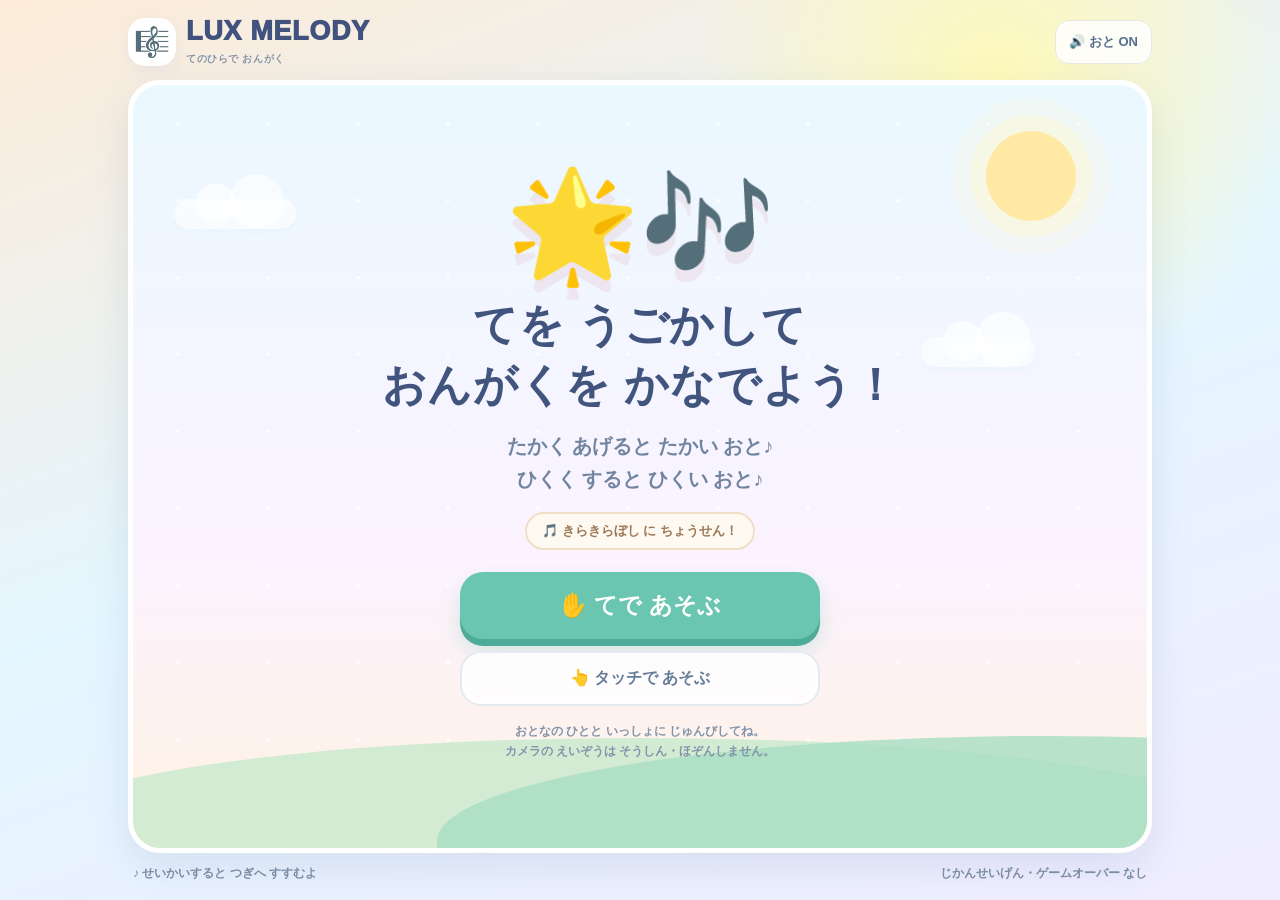
==== lux-melody/index.html @ 7ee3303d "Add LUX MELODY preschool hand-controlled musical game" ====
<!doctype html>
<html lang="ja">
<head>
  <meta charset="utf-8">
  <meta name="viewport" content="width=device-width,initial-scale=1,viewport-fit=cover">
  <meta name="theme-color" content="#fff2cf">
  <meta name="description" content="手を上げ下げして、童謡をかなでよう。保育園児向けのやさしい音楽ゲーム。">
  <title>LUX MELODY | てのひらで おんがく</title>
  <style>
    :root{--ink:#345071;--muted:#748a9f;--peach:#ff9b79;--cream:#fff8ea;--panel:#fffefb;--shadow:0 14px 38px rgba(73,103,140,.13);--border:#e8e8e7}
    *{box-sizing:border-box}
    html,body{margin:0;min-height:100%;overscroll-behavior:none}
    body{font-family:-apple-system,BlinkMacSystemFont,"Hiragino Kaku Gothic ProN","Yu Gothic",Meiryo,sans-serif;color:var(--ink);background:radial-gradient(circle at 78% 10%,#fff9b8 0,transparent 24%),linear-gradient(160deg,#fcebd8 0%,#e4f6ff 48%,#f0edff 100%);-webkit-tap-highlight-color:transparent}
    button{font:inherit;cursor:pointer;touch-action:manipulation}
    button:focus-visible{outline:3px solid #4a9adc;outline-offset:3px}
    [hidden]{display:none!important}
    .app{max-width:1060px;margin:auto;min-height:100svh;display:flex;flex-direction:column;padding:max(15px,env(safe-area-inset-top)) 18px max(18px,env(safe-area-inset-bottom));gap:12px}
    .top{display:flex;align-items:center;justify-content:space-between;gap:10px;min-height:53px}
    .identity{display:flex;align-items:center;gap:10px;min-width:0}
    .brand-icon{width:48px;height:48px;border-radius:17px;background:#fff;box-shadow:0 6px 15px #b3b6e125;display:grid;place-items:center;font-size:29px}
    .brand-main{font-size:clamp(21px,4vw,27px);font-weight:1000;letter-spacing:.025em;line-height:1.1;color:#40527d}
    .brand-sub{color:#8395aa;font-size:10px;letter-spacing:.06em;font-weight:800;margin-top:5px}
    .top-actions{display:flex;gap:7px;align-items:center}
    .small-btn{background:#ffffffd9;border:1.5px solid #e9e7e5;color:#54708d;border-radius:14px;font-weight:900;font-size:13px;padding:10px 13px;min-height:44px;white-space:nowrap}
    .small-btn:active,.primary:active,.note-btn:active{transform:scale(.97)}
    .stage{position:relative;flex:1;min-height:520px;max-height:820px;background:linear-gradient(180deg,#eaf8ff,#fbf3ff 62%,#fff2e2);border:5px solid #fff;border-radius:32px;box-shadow:var(--shadow);overflow:hidden;isolation:isolate}
    .sky-deco{position:absolute;inset:0;pointer-events:none;overflow:hidden}
    .sun{position:absolute;top:6%;right:7%;width:90px;height:90px;background:#ffe9a5;border-radius:100%;box-shadow:0 0 0 16px #fff6cd66,0 0 0 34px #fff6cd35}
    .cloud{position:absolute;display:block;height:30px;border-radius:90px;background:#ffffffa8;filter:drop-shadow(0 5px 0 #cbeefa20)}
    .cloud:before,.cloud:after{content:"";position:absolute;border-radius:50%;background:inherit}
    .cloud:before{width:40px;height:40px;left:22px;bottom:6px}.cloud:after{width:55px;height:55px;left:55px;bottom:0}
    .cl1{width:122px;left:4%;top:15%;animation:floaty 8s ease-in-out infinite}.cl2{width:114px;right:11%;top:33%;animation:floaty 10s ease-in-out -3s infinite}
    @keyframes floaty{50%{transform:translateY(12px) translateX(5px)}}
    .hill{position:absolute;bottom:-70px;width:120%;height:180px;border-radius:50% 50% 0 0;left:-10%;background:#c7eace;opacity:.8}
    .hill.two{bottom:-98px;left:30%;height:210px;background:#a8dfc3;opacity:.8}
    .dots{position:absolute;inset:0;opacity:.7;background-image:radial-gradient(#fff 2px,transparent 2px);background-size:90px 77px}
    .screen{position:absolute;inset:0;padding:22px;z-index:3;display:flex;flex-direction:column;align-items:center}
    .welcome{justify-content:center;text-align:center;gap:16px}
    .mascot{font-size:clamp(65px,12vh,113px);line-height:1;filter:drop-shadow(0 12px 0 #e6c3cd4f);animation:bob 2.8s ease-in-out infinite}
    @keyframes bob{50%{transform:translateY(-8px) rotate(-4deg)}}
    h1{font-size:clamp(26px,6.5vw,44px);line-height:1.35;margin:0;color:#40547d;letter-spacing:.02em;font-weight:1000}
    h2{font-size:clamp(24px,5vw,35px);margin:0;line-height:1.35;color:#40547d;font-weight:1000}
    p{margin:0;line-height:1.65}
    .subline{font-size:clamp(15px,3vw,20px);font-weight:900;color:#7185a1}
    .pill{background:#fffaf1;border:2px solid #f0dfc6;padding:8px 15px;border-radius:99px;font-weight:900;color:#9b7857;font-size:13px}
    .button-stack{display:flex;flex-direction:column;gap:12px;width:min(100%,360px);margin:6px auto 0}
    .primary{border:0;border-radius:23px;background:#ff9d7d;color:white;font-size:clamp(18px,4.5vw,23px);font-weight:1000;min-height:67px;padding:15px 25px;box-shadow:0 7px 0 #e47c64,0 12px 20px #f0a39755;transition:transform .1s}
    .primary.mint{background:#6bc6b1;box-shadow:0 7px 0 #4eab99,0 12px 20px #6bc6b14a}
    .primary.violet{background:#9686d7;box-shadow:0 7px 0 #7565b9,0 12px 20px #9686d745}
    .secondary{min-height:55px;border:2px solid #e4eaf2;background:#ffffffd9;border-radius:21px;font-weight:1000;color:#657c98;font-size:16px;padding:11px 23px}
    .hint{font-size:12px;color:#8294aa;font-weight:800;max-width:480px}
    .configure{justify-content:center;text-align:center;gap:16px}
    .illustration{font-size:clamp(65px,16vh,100px);line-height:1.1;filter:drop-shadow(0 8px 6px #707b9c20)}
    .meter-shell{width:min(100%,350px);background:#ffffffc2;border-radius:17px;padding:13px 17px;border:2px solid #fff}
    .meter-top{display:flex;justify-content:space-between;align-items:center;font-weight:900;color:#57768d;font-size:13px;margin-bottom:7px}
    .meter-bar{height:14px;border-radius:50px;background:#dce7f0;overflow:hidden}
    .meter-bar b{display:block;height:100%;width:0%;background:linear-gradient(90deg,#90aeea,#ffb37e);border-radius:50px;transition:width .15s}
    .error-hint{border-radius:12px;padding:9px 12px;color:#985c46;background:#fff2e7;font-size:13px;font-weight:800;max-width:420px}
    .game-screen{padding:14px 15px 18px;gap:12px;justify-content:space-between}
    .game-hud{width:100%;display:flex;justify-content:space-between;align-items:center;gap:10px;z-index:2}
    .song-name{background:#fffefaed;border:2px solid #fff;border-radius:17px;padding:8px 15px;font-size:clamp(14px,3vw,19px);font-weight:1000;box-shadow:0 5px 10px #8eb1be12}
    .song-count{background:#fffefaed;border:2px solid #fff;border-radius:18px;padding:9px 13px;font-weight:1000;color:#9675a8;white-space:nowrap}
    .song-count strong{font-size:20px}
    .melody-tape{width:min(100%,590px);display:flex;align-items:center;justify-content:center;gap:7px;z-index:2;min-height:49px}
    .tape-note{flex:0 0 auto;width:clamp(38px,8vw,52px);height:clamp(38px,8vw,52px);border-radius:17px;display:grid;place-items:center;background:#ffffffc4;border:2px solid #fff;font-weight:1000;color:#8498b2;box-shadow:0 4px 0 #cfd9e453;transition:transform .18s,box-shadow .18s}
    .tape-note.current{transform:translateY(-6px) scale(1.12);border-color:#e3b4f1;box-shadow:0 7px 0 #cdafe56e;color:#5f4f96;background:#fff}
    .tape-note.done{background:#fce9ac;color:#987a36}
    .tape-note.future{opacity:.55}
    .target-area{width:100%;display:flex;flex:1;flex-direction:column;align-items:center;justify-content:center;gap:13px;position:relative;z-index:2}
    .prompt{font-size:clamp(15px,3.7vw,22px);font-weight:1000;background:#ffffffba;padding:7px 19px;border-radius:99px;text-align:center}
    .target-note{width:clamp(105px,24vh,166px);height:clamp(105px,24vh,166px);border:6px solid #fff;border-radius:50%;background:var(--note-color,#ffa77c);color:#fff;box-shadow:0 11px 0 #8b92be36,0 16px 24px #52679121;display:flex;flex-direction:column;justify-content:center;align-items:center;position:relative}
    .target-note .kana{font-size:clamp(54px,12vh,86px);font-weight:1000;line-height:1}
    .target-note .guide{font-size:12px;font-weight:1000;letter-spacing:.09em;margin-top:5px}
    .target-note.celebrate{animation:pop .33s ease-out}
    @keyframes pop{50%{transform:scale(1.16)}}
    .status-text{font-weight:1000;font-size:clamp(13px,3vw,17px);color:#5d7797;min-height:25px;text-align:center;max-width:520px}
    .note-board{width:min(100%,680px);background:#fffcf6e8;border:3px solid #fff;border-radius:26px;padding:12px;box-shadow:0 7px 0 #e6c6ba30;z-index:3}
    .note-row{display:grid;grid-template-columns:repeat(6,minmax(0,1fr));gap:7px}
    .note-btn{min-width:0;position:relative;height:clamp(64px,12vh,89px);border:3px solid #fff;border-radius:17px;background:var(--key-color);color:#fff;font-weight:1000;font-size:clamp(18px,5vw,29px);white-space:nowrap;box-shadow:0 5px 0 #8090a044;text-shadow:0 2px 0 #5f6b6a1f;transition:transform .07s,filter .12s}
    .note-btn.active{outline:4px solid #ffd269;outline-offset:1px;transform:translateY(-3px);filter:saturate(1.2)}
    .note-btn.needed:after{content:"★";position:absolute;top:-12px;right:0;color:#ffcc48;font-size:22px;text-shadow:0 1px 3px white;animation:bob 1s infinite}
    .board-label{display:flex;align-items:center;justify-content:space-between;color:#758ca3;font-size:12px;font-weight:900;margin-bottom:10px;gap:8px}
    .level-hint{display:flex;align-items:center;justify-content:space-between;color:#7891a9;font-size:11px;font-weight:900;margin-top:8px}
    .success{justify-content:center;text-align:center;gap:17px}
    .success .big-celebrate{font-size:clamp(70px,16vh,120px);line-height:1;animation:bob 2s infinite}
    .reward-stars{display:flex;gap:7px;justify-content:center;font-size:clamp(28px,7vw,45px)}
    .reward-stars span{filter:drop-shadow(0 4px 4px #f8bb6280)}
    .info-bar{font-size:12px;color:#7e8fa4;display:flex;justify-content:space-between;gap:12px;flex-wrap:wrap;font-weight:900;padding:0 5px}
    .spark{pointer-events:none;position:absolute;z-index:20;font-size:27px;animation:sparkle .8s cubic-bezier(.1,.5,.3,1) forwards}
    @keyframes sparkle{0%{transform:translate(0,0) scale(.3);opacity:0}24%{opacity:1}100%{transform:translate(var(--dx),var(--dy)) scale(1.7) rotate(60deg);opacity:0}}
    .camera-preview{position:fixed;width:2px;height:2px;opacity:0;pointer-events:none;left:-20px;top:-20px}
    @media(max-width:550px){.app{padding:8px 9px max(11px,env(safe-area-inset-bottom));gap:7px}.top{min-height:51px}.stage{border-width:3px;min-height:calc(100svh - 146px);max-height:none;border-radius:25px}.screen{padding:16px}.welcome{gap:12px}.game-screen{padding:10px 9px 13px;gap:8px}.note-board{padding:8px;border-radius:18px}.note-row{gap:3px}.note-btn{border-radius:12px;border-width:2px}.brand-icon{height:42px;width:42px;font-size:24px}.brand-main{font-size:20px}.brand-sub{font-size:9px}.small-btn{padding:9px 10px;font-size:12px}.sun{width:60px;height:60px}}
    @media(max-height:660px){.mascot{font-size:67px}.welcome{gap:9px}.button-stack{gap:8px}.primary{min-height:54px}.target-note{height:106px;width:106px}.target-note .kana{font-size:54px}.target-area{gap:7px}.note-btn{height:61px}.game-hud{gap:5px}.melody-tape{min-height:36px}.tape-note{width:36px;height:36px;border-radius:11px}}
    @media(prefers-reduced-motion:reduce){*,*:before,*:after{animation-duration:.001s!important;transition-duration:.001s!important}}
  </style>
</head>
<body>
  <div class="app">
    <header class="top">
      <div class="identity"><span class="brand-icon" aria-hidden="true">🎼</span><div><div class="brand-main">LUX MELODY</div><div class="brand-sub">てのひらで おんがく</div></div></div>
      <div class="top-actions"><button class="small-btn" id="soundToggle" aria-label="音のオンオフ">🔊 おと ON</button><button class="small-btn" id="homeBtn" hidden>⌂ もどる</button></div>
    </header>
    <main class="stage" id="stage">
      <div class="sky-deco" aria-hidden="true"><div class="dots"></div><div class="sun"></div><div class="cloud cl1"></div><div class="cloud cl2"></div><div class="hill"></div><div class="hill two"></div></div>
      <section class="screen welcome" id="welcome">
        <div class="mascot" aria-hidden="true">🌟🎶</div>
        <h1>てを うごかして<br>おんがくを かなでよう！</h1>
        <p class="subline">たかく あげると たかい おと♪<br>ひくく すると ひくい おと♪</p>
        <div class="pill">🎵 きらきらぼし に ちょうせん！</div>
        <div class="button-stack">
          <button class="primary mint" id="cameraBtn">✋ てで あそぶ</button>
          <button class="secondary" id="touchBtn">👆 タッチで あそぶ</button>
        </div>
        <p class="hint">おとなの ひとと いっしょに じゅんびしてね。<br>カメラの えいぞうは そうしん・ほぞんしません。</p>
      </section>
      <section class="screen configure" id="configure" hidden>
        <div class="illustration" id="setupArt" aria-hidden="true">✋📱</div>
        <h2 id="setupTitle">カメラを じゅんびしているよ</h2>
        <p class="subline" id="setupSubtitle">スマホを つくえに おいてね</p>
        <div class="meter-shell" id="sizeMeter" hidden>
          <div class="meter-top"><span>てが みえてるかな？</span><span id="sizeCaption">…</span></div>
          <div class="meter-bar"><b id="sizeFill"></b></div>
        </div>
        <p class="error-hint" id="setupError" hidden></p>
        <div class="button-stack">
          <button class="primary mint" id="setupNext" hidden>できた！</button>
          <button class="secondary" id="setupTouch">👆 タッチで あそぶ</button>
        </div>
        <p class="hint">てのひらを カメラに むけてね。<br>ては カメラから 15〜50cm ほど はなしてね。</p>
      </section>
      <section class="screen game-screen" id="game" hidden>
        <div class="game-hud"><div class="song-name" id="songTitle">🎵 きらきらぼし</div><div class="song-count"><span id="countLabel">⭐ 0 / 14</span></div></div>
        <div class="melody-tape" id="melodyTape" aria-label="これからの おと"></div>
        <div class="target-area">
          <div class="prompt" id="prompt">つぎは この おと！</div>
          <div class="target-note" id="targetNote"><div class="kana" id="targetKana">ド</div><div class="guide">この おとに しよう♪</div></div>
          <p class="status-text" id="playStatus" aria-live="polite">てを うごかしてみよう！</p>
        </div>
        <div class="note-board">
          <div class="board-label"><span id="modeBadge">🎵 きらきらぼし</span><span id="currentName">いまの おと：…</span></div>
          <div class="note-row" id="noteRow"></div>
          <div class="level-hint"><span>👈 ひくい おと</span><span>たかい おと 👉</span></div>
        </div>
      </section>
      <section class="screen success" id="success" hidden>
        <div class="big-celebrate" aria-hidden="true">🌈🎶</div>
        <h1>やったね！<br>きらきらぼし かんせい！</h1>
        <div class="reward-stars" aria-hidden="true"><span>⭐</span><span>⭐</span><span>⭐</span><span>⭐</span><span>⭐</span></div>
        <p class="subline">じぶんの てで えんそうできたね！</p>
        <div class="button-stack"><button class="primary" id="againBtn">🌟 もう いっかい！</button><button class="secondary" id="freeBtn">🎹 じゆうに えんそう</button></div>
      </section>
    </main>
    <footer class="info-bar"><span>♪ せいかいすると つぎへ すすむよ</span><span>じかんせいげん・ゲームオーバー なし</span></footer>
  </div>
  <video id="video" class="camera-preview" autoplay muted playsinline aria-hidden="true"></video>
  <script>
  (()=>{
    'use strict';
    const $=id=>document.getElementById(id);
    const SCREENS=['welcome','configure','game','success'];
    const NOTES=[
      {name:'ド',freq:261.63,color:'#f28a83'},
      {name:'レ',freq:293.66,color:'#f5b362'},
      {name:'ミ',freq:329.63,color:'#e5be52'},
      {name:'ファ',freq:349.23,color:'#78cda9'},
      {name:'ソ',freq:392.00,color:'#6cafe1'},
      {name:'ラ',freq:440.00,color:'#a58bde'}
    ];
    // きらきら星（原曲「Ah! vous dirai-je, maman」）最初の14音
    const SONG=[0,0,4,4,5,5,4,3,3,2,2,1,1,0];
    let screen='welcome',inputMode='touch',playMode='song',songIndex=0,selected=-1,soundOn=true;
    let audioCtx=null,lastPlayedNote=-1,lastToneAt=0,successAt=0,heldSince=0,lastTick=0;
    let stream=null,handEngine=null,videoLoop=0,lastVisionAt=0,visionBusy=false,handSeenAt=0,handMeasure=NaN,smoothedSize=NaN;
    let lowSize=NaN,highSize=NaN,calibrationStage='',appGeneration=0;
    const video=$('video');
    const clamp=(v,min,max)=>Math.min(max,Math.max(min,v));
    const noteButtons=[];
    function show(view){screen=view;SCREENS.forEach(id=>$(id).hidden=id!==view);$('homeBtn').hidden=view==='welcome';}
    function sayStatus(s){$('playStatus').textContent=s;}
    function ensureAudio(){try{if(!audioCtx){audioCtx=new(window.AudioContext||window.webkitAudioContext)();}if(audioCtx.state==='suspended')audioCtx.resume().catch(()=>{});}catch(e){}}
    function tone(index,seconds=.29,vol=.105){
      if(!soundOn||!audioCtx||audioCtx.state!=='running'||index<0)return;
      const now=audioCtx.currentTime,frequency=NOTES[index].freq;
      try{
        const out=audioCtx.createGain();out.gain.setValueAtTime(0.0001,now);out.gain.exponentialRampToValueAtTime(vol,now+.022);out.gain.exponentialRampToValueAtTime(.0001,now+seconds);out.connect(audioCtx.destination);
        const o1=audioCtx.createOscillator();o1.type='sine';o1.frequency.value=frequency;o1.connect(out);o1.start(now);o1.stop(now+seconds+.02);
        const o2=audioCtx.createOscillator();o2.type='triangle';o2.frequency.value=frequency*2;
        const g2=audioCtx.createGain();g2.gain.value=.11;o2.connect(g2);g2.connect(out);o2.start(now);o2.stop(now+seconds+.02);
      }catch(e){}
    }
    function chime(){if(!soundOn)return;ensureAudio();[0,2,4,5,4,0].forEach((n,i)=>setTimeout(()=>tone(n,.34,.12),i*150));}
    function spawnStars(){const stage=$('stage');const emojis=['✨','⭐','🌟','💛','✨'];for(let i=0;i<7;i++){
      const p=document.createElement('span');p.className='spark';p.textContent=emojis[i%emojis.length];p.style.left=(35+Math.random()*32)+'%';p.style.top=(30+Math.random()*23)+'%';p.style.setProperty('--dx',((Math.random()-.5)*200)+'px');p.style.setProperty('--dy',((Math.random()-.5)*150)+'px');stage.append(p);setTimeout(()=>p.remove(),850);
    }}
    function setupKeys(){NOTES.forEach((note,i)=>{const b=document.createElement('button');b.type='button';b.className='note-btn';b.textContent=note.name;b.style.setProperty('--key-color',note.color);b.setAttribute('aria-label',note.name+' のおと');b.addEventListener('pointerdown',e=>{e.preventDefault();ensureAudio();chooseNote(i,'touch',true);});$('noteRow').append(b);noteButtons.push(b);});}
    function redrawTape(){const tape=$('melodyTape');tape.replaceChildren();if(playMode==='free'){const t=document.createElement('div');t.className='pill';t.textContent='すきな おとを ならしてね ♫';tape.append(t);return;}
      for(let i=Math.max(0,songIndex-2);i<Math.min(SONG.length,songIndex+5);i++){
        const el=document.createElement('div');el.className='tape-note '+(i<songIndex?'done':i===songIndex?'current':'future');el.textContent=i<songIndex?'★':NOTES[SONG[i]].name;tape.append(el);
      }
    }
    function redrawTarget(){if(playMode==='free'){ $('prompt').textContent='すきな おとを ならそう！';$('targetKana').textContent=selected<0?'♪':NOTES[selected].name;$('targetNote').style.setProperty('--note-color',selected<0?'#b1a5df':NOTES[selected].color);$('countLabel').textContent='🎵 じゆう えんそう';$('songTitle').textContent='🌈 おんがく あそび';$('modeBadge').textContent='🌈 じゆうに えんそう';}
      else if(songIndex<SONG.length){const n=SONG[songIndex];$('prompt').textContent='つぎは「'+NOTES[n].name+'」を ならそう！';$('targetKana').textContent=NOTES[n].name;$('targetNote').style.setProperty('--note-color',NOTES[n].color);$('countLabel').textContent='⭐ '+songIndex+' / '+SONG.length;$('songTitle').textContent='🎵 きらきらぼし';$('modeBadge').textContent='🎵 きらきらぼし';}
      redrawTape();redrawKeys();
    }
    function redrawKeys(){noteButtons.forEach((b,i)=>{b.classList.toggle('active',selected===i);b.classList.toggle('needed',playMode==='song' && songIndex<SONG.length && SONG[songIndex]===i);});$('currentName').textContent=selected<0?'いまの おと：…':'いまの おと：'+NOTES[selected].name;}
    function startGame(mode='song'){
      ensureAudio();playMode=mode;songIndex=0;selected=-1;heldSince=0;successAt=0;lastPlayedNote=-1;
      show('game');redrawTarget();sayStatus(inputMode==='touch'?'したの いろを タッチしてね 🎵':'てを うごかして おとを あわせよう！');
    }
    function chooseNote(note,source,force=false){
      if(screen!=='game')return;
      const now=performance.now();note=clamp(note,0,NOTES.length-1);
      // カメラと画面タップを併用可。操作中はタップした音が優先する。
      const changed=selected!==note;
      if(changed){selected=note;heldSince=now;redrawKeys();if(playMode==='free')redrawTarget();}
      if((changed||force) && (now-lastToneAt>100 || note!==lastPlayedNote)){tone(note,.30,.09);lastPlayedNote=note;lastToneAt=now;}
      if(playMode==='song'){
        if(SONG[songIndex]===note){
          if(changed) sayStatus('いいね！ そのまま ちょっと まってね ⭐');
          const holdNeeded=(source==='touch'?0:440);
          if(now-heldSince>=holdNeeded && now-successAt>=(source==='touch'?180:530)){completeNote(now);}
        }else{
          if(changed) sayStatus(note<SONG[songIndex]?'もう ちょっと たかく！ ☀️':'もう ちょっと ひくく！ 🌙');
        }
      }else if(changed){sayStatus('とっても いい おと！ ✨');}
    }
    function completeNote(now){
      if(screen!=='game'||playMode!=='song'||songIndex>=SONG.length)return;
      const note=SONG[songIndex];songIndex++;successAt=now;heldSince=now;
      tone(note,.48,.14);spawnStars();
      const target=$('targetNote');target.classList.remove('celebrate');void target.offsetWidth;target.classList.add('celebrate');
      if(songIndex>=SONG.length){setTimeout(()=>{if(screen==='game'){show('success');chime();spawnStars();}},520);return;}
      redrawTarget();sayStatus(['すごい！ ✨','じょうず！ ⭐','その ちょうし！ 🎶','いいね！ 🌈'][songIndex%4]);
    }
    function updateTouchSelection(){if(inputMode==='touch'&&screen==='game'){/* user taps notes */}}
    function setupDisplay(stage,err=''){
      const states={loading:['🪄📱','てを みつける じゅんびちゅう','カメラの しようを ゆるしてね'],low:['✋⬇️','てを カメラの ちかくへ','ひくい おと の いちを おぼえるよ'],high:['✋⬆️','てを カメラから とおくへ','たかい おと の いちを おぼえるよ'],error:['☁️📱','カメラが つかえなかったよ','タッチでも たのしく あそべるよ！']};
      const s=states[stage]||states.loading;
      calibrationStage=stage;$('setupArt').textContent=s[0];$('setupTitle').textContent=s[1];$('setupSubtitle').textContent=s[2];
      $('setupNext').hidden=!(stage==='low'||stage==='high');$('setupNext').textContent=stage==='low'?'⬇️ ここが ひくい おと！':'⬆️ ここが たかい おと！';
      $('sizeMeter').hidden=!(stage==='low'||stage==='high');$('setupError').hidden=!err;$('setupError').textContent=err;
    }
    function displayHandSize(){if(screen!=='configure'||(calibrationStage!=='low'&&calibrationStage!=='high'))return;
      if(!Number.isFinite(handMeasure) || performance.now()-handSeenAt>1500){$('sizeCaption').textContent='てを みせてね';$('sizeFill').style.width='0%';return;}
      $('sizeCaption').textContent='てが みえたよ！';$('sizeFill').style.width=clamp(Math.round(handMeasure*270),5,100)+'%';
    }
    function measurePalm(points){
      // 人差し指の付け根（5）と小指の付け根（17）の距離を使用。
      // 手をカメラから遠ざけるほど小さく写るため、音を高くする。
      if(!points||points.length<18)return NaN;
      const a=points[5],b=points[17],c=points[0],d=points[9];
      const w=Math.hypot(a.x-b.x,a.y-b.y),h=Math.hypot(c.x-d.x,c.y-d.y);
      return (w*.7+h*.3);
    }
    function levelToIndex(v){
      if(selected<0)return clamp(Math.round(v*5),0,5);
      let next=selected;
      // 量子化境界の行き来による音のバタつきを軽減。
      if(v>(selected+.5)/5+.045) next=Math.min(5,Math.floor(v*5+.5-.18));
      if(v<(selected-.5)/5-.045) next=Math.max(0,Math.ceil(v*5-.5+.18));
      return clamp(next,0,5);
    }
    function gotHands(results){
      const landmarks=results?.multiHandLandmarks?.[0];if(!landmarks)return;
      const measured=measurePalm(landmarks);if(!Number.isFinite(measured)||measured<=0)return;
      handSeenAt=performance.now();handMeasure=measured;
      smoothedSize=Number.isFinite(smoothedSize)?smoothedSize*.62+measured*.38:measured;
      displayHandSize();
      if(screen!=='game'||inputMode!=='camera')return;
      if(!Number.isFinite(lowSize)||!Number.isFinite(highSize)||lowSize<=highSize)return;
      const ratio=clamp((lowSize-smoothedSize)/(lowSize-highSize),0,1);
      chooseNote(levelToIndex(ratio),'camera');
    }
    function ensureHandsScript(){
      if(window.Hands)return Promise.resolve();
      return new Promise((resolve,reject)=>{
        const old=document.querySelector('script[data-mediapipe-hands]');if(old){old.addEventListener('load',resolve,{once:true});old.addEventListener('error',()=>reject(new Error('model load failed')),{once:true});return;}
        const tag=document.createElement('script');tag.src='https://cdn.jsdelivr.net/npm/@mediapipe/hands/hands.js';tag.crossOrigin='anonymous';tag.dataset.mediapipeHands='true';tag.onload=resolve;tag.onerror=()=>{tag.remove();reject(new Error('ネットワークから手の認識プログラムを読み込めませんでした'));};document.head.append(tag);
      });
    }
    async function beginCamera(){
      const gen=++appGeneration;await stopCamera();inputMode='camera';show('configure');setupDisplay('loading');ensureAudio();
      try{
        if(!window.isSecureContext||!navigator.mediaDevices?.getUserMedia)throw new Error('Safari / Chrome で HTTPS のページを開いてください');
        stream=await navigator.mediaDevices.getUserMedia({video:{facingMode:'user',width:{ideal:480},height:{ideal:360},frameRate:{ideal:20,max:24}},audio:false});
        if(gen!==appGeneration)return;
        video.srcObject=stream;await video.play();await ensureHandsScript();if(gen!==appGeneration)return;
        handEngine=new window.Hands({locateFile:file=>'https://cdn.jsdelivr.net/npm/@mediapipe/hands/'+file});
        handEngine.setOptions({maxNumHands:1,modelComplexity:0,minDetectionConfidence:.55,minTrackingConfidence:.5});
        handEngine.onResults(gotHands);lastVisionAt=0;visionBusy=false;handSeenAt=0;handMeasure=NaN;smoothedSize=NaN;
        setupDisplay('low');cameraLoop();
      }catch(err){
        if(gen!==appGeneration)return;
        const reason=err?.name==='NotAllowedError'?'カメラを「きょか」してね':err?.message||'カメラを つかえませんでした';
        setupDisplay('error',reason);await stopCamera();
      }
    }
    function cameraLoop(){
      if(!stream||!handEngine)return;
      videoLoop=requestAnimationFrame(cameraLoop);
      const now=performance.now();if(visionBusy||now-lastVisionAt<95||video.readyState<2)return;
      if(screen==='game' && now-handSeenAt>1350 && selected!==-1){selected=-1;heldSince=0;redrawKeys();sayStatus('てのひらを カメラに みせてね ✋');}
      lastVisionAt=now;visionBusy=true;
      Promise.resolve().then(()=>handEngine.send({image:video})).catch(()=>{}).finally(()=>{visionBusy=false;});
    }
    async function stopCamera(){
      cancelAnimationFrame(videoLoop);videoLoop=0;
      if(stream){stream.getTracks().forEach(track=>track.stop());stream=null;}
      video.pause();video.srcObject=null;
      const old=handEngine;handEngine=null;if(old){try{await old.close();}catch(e){}}
    }
    function captureCalibration(){
      const now=performance.now();if(!Number.isFinite(handMeasure)||now-handSeenAt>1000){setupDisplay(calibrationStage,'てが みえないよ。てのひらを カメラに むけてね');return;}
      if(calibrationStage==='low'){
        lowSize=smoothedSize;setupDisplay('high');
      }else if(calibrationStage==='high'){
        highSize=smoothedSize;
        if(lowSize-highSize<Math.max(.018,lowSize*.15)){
          setupDisplay('high','もう すこし てを とおくへ！ いまの たかさの ちがいが ちいさいよ');return;
        }
        startGame('song');
      }
    }
    function touchStart(mode='song'){
      ++appGeneration;stopCamera();inputMode='touch';startGame(mode);
    }
    function home(){++appGeneration;stopCamera();show('welcome');}
    // メロディーを保持したまま、ユーザーが操作できるモードで入力を処理する。
    $('cameraBtn').addEventListener('click',beginCamera);
    $('touchBtn').addEventListener('click',()=>touchStart());
    $('setupTouch').addEventListener('click',()=>touchStart());
    $('setupNext').addEventListener('click',captureCalibration);
    $('homeBtn').addEventListener('click',home);
    $('againBtn').addEventListener('click',()=>{startGame('song');});
    $('freeBtn').addEventListener('click',()=>startGame('free'));
    $('soundToggle').addEventListener('click',()=>{soundOn=!soundOn;ensureAudio();$('soundToggle').textContent=soundOn?'🔊 おと ON':'🔇 おと OFF';});
    window.addEventListener('keydown',e=>{if(screen!=='game')return;const n='123456'.indexOf(e.key);if(n>=0){e.preventDefault();ensureAudio();chooseNote(n,'touch',true);}});
    window.addEventListener('pagehide',()=>{++appGeneration;stopCamera();});
    document.addEventListener('visibilitychange',()=>{if(document.hidden){if(audioCtx?.state==='running')audioCtx.suspend().catch(()=>{});}});
    setupKeys();show('welcome');
    // 同じ音を鳴らし続けた場合でも、連続した同音符を進められる。
    setInterval(()=>{
      if(screen==='game' && playMode==='song' && selected>=0 && SONG[songIndex]===selected){
        if(inputMode==='camera' && performance.now()-handSeenAt<1350)chooseNote(selected,inputMode);
      }
      if(screen==='configure')displayHandSize();
    },85);
  })();
  </script>
</body>
</html>
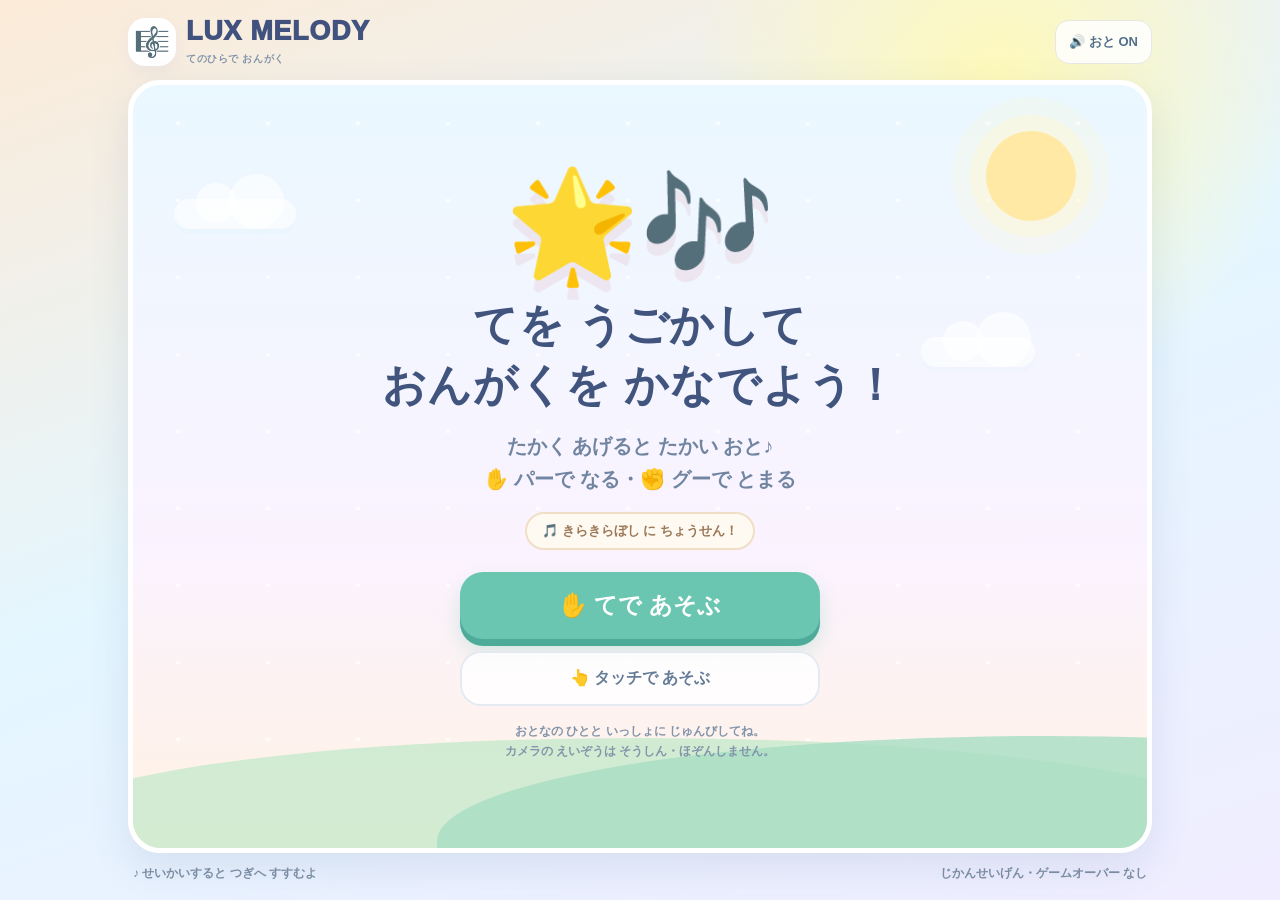
==== commit c8337739: "LUX MELODY v0.2: play on open palm, mute on fist, pause progress on fist" ====
--- a/lux-melody/index.html
+++ b/lux-melody/index.html
@@ -2,7 +2,7 @@
 <html lang="ja">
 <head>
   <meta charset="utf-8">
-  <meta name="viewport" content="width=device-width,initial-scale=1,viewport-fit=cover">
+  <meta name="viewport" content="width=device-width,initial-scale=1,viewport-fit=cover,user-scalable=no">
   <meta name="theme-color" content="#fff2cf">
   <meta name="description" content="手を上げ下げして、童謡をかなでよう。保育園児向けのやさしい音楽ゲーム。">
   <title>LUX MELODY | てのひらで おんがく</title>
@@ -73,10 +73,13 @@
     .target-note .guide{font-size:12px;font-weight:1000;letter-spacing:.09em;margin-top:5px}
     .target-note.celebrate{animation:pop .33s ease-out}
     @keyframes pop{50%{transform:scale(1.16)}}
+    .gesture-panel{display:flex;align-items:center;justify-content:center;gap:9px;min-height:47px;padding:6px 17px;border-radius:99px;border:3px solid #fff;background:#fff8ec;color:#7f7593;font-size:clamp(15px,3.6vw,20px);font-weight:1000;box-shadow:0 4px 12px #8da9b11b;transition:background .15s}
+    .gesture-panel.on{background:#dcfaee;color:#257966}.gesture-panel.off{background:#ede9f7;color:#706388}
+    .gesture-panel .gesture-icon{font-size:26px}
     .status-text{font-weight:1000;font-size:clamp(13px,3vw,17px);color:#5d7797;min-height:25px;text-align:center;max-width:520px}
     .note-board{width:min(100%,680px);background:#fffcf6e8;border:3px solid #fff;border-radius:26px;padding:12px;box-shadow:0 7px 0 #e6c6ba30;z-index:3}
     .note-row{display:grid;grid-template-columns:repeat(6,minmax(0,1fr));gap:7px}
-    .note-btn{min-width:0;position:relative;height:clamp(64px,12vh,89px);border:3px solid #fff;border-radius:17px;background:var(--key-color);color:#fff;font-weight:1000;font-size:clamp(18px,5vw,29px);white-space:nowrap;box-shadow:0 5px 0 #8090a044;text-shadow:0 2px 0 #5f6b6a1f;transition:transform .07s,filter .12s}
+    .note-btn{min-width:0;position:relative;height:clamp(64px,12vh,89px);border:3px solid #fff;border-radius:17px;background:var(--key-color);color:#fff;font-weight:1000;font-size:clamp(19px,5.4vw,33px);box-shadow:0 5px 0 #8090a044;text-shadow:0 2px 0 #5f6b6a1f;transition:transform .07s,filter .12s}
     .note-btn.active{outline:4px solid #ffd269;outline-offset:1px;transform:translateY(-3px);filter:saturate(1.2)}
     .note-btn.needed:after{content:"★";position:absolute;top:-12px;right:0;color:#ffcc48;font-size:22px;text-shadow:0 1px 3px white;animation:bob 1s infinite}
     .board-label{display:flex;align-items:center;justify-content:space-between;color:#758ca3;font-size:12px;font-weight:900;margin-bottom:10px;gap:8px}
@@ -89,7 +92,7 @@
     .spark{pointer-events:none;position:absolute;z-index:20;font-size:27px;animation:sparkle .8s cubic-bezier(.1,.5,.3,1) forwards}
     @keyframes sparkle{0%{transform:translate(0,0) scale(.3);opacity:0}24%{opacity:1}100%{transform:translate(var(--dx),var(--dy)) scale(1.7) rotate(60deg);opacity:0}}
     .camera-preview{position:fixed;width:2px;height:2px;opacity:0;pointer-events:none;left:-20px;top:-20px}
-    @media(max-width:550px){.app{padding:8px 9px max(11px,env(safe-area-inset-bottom));gap:7px}.top{min-height:51px}.stage{border-width:3px;min-height:calc(100svh - 146px);max-height:none;border-radius:25px}.screen{padding:16px}.welcome{gap:12px}.game-screen{padding:10px 9px 13px;gap:8px}.note-board{padding:8px;border-radius:18px}.note-row{gap:3px}.note-btn{border-radius:12px;border-width:2px}.brand-icon{height:42px;width:42px;font-size:24px}.brand-main{font-size:20px}.brand-sub{font-size:9px}.small-btn{padding:9px 10px;font-size:12px}.sun{width:60px;height:60px}}
+    @media(max-width:550px){.app{padding:8px 9px max(11px,env(safe-area-inset-bottom));gap:7px}.top{min-height:51px}.stage{border-width:3px;min-height:calc(100svh - 119px);max-height:none;border-radius:25px}.screen{padding:16px}.welcome{gap:12px}.game-screen{padding:10px 9px 13px;gap:8px}.note-board{padding:8px;border-radius:18px}.note-row{gap:3px}.note-btn{border-radius:12px;border-width:2px}.brand-icon{height:42px;width:42px;font-size:24px}.brand-main{font-size:20px}.brand-sub{font-size:9px}.small-btn{padding:9px 10px;font-size:12px}.sun{width:60px;height:60px}}
     @media(max-height:660px){.mascot{font-size:67px}.welcome{gap:9px}.button-stack{gap:8px}.primary{min-height:54px}.target-note{height:106px;width:106px}.target-note .kana{font-size:54px}.target-area{gap:7px}.note-btn{height:61px}.game-hud{gap:5px}.melody-tape{min-height:36px}.tape-note{width:36px;height:36px;border-radius:11px}}
     @media(prefers-reduced-motion:reduce){*,*:before,*:after{animation-duration:.001s!important;transition-duration:.001s!important}}
   </style>
@@ -105,7 +108,7 @@
       <section class="screen welcome" id="welcome">
         <div class="mascot" aria-hidden="true">🌟🎶</div>
         <h1>てを うごかして<br>おんがくを かなでよう！</h1>
-        <p class="subline">たかく あげると たかい おと♪<br>ひくく すると ひくい おと♪</p>
+        <p class="subline">たかく あげると たかい おと♪<br>✋ パーで なる・✊ グーで とまる</p>
         <div class="pill">🎵 きらきらぼし に ちょうせん！</div>
         <div class="button-stack">
           <button class="primary mint" id="cameraBtn">✋ てで あそぶ</button>
@@ -126,7 +129,7 @@
           <button class="primary mint" id="setupNext" hidden>できた！</button>
           <button class="secondary" id="setupTouch">👆 タッチで あそぶ</button>
         </div>
-        <p class="hint">てのひらを カメラに むけてね。<br>ては カメラから 15〜50cm ほど はなしてね。</p>
+        <p class="hint">✋ パーの ままで ちょうせいしてね。<br>ては カメラから 15〜50cm ほど はなしてね。</p>
       </section>
       <section class="screen game-screen" id="game" hidden>
         <div class="game-hud"><div class="song-name" id="songTitle">🎵 きらきらぼし</div><div class="song-count"><span id="countLabel">⭐ 0 / 14</span></div></div>
@@ -134,6 +137,7 @@
         <div class="target-area">
           <div class="prompt" id="prompt">つぎは この おと！</div>
           <div class="target-note" id="targetNote"><div class="kana" id="targetKana">ド</div><div class="guide">この おとに しよう♪</div></div>
+          <div class="gesture-panel" id="gesturePanel" hidden><span class="gesture-icon" id="gestureIcon" aria-hidden="true">✋</span><span id="gestureText">パーで おとが なるよ♪</span></div>
           <p class="status-text" id="playStatus" aria-live="polite">てを うごかしてみよう！</p>
         </div>
         <div class="note-board">
@@ -169,20 +173,39 @@
     // きらきら星（原曲「Ah! vous dirai-je, maman」）最初の14音
     const SONG=[0,0,4,4,5,5,4,3,3,2,2,1,1,0];
     let screen='welcome',inputMode='touch',playMode='song',songIndex=0,selected=-1,soundOn=true;
-    let audioCtx=null,lastPlayedNote=-1,lastToneAt=0,successAt=0,heldSince=0,lastTick=0;
+    let audioCtx=null,masterGain=null,sustainOsc=null,sustainHarmonic=null,sustainGain=null,lastPlayedNote=-1,lastToneAt=0,successAt=0,heldSince=0,lastTick=0;
+    let handPose='unknown',poseCandidate='unknown',poseFrames=0,lastStablePoseAt=0;
     let stream=null,handEngine=null,videoLoop=0,lastVisionAt=0,visionBusy=false,handSeenAt=0,handMeasure=NaN,smoothedSize=NaN;
     let lowSize=NaN,highSize=NaN,calibrationStage='',appGeneration=0;
     const video=$('video');
     const clamp=(v,min,max)=>Math.min(max,Math.max(min,v));
     const noteButtons=[];
-    function show(view){screen=view;SCREENS.forEach(id=>$(id).hidden=id!==view);$('homeBtn').hidden=view==='welcome';}
+    function show(view){screen=view;SCREENS.forEach(id=>$(id).hidden=id!==view);$('homeBtn').hidden=view==='welcome';if(view!=='game')stopSustain();}
     function sayStatus(s){$('playStatus').textContent=s;}
-    function ensureAudio(){try{if(!audioCtx){audioCtx=new(window.AudioContext||window.webkitAudioContext)();}if(audioCtx.state==='suspended')audioCtx.resume().catch(()=>{});}catch(e){}}
+    function ensureAudio(){try{if(!audioCtx){audioCtx=new(window.AudioContext||window.webkitAudioContext)();masterGain=audioCtx.createGain();masterGain.gain.value=1;masterGain.connect(audioCtx.destination);}if(audioCtx.state==='suspended')audioCtx.resume().catch(()=>{});}catch(e){}}
+    function setMasterVolume(){if(!masterGain||!audioCtx)return;const vol=soundOn&&(inputMode!=='camera'||handPose==='open')?1:0;const t=audioCtx.currentTime;masterGain.gain.cancelScheduledValues(t);masterGain.gain.setTargetAtTime(vol,t,.014);}
+    function stopSustain(){if(!sustainOsc||!audioCtx)return;const t=audioCtx.currentTime;try{sustainGain.gain.cancelScheduledValues(t);sustainGain.gain.setTargetAtTime(.0001,t,.023);sustainOsc.stop(t+.16);sustainHarmonic.stop(t+.16);}catch(e){}sustainOsc=null;sustainHarmonic=null;sustainGain=null;}
+    function sustainNote(note){if(!soundOn||handPose!=='open'||!audioCtx||audioCtx.state!=='running'||screen!=='game')return;
+      const t=audioCtx.currentTime;
+      if(!sustainOsc){sustainGain=audioCtx.createGain();sustainGain.gain.value=.0001;sustainGain.connect(masterGain);
+        sustainOsc=audioCtx.createOscillator();sustainOsc.type='sine';sustainOsc.connect(sustainGain);
+        sustainHarmonic=audioCtx.createOscillator();sustainHarmonic.type='triangle';const harmonicGain=audioCtx.createGain();harmonicGain.gain.value=.1;sustainHarmonic.connect(harmonicGain);harmonicGain.connect(sustainGain);
+        sustainOsc.frequency.value=NOTES[note].freq;sustainHarmonic.frequency.value=NOTES[note].freq*2;sustainOsc.start();sustainHarmonic.start();}
+      sustainOsc.frequency.setTargetAtTime(NOTES[note].freq,t,.045);sustainHarmonic.frequency.setTargetAtTime(NOTES[note].freq*2,t,.045);
+      sustainGain.gain.setTargetAtTime(.11,t,.035);
+    }
+    function clearHandNote(message){stopSustain();if(screen==='game'&&inputMode==='camera'){selected=-1;heldSince=0;redrawKeys();if(playMode==='free')redrawTarget();if(message)sayStatus(message);}}
+    function setHandPose(pose){if(handPose===pose)return;handPose=pose;setMasterVolume();
+      const panel=$('gesturePanel');panel.classList.toggle('on',pose==='open');panel.classList.toggle('off',pose==='closed');
+      $('gestureIcon').textContent=pose==='open'?'✋':pose==='closed'?'✊':'👀';
+      $('gestureText').textContent=pose==='open'?'パー！ おとが なるよ♪':pose==='closed'?'グー！ おとが とまるよ':'てを みせてね';
+      if(pose!=='open')clearHandNote(pose==='closed'?'グーで おとが とまったよ ✊':'てを カメラに みせてね 👀');
+    }
     function tone(index,seconds=.29,vol=.105){
       if(!soundOn||!audioCtx||audioCtx.state!=='running'||index<0)return;
       const now=audioCtx.currentTime,frequency=NOTES[index].freq;
       try{
-        const out=audioCtx.createGain();out.gain.setValueAtTime(0.0001,now);out.gain.exponentialRampToValueAtTime(vol,now+.022);out.gain.exponentialRampToValueAtTime(.0001,now+seconds);out.connect(audioCtx.destination);
+        const out=audioCtx.createGain();out.gain.setValueAtTime(0.0001,now);out.gain.exponentialRampToValueAtTime(vol,now+.022);out.gain.exponentialRampToValueAtTime(.0001,now+seconds);out.connect(masterGain);
         const o1=audioCtx.createOscillator();o1.type='sine';o1.frequency.value=frequency;o1.connect(out);o1.start(now);o1.stop(now+seconds+.02);
         const o2=audioCtx.createOscillator();o2.type='triangle';o2.frequency.value=frequency*2;
         const g2=audioCtx.createGain();g2.gain.value=.11;o2.connect(g2);g2.connect(out);o2.start(now);o2.stop(now+seconds+.02);
@@ -205,20 +228,21 @@
     function redrawKeys(){noteButtons.forEach((b,i)=>{b.classList.toggle('active',selected===i);b.classList.toggle('needed',playMode==='song' && songIndex<SONG.length && SONG[songIndex]===i);});$('currentName').textContent=selected<0?'いまの おと：…':'いまの おと：'+NOTES[selected].name;}
     function startGame(mode='song'){
       ensureAudio();playMode=mode;songIndex=0;selected=-1;heldSince=0;successAt=0;lastPlayedNote=-1;
-      show('game');redrawTarget();sayStatus(inputMode==='touch'?'したの いろを タッチしてね 🎵':'てを うごかして おとを あわせよう！');
+      show('game');$('gesturePanel').hidden=inputMode!=='camera';if(inputMode==='camera'){handPose='unknown';poseCandidate='unknown';poseFrames=0;setHandPose('unknown');setMasterVolume();}redrawTarget();sayStatus(inputMode==='touch'?'したの いろを タッチしてね 🎵':'✋ パーで ならして ✊ グーで とめよう！');
     }
     function chooseNote(note,source,force=false){
       if(screen!=='game')return;
       const now=performance.now();note=clamp(note,0,NOTES.length-1);
+      if(source==='camera'&&handPose!=='open')return;
       // カメラと画面タップを併用可。操作中はタップした音が優先する。
       const changed=selected!==note;
       if(changed){selected=note;heldSince=now;redrawKeys();if(playMode==='free')redrawTarget();}
-      if((changed||force) && (now-lastToneAt>100 || note!==lastPlayedNote)){tone(note,.30,.09);lastPlayedNote=note;lastToneAt=now;}
+      if(source==='camera'){sustainNote(note);}else if((changed||force) && (now-lastToneAt>100 || note!==lastPlayedNote)){tone(note,.30,.09);lastPlayedNote=note;lastToneAt=now;}
       if(playMode==='song'){
         if(SONG[songIndex]===note){
           if(changed) sayStatus('いいね！ そのまま ちょっと まってね ⭐');
           const holdNeeded=(source==='touch'?0:440);
-          if(now-heldSince>=holdNeeded && now-successAt>=(source==='touch'?180:530)){completeNote(now);}
+          if(now-heldSince>=holdNeeded && now-successAt>=530){completeNote(now);}
         }else{
           if(changed) sayStatus(note<SONG[songIndex]?'もう ちょっと たかく！ ☀️':'もう ちょっと ひくく！ 🌙');
         }
@@ -227,14 +251,14 @@
     function completeNote(now){
       if(screen!=='game'||playMode!=='song'||songIndex>=SONG.length)return;
       const note=SONG[songIndex];songIndex++;successAt=now;heldSince=now;
-      tone(note,.48,.14);spawnStars();
+      if(inputMode!=='camera')tone(note,.48,.14);spawnStars();
       const target=$('targetNote');target.classList.remove('celebrate');void target.offsetWidth;target.classList.add('celebrate');
-      if(songIndex>=SONG.length){setTimeout(()=>{if(screen==='game'){show('success');chime();spawnStars();}},520);return;}
+      if(songIndex>=SONG.length){stopSustain();setTimeout(()=>{if(screen==='game'){show('success');if(inputMode==='touch'||handPose==='open')chime();spawnStars();}},520);return;}
       redrawTarget();sayStatus(['すごい！ ✨','じょうず！ ⭐','その ちょうし！ 🎶','いいね！ 🌈'][songIndex%4]);
     }
     function updateTouchSelection(){if(inputMode==='touch'&&screen==='game'){/* user taps notes */}}
     function setupDisplay(stage,err=''){
-      const states={loading:['🪄📱','てを みつける じゅんびちゅう','カメラの しようを ゆるしてね'],low:['✋⬇️','てを カメラの ちかくへ','ひくい おと の いちを おぼえるよ'],high:['✋⬆️','てを カメラから とおくへ','たかい おと の いちを おぼえるよ'],error:['☁️📱','カメラが つかえなかったよ','タッチでも たのしく あそべるよ！']};
+      const states={loading:['🪄📱','てを みつける じゅんびちゅう','カメラの しようを ゆるしてね'],low:['✋⬇️','パーの てを カメラの ちかくへ','ひくい おと の いちを おぼえるよ'],high:['✋⬆️','パーの てを カメラから とおくへ','たかい おと の いちを おぼえるよ'],error:['☁️📱','カメラが つかえなかったよ','タッチでも たのしく あそべるよ！']};
       const s=states[stage]||states.loading;
       calibrationStage=stage;$('setupArt').textContent=s[0];$('setupTitle').textContent=s[1];$('setupSubtitle').textContent=s[2];
       $('setupNext').hidden=!(stage==='low'||stage==='high');$('setupNext').textContent=stage==='low'?'⬇️ ここが ひくい おと！':'⬆️ ここが たかい おと！';
@@ -242,7 +266,7 @@
     }
     function displayHandSize(){if(screen!=='configure'||(calibrationStage!=='low'&&calibrationStage!=='high'))return;
       if(!Number.isFinite(handMeasure) || performance.now()-handSeenAt>1500){$('sizeCaption').textContent='てを みせてね';$('sizeFill').style.width='0%';return;}
-      $('sizeCaption').textContent='てが みえたよ！';$('sizeFill').style.width=clamp(Math.round(handMeasure*270),5,100)+'%';
+      $('sizeCaption').textContent=handPose==='open'?'✋ パーが みえたよ！':handPose==='closed'?'✊ パーに してね':'てを ひろげてね';$('sizeFill').style.width=clamp(Math.round(handMeasure*270),5,100)+'%';
     }
     function measurePalm(points){
       // 人差し指の付け根（5）と小指の付け根（17）の距離を使用。
@@ -252,6 +276,31 @@
       const w=Math.hypot(a.x-b.x,a.y-b.y),h=Math.hypot(c.x-d.x,c.y-d.y);
       return (w*.7+h*.3);
     }
+    function detectHandPose(points){
+      // 手のひらの向きに依存しないよう、4本の指の第2関節の角度と伸びを使用。
+      // 親指は個人差が大きいため判定対象から外す。
+      const fingers=[[5,6,7,8],[9,10,11,12],[13,14,15,16],[17,18,19,20]];
+      let extended=0;
+      for(const [m,p,d,tip] of fingers){
+        const a=points[m],b=points[p],c=points[d],e=points[tip];
+        const uX=a.x-b.x,uY=a.y-b.y,vX=c.x-b.x,vY=c.y-b.y;
+        const denom=Math.hypot(uX,uY)*Math.hypot(vX,vY);
+        if(denom<1e-6)continue;
+        const angle=Math.acos(clamp((uX*vX+uY*vY)/denom,-1,1))*180/Math.PI;
+        const reach=Math.hypot(e.x-a.x,e.y-a.y)/Math.max(.001,Math.hypot(b.x-a.x,b.y-a.y));
+        if(angle>142&&reach>1.65)extended++;
+      }
+      if(extended>=3)return 'open';
+      if(extended<=1)return 'closed';
+      return 'unknown';
+    }
+    function updateHandPose(pose){
+      const now=performance.now();
+      if(pose!==poseCandidate){poseCandidate=pose;poseFrames=1;}else poseFrames++;
+      if(pose==='open'&&poseFrames>=2){lastStablePoseAt=now;setHandPose('open');}
+      else if(pose==='closed'&&poseFrames>=2){lastStablePoseAt=now;setHandPose('closed');}
+      else if(pose==='unknown'&&poseFrames>=5&&now-lastStablePoseAt>650){setHandPose('unknown');}
+    }
     function levelToIndex(v){
       if(selected<0)return clamp(Math.round(v*5),0,5);
       let next=selected;
@@ -264,10 +313,12 @@
       const landmarks=results?.multiHandLandmarks?.[0];if(!landmarks)return;
       const measured=measurePalm(landmarks);if(!Number.isFinite(measured)||measured<=0)return;
       handSeenAt=performance.now();handMeasure=measured;
-      smoothedSize=Number.isFinite(smoothedSize)?smoothedSize*.62+measured*.38:measured;
+      updateHandPose(detectHandPose(landmarks));
+      // グーにしたときの手の大きさは音程のキャリブレーションに使わない。
+      if(handPose==='open')smoothedSize=Number.isFinite(smoothedSize)?smoothedSize*.62+measured*.38:measured;
       displayHandSize();
       if(screen!=='game'||inputMode!=='camera')return;
-      if(!Number.isFinite(lowSize)||!Number.isFinite(highSize)||lowSize<=highSize)return;
+      if(handPose!=='open'||!Number.isFinite(smoothedSize)||!Number.isFinite(lowSize)||!Number.isFinite(highSize)||lowSize<=highSize)return;
       const ratio=clamp((lowSize-smoothedSize)/(lowSize-highSize),0,1);
       chooseNote(levelToIndex(ratio),'camera');
     }
@@ -287,7 +338,7 @@
         video.srcObject=stream;await video.play();await ensureHandsScript();if(gen!==appGeneration)return;
         handEngine=new window.Hands({locateFile:file=>'https://cdn.jsdelivr.net/npm/@mediapipe/hands/'+file});
         handEngine.setOptions({maxNumHands:1,modelComplexity:0,minDetectionConfidence:.55,minTrackingConfidence:.5});
-        handEngine.onResults(gotHands);lastVisionAt=0;visionBusy=false;handSeenAt=0;handMeasure=NaN;smoothedSize=NaN;
+        handEngine.onResults(gotHands);lastVisionAt=0;visionBusy=false;handSeenAt=0;handMeasure=NaN;smoothedSize=NaN;handPose='unknown';poseCandidate='unknown';poseFrames=0;lastStablePoseAt=0;
         setupDisplay('low');cameraLoop();
       }catch(err){
         if(gen!==appGeneration)return;
@@ -298,12 +349,15 @@
     function cameraLoop(){
       if(!stream||!handEngine)return;
       videoLoop=requestAnimationFrame(cameraLoop);
-      const now=performance.now();if(visionBusy||now-lastVisionAt<95||video.readyState<2)return;
-      if(screen==='game' && now-handSeenAt>1350 && selected!==-1){selected=-1;heldSince=0;redrawKeys();sayStatus('てのひらを カメラに みせてね ✋');}
+      const now=performance.now();
+      // 手が画面から消えたときや映像が止まったときも確実に消音する。
+      if(screen==='game' && now-handSeenAt>430 && handPose!=='unknown'){poseCandidate='unknown';poseFrames=0;setHandPose('unknown');}
+      if(visionBusy||now-lastVisionAt<95||video.readyState<2)return;
       lastVisionAt=now;visionBusy=true;
       Promise.resolve().then(()=>handEngine.send({image:video})).catch(()=>{}).finally(()=>{visionBusy=false;});
     }
     async function stopCamera(){
+      stopSustain();setHandPose('unknown');
       cancelAnimationFrame(videoLoop);videoLoop=0;
       if(stream){stream.getTracks().forEach(track=>track.stop());stream=null;}
       video.pause();video.srcObject=null;
@@ -311,6 +365,7 @@
     }
     function captureCalibration(){
       const now=performance.now();if(!Number.isFinite(handMeasure)||now-handSeenAt>1000){setupDisplay(calibrationStage,'てが みえないよ。てのひらを カメラに むけてね');return;}
+      if(handPose!=='open'||!Number.isFinite(smoothedSize)){setupDisplay(calibrationStage,'✋ パーの てを みせてね！');return;}
       if(calibrationStage==='low'){
         lowSize=smoothedSize;setupDisplay('high');
       }else if(calibrationStage==='high'){
@@ -333,7 +388,7 @@
     $('homeBtn').addEventListener('click',home);
     $('againBtn').addEventListener('click',()=>{startGame('song');});
     $('freeBtn').addEventListener('click',()=>startGame('free'));
-    $('soundToggle').addEventListener('click',()=>{soundOn=!soundOn;ensureAudio();$('soundToggle').textContent=soundOn?'🔊 おと ON':'🔇 おと OFF';});
+    $('soundToggle').addEventListener('click',()=>{soundOn=!soundOn;ensureAudio();if(!soundOn)stopSustain();setMasterVolume();$('soundToggle').textContent=soundOn?'🔊 おと ON':'🔇 おと OFF';});
     window.addEventListener('keydown',e=>{if(screen!=='game')return;const n='123456'.indexOf(e.key);if(n>=0){e.preventDefault();ensureAudio();chooseNote(n,'touch',true);}});
     window.addEventListener('pagehide',()=>{++appGeneration;stopCamera();});
     document.addEventListener('visibilitychange',()=>{if(document.hidden){if(audioCtx?.state==='running')audioCtx.suspend().catch(()=>{});}});
@@ -341,7 +396,7 @@
     // 同じ音を鳴らし続けた場合でも、連続した同音符を進められる。
     setInterval(()=>{
       if(screen==='game' && playMode==='song' && selected>=0 && SONG[songIndex]===selected){
-        if(inputMode==='camera' && performance.now()-handSeenAt<1350)chooseNote(selected,inputMode);
+        if(inputMode==='touch'||(handPose==='open'&&performance.now()-handSeenAt<430))chooseNote(selected,inputMode);
       }
       if(screen==='configure')displayHandSize();
     },85);
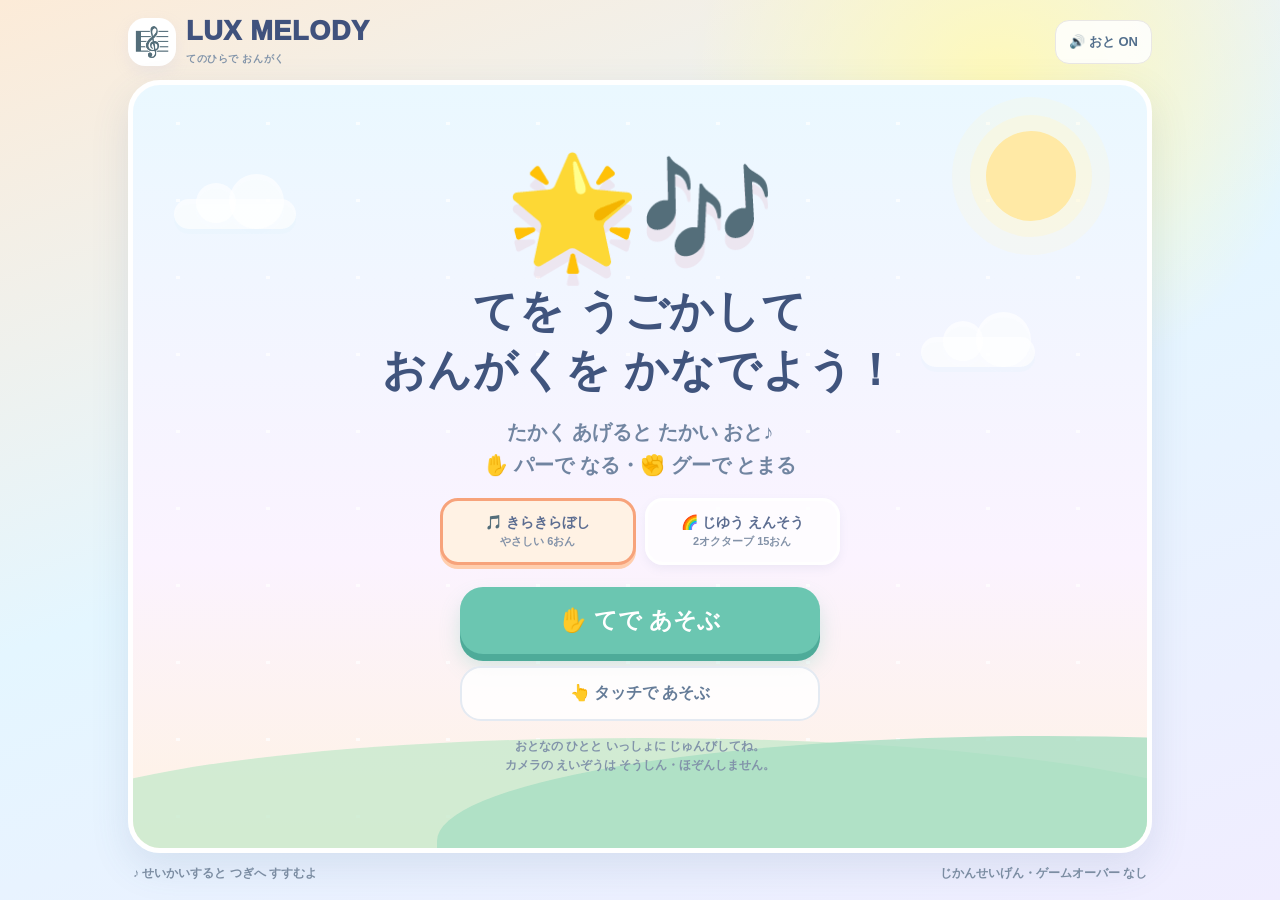
==== commit e797a819: "LUX MELODY v0.3: 2-octave free play, preschool song modes and stable pitches" ====
--- a/lux-melody/index.html
+++ b/lux-melody/index.html
@@ -4,7 +4,7 @@
   <meta charset="utf-8">
   <meta name="viewport" content="width=device-width,initial-scale=1,viewport-fit=cover,user-scalable=no">
   <meta name="theme-color" content="#fff2cf">
-  <meta name="description" content="手を上げ下げして、童謡をかなでよう。保育園児向けのやさしい音楽ゲーム。">
+  <meta name="description" content="手のひらで 童謡をかなでよう。きらきらぼしと2オクターブの自由演奏。保育園児向けの音楽ゲーム。">
   <title>LUX MELODY | てのひらで おんがく</title>
   <style>
     :root{--ink:#345071;--muted:#748a9f;--peach:#ff9b79;--cream:#fff8ea;--panel:#fffefb;--shadow:0 14px 38px rgba(73,103,140,.13);--border:#e8e8e7}
@@ -44,6 +44,10 @@
     .subline{font-size:clamp(15px,3vw,20px);font-weight:900;color:#7185a1}
     .pill{background:#fffaf1;border:2px solid #f0dfc6;padding:8px 15px;border-radius:99px;font-weight:900;color:#9b7857;font-size:13px}
     .button-stack{display:flex;flex-direction:column;gap:12px;width:min(100%,360px);margin:6px auto 0}
+    .mode-picker{display:grid;grid-template-columns:repeat(2,minmax(0,1fr));gap:9px;width:min(100%,400px)}
+    .mode-choice{border:3px solid #fff;background:#ffffffc9;color:#5c6d91;padding:10px 8px;border-radius:18px;min-height:67px;box-shadow:0 4px 10px #687aa616;font-size:14px;line-height:1.5;font-weight:1000}
+    .mode-choice[aria-pressed="true"]{border-color:#f7a37b;background:#fff2e4;box-shadow:0 4px 0 #ffceae}
+    .mode-choice small{display:block;font-size:11px;font-weight:800;color:#8392a8}
     .primary{border:0;border-radius:23px;background:#ff9d7d;color:white;font-size:clamp(18px,4.5vw,23px);font-weight:1000;min-height:67px;padding:15px 25px;box-shadow:0 7px 0 #e47c64,0 12px 20px #f0a39755;transition:transform .1s}
     .primary.mint{background:#6bc6b1;box-shadow:0 7px 0 #4eab99,0 12px 20px #6bc6b14a}
     .primary.violet{background:#9686d7;box-shadow:0 7px 0 #7565b9,0 12px 20px #9686d745}
@@ -79,6 +83,13 @@
     .status-text{font-weight:1000;font-size:clamp(13px,3vw,17px);color:#5d7797;min-height:25px;text-align:center;max-width:520px}
     .note-board{width:min(100%,680px);background:#fffcf6e8;border:3px solid #fff;border-radius:26px;padding:12px;box-shadow:0 7px 0 #e6c6ba30;z-index:3}
     .note-row{display:grid;grid-template-columns:repeat(6,minmax(0,1fr));gap:7px}
+    .game-screen.free-mode .note-row{grid-template-columns:repeat(8,minmax(0,1fr));gap:6px}
+    .game-screen.free-mode .note-btn{height:clamp(44px,7vh,67px);font-size:clamp(15px,3.7vw,25px);border-radius:13px}
+    .note-octave{display:block;font-size:10px;line-height:1.05;letter-spacing:0;text-shadow:none;opacity:.94}
+    .game-screen.free-mode .target-note{width:clamp(88px,17vh,118px);height:clamp(88px,17vh,118px)}
+    .game-screen.free-mode .target-note .kana{font-size:clamp(40px,8vh,58px)}
+    .game-screen.free-mode .target-area{gap:6px}
+    .game-screen.free-mode .melody-tape{min-height:24px}
     .note-btn{min-width:0;position:relative;height:clamp(64px,12vh,89px);border:3px solid #fff;border-radius:17px;background:var(--key-color);color:#fff;font-weight:1000;font-size:clamp(19px,5.4vw,33px);box-shadow:0 5px 0 #8090a044;text-shadow:0 2px 0 #5f6b6a1f;transition:transform .07s,filter .12s}
     .note-btn.active{outline:4px solid #ffd269;outline-offset:1px;transform:translateY(-3px);filter:saturate(1.2)}
     .note-btn.needed:after{content:"★";position:absolute;top:-12px;right:0;color:#ffcc48;font-size:22px;text-shadow:0 1px 3px white;animation:bob 1s infinite}
@@ -92,7 +103,7 @@
     .spark{pointer-events:none;position:absolute;z-index:20;font-size:27px;animation:sparkle .8s cubic-bezier(.1,.5,.3,1) forwards}
     @keyframes sparkle{0%{transform:translate(0,0) scale(.3);opacity:0}24%{opacity:1}100%{transform:translate(var(--dx),var(--dy)) scale(1.7) rotate(60deg);opacity:0}}
     .camera-preview{position:fixed;width:2px;height:2px;opacity:0;pointer-events:none;left:-20px;top:-20px}
-    @media(max-width:550px){.app{padding:8px 9px max(11px,env(safe-area-inset-bottom));gap:7px}.top{min-height:51px}.stage{border-width:3px;min-height:calc(100svh - 119px);max-height:none;border-radius:25px}.screen{padding:16px}.welcome{gap:12px}.game-screen{padding:10px 9px 13px;gap:8px}.note-board{padding:8px;border-radius:18px}.note-row{gap:3px}.note-btn{border-radius:12px;border-width:2px}.brand-icon{height:42px;width:42px;font-size:24px}.brand-main{font-size:20px}.brand-sub{font-size:9px}.small-btn{padding:9px 10px;font-size:12px}.sun{width:60px;height:60px}}
+    @media(max-width:550px){.game-screen.free-mode .note-row{grid-template-columns:repeat(5,minmax(0,1fr))}.game-screen.free-mode .note-btn{height:clamp(42px,6.4vh,56px);font-size:19px}.mode-choice{font-size:12px;min-height:59px;padding:7px 5px}.mode-choice small{font-size:10px}.app{padding:8px 9px max(11px,env(safe-area-inset-bottom));gap:7px}.top{min-height:51px}.stage{border-width:3px;min-height:calc(100svh - 119px);max-height:none;border-radius:25px}.screen{padding:16px}.welcome{gap:12px}.game-screen{padding:10px 9px 13px;gap:8px}.note-board{padding:8px;border-radius:18px}.note-row{gap:3px}.note-btn{border-radius:12px;border-width:2px}.brand-icon{height:42px;width:42px;font-size:24px}.brand-main{font-size:20px}.brand-sub{font-size:9px}.small-btn{padding:9px 10px;font-size:12px}.sun{width:60px;height:60px}}
     @media(max-height:660px){.mascot{font-size:67px}.welcome{gap:9px}.button-stack{gap:8px}.primary{min-height:54px}.target-note{height:106px;width:106px}.target-note .kana{font-size:54px}.target-area{gap:7px}.note-btn{height:61px}.game-hud{gap:5px}.melody-tape{min-height:36px}.tape-note{width:36px;height:36px;border-radius:11px}}
     @media(prefers-reduced-motion:reduce){*,*:before,*:after{animation-duration:.001s!important;transition-duration:.001s!important}}
   </style>
@@ -109,7 +120,10 @@
         <div class="mascot" aria-hidden="true">🌟🎶</div>
         <h1>てを うごかして<br>おんがくを かなでよう！</h1>
         <p class="subline">たかく あげると たかい おと♪<br>✋ パーで なる・✊ グーで とまる</p>
-        <div class="pill">🎵 きらきらぼし に ちょうせん！</div>
+        <div class="mode-picker" role="group" aria-label="あそぶ ほうほうを えらんでね">
+          <button class="mode-choice" id="songModeBtn" aria-pressed="true">🎵 きらきらぼし<small>やさしい 6おん</small></button>
+          <button class="mode-choice" id="freeModeBtn" aria-pressed="false">🌈 じゆう えんそう<small>2オクターブ 15おん</small></button>
+        </div>
         <div class="button-stack">
           <button class="primary mint" id="cameraBtn">✋ てで あそぶ</button>
           <button class="secondary" id="touchBtn">👆 タッチで あそぶ</button>
@@ -143,7 +157,7 @@
         <div class="note-board">
           <div class="board-label"><span id="modeBadge">🎵 きらきらぼし</span><span id="currentName">いまの おと：…</span></div>
           <div class="note-row" id="noteRow"></div>
-          <div class="level-hint"><span>👈 ひくい おと</span><span>たかい おと 👉</span></div>
+          <div class="level-hint"><span>👈 ひくい おと</span><span id="rangeLabel">6つの おと</span><span>たかい おと 👉</span></div>
         </div>
       </section>
       <section class="screen success" id="success" hidden>
@@ -162,14 +176,17 @@
     'use strict';
     const $=id=>document.getElementById(id);
     const SCREENS=['welcome','configure','game','success'];
-    const NOTES=[
-      {name:'ド',freq:261.63,color:'#f28a83'},
-      {name:'レ',freq:293.66,color:'#f5b362'},
-      {name:'ミ',freq:329.63,color:'#e5be52'},
-      {name:'ファ',freq:349.23,color:'#78cda9'},
-      {name:'ソ',freq:392.00,color:'#6cafe1'},
-      {name:'ラ',freq:440.00,color:'#a58bde'}
-    ];
+    // C4〜C6：全15音（白鍵のみ）。曲モードではC4〜A4の6音だけ使う。
+    // 音の名前が重なる自由演奏モードでは、小さく「ひくい・まんなか・たかい」を添える。
+    const SCALE=[0,2,4,5,7,9,11,12,14,16,17,19,21,23,24];
+    const SOLFEGE=['ド','レ','ミ','ファ','ソ','ラ','シ'];
+    const COLORS=['#f28a83','#f5b362','#e5be52','#78cda9','#6cafe1','#a58bde','#e58bbb'];
+    const NOTES=SCALE.map((halfSteps,i)=>({
+      name:SOLFEGE[i%7],freq:261.625565*Math.pow(2,halfSteps/12),
+      color:COLORS[i%7],octave:i<7?'ひくい':i<14?'まんなか':'たかい'
+    }));
+    const SONG_NOTE_COUNT=6;
+    let selectedMode='song';
     // きらきら星（原曲「Ah! vous dirai-je, maman」）最初の14音
     const SONG=[0,0,4,4,5,5,4,3,3,2,2,1,1,0];
     let screen='welcome',inputMode='touch',playMode='song',songIndex=0,selected=-1,soundOn=true;
@@ -192,7 +209,7 @@
         sustainHarmonic=audioCtx.createOscillator();sustainHarmonic.type='triangle';const harmonicGain=audioCtx.createGain();harmonicGain.gain.value=.1;sustainHarmonic.connect(harmonicGain);harmonicGain.connect(sustainGain);
         sustainOsc.frequency.value=NOTES[note].freq;sustainHarmonic.frequency.value=NOTES[note].freq*2;sustainOsc.start();sustainHarmonic.start();}
       sustainOsc.frequency.setTargetAtTime(NOTES[note].freq,t,.045);sustainHarmonic.frequency.setTargetAtTime(NOTES[note].freq*2,t,.045);
-      sustainGain.gain.setTargetAtTime(.11,t,.035);
+      sustainGain.gain.setTargetAtTime(note>=11?.08:.11,t,.035);
     }
     function clearHandNote(message){stopSustain();if(screen==='game'&&inputMode==='camera'){selected=-1;heldSince=0;redrawKeys();if(playMode==='free')redrawTarget();if(message)sayStatus(message);}}
     function setHandPose(pose){if(handPose===pose)return;handPose=pose;setMasterVolume();
@@ -204,6 +221,7 @@
     function tone(index,seconds=.29,vol=.105){
       if(!soundOn||!audioCtx||audioCtx.state!=='running'||index<0)return;
       const now=audioCtx.currentTime,frequency=NOTES[index].freq;
+      if(index>=11)vol*=.75;
       try{
         const out=audioCtx.createGain();out.gain.setValueAtTime(0.0001,now);out.gain.exponentialRampToValueAtTime(vol,now+.022);out.gain.exponentialRampToValueAtTime(.0001,now+seconds);out.connect(masterGain);
         const o1=audioCtx.createOscillator();o1.type='sine';o1.frequency.value=frequency;o1.connect(out);o1.start(now);o1.stop(now+seconds+.02);
@@ -215,24 +233,38 @@
     function spawnStars(){const stage=$('stage');const emojis=['✨','⭐','🌟','💛','✨'];for(let i=0;i<7;i++){
       const p=document.createElement('span');p.className='spark';p.textContent=emojis[i%emojis.length];p.style.left=(35+Math.random()*32)+'%';p.style.top=(30+Math.random()*23)+'%';p.style.setProperty('--dx',((Math.random()-.5)*200)+'px');p.style.setProperty('--dy',((Math.random()-.5)*150)+'px');stage.append(p);setTimeout(()=>p.remove(),850);
     }}
-    function setupKeys(){NOTES.forEach((note,i)=>{const b=document.createElement('button');b.type='button';b.className='note-btn';b.textContent=note.name;b.style.setProperty('--key-color',note.color);b.setAttribute('aria-label',note.name+' のおと');b.addEventListener('pointerdown',e=>{e.preventDefault();ensureAudio();chooseNote(i,'touch',true);});$('noteRow').append(b);noteButtons.push(b);});}
+    function noteLabel(index){return NOTES[index].name+(playMode==='free'?' ('+NOTES[index].octave+')':'');}
+    function setupKeys(){
+      $('noteRow').replaceChildren();noteButtons.length=0;
+      const count=playMode==='free'?NOTES.length:SONG_NOTE_COUNT;
+      for(let i=0;i<count;i++){
+        const note=NOTES[i],b=document.createElement('button');b.type='button';b.className='note-btn';
+        b.textContent=note.name;
+        if(playMode==='free'){const tag=document.createElement('span');tag.className='note-octave';tag.textContent=note.octave;b.append(tag);}
+        b.style.setProperty('--key-color',note.color);
+        b.setAttribute('aria-label',noteLabel(i)+' のおと');
+        b.addEventListener('pointerdown',e=>{e.preventDefault();ensureAudio();chooseNote(i,'touch',true);});
+        $('noteRow').append(b);noteButtons.push(b);
+      }
+      $('rangeLabel').textContent=playMode==='free'?'2オクターブ・15おん':'やさしい 6おん';
+    }
     function redrawTape(){const tape=$('melodyTape');tape.replaceChildren();if(playMode==='free'){const t=document.createElement('div');t.className='pill';t.textContent='すきな おとを ならしてね ♫';tape.append(t);return;}
       for(let i=Math.max(0,songIndex-2);i<Math.min(SONG.length,songIndex+5);i++){
         const el=document.createElement('div');el.className='tape-note '+(i<songIndex?'done':i===songIndex?'current':'future');el.textContent=i<songIndex?'★':NOTES[SONG[i]].name;tape.append(el);
       }
     }
-    function redrawTarget(){if(playMode==='free'){ $('prompt').textContent='すきな おとを ならそう！';$('targetKana').textContent=selected<0?'♪':NOTES[selected].name;$('targetNote').style.setProperty('--note-color',selected<0?'#b1a5df':NOTES[selected].color);$('countLabel').textContent='🎵 じゆう えんそう';$('songTitle').textContent='🌈 おんがく あそび';$('modeBadge').textContent='🌈 じゆうに えんそう';}
+    function redrawTarget(){if(playMode==='free'){ $('prompt').textContent='すきな おとを ならそう！';$('targetKana').textContent=selected<0?'♪':NOTES[selected].name;$('targetNote').style.setProperty('--note-color',selected<0?'#b1a5df':NOTES[selected].color);$('countLabel').textContent='🎵 じゆう えんそう';$('songTitle').textContent='🌈 2オクターブ';$('modeBadge').textContent='🌈 15おんで じゆうに えんそう';}
       else if(songIndex<SONG.length){const n=SONG[songIndex];$('prompt').textContent='つぎは「'+NOTES[n].name+'」を ならそう！';$('targetKana').textContent=NOTES[n].name;$('targetNote').style.setProperty('--note-color',NOTES[n].color);$('countLabel').textContent='⭐ '+songIndex+' / '+SONG.length;$('songTitle').textContent='🎵 きらきらぼし';$('modeBadge').textContent='🎵 きらきらぼし';}
       redrawTape();redrawKeys();
     }
-    function redrawKeys(){noteButtons.forEach((b,i)=>{b.classList.toggle('active',selected===i);b.classList.toggle('needed',playMode==='song' && songIndex<SONG.length && SONG[songIndex]===i);});$('currentName').textContent=selected<0?'いまの おと：…':'いまの おと：'+NOTES[selected].name;}
+    function redrawKeys(){noteButtons.forEach((b,i)=>{b.classList.toggle('active',selected===i);b.classList.toggle('needed',playMode==='song' && songIndex<SONG.length && SONG[songIndex]===i);});$('currentName').textContent=selected<0?'いまの おと：…':'いまの おと：'+noteLabel(selected);}
     function startGame(mode='song'){
       ensureAudio();playMode=mode;songIndex=0;selected=-1;heldSince=0;successAt=0;lastPlayedNote=-1;
-      show('game');$('gesturePanel').hidden=inputMode!=='camera';if(inputMode==='camera'){handPose='unknown';poseCandidate='unknown';poseFrames=0;setHandPose('unknown');setMasterVolume();}redrawTarget();sayStatus(inputMode==='touch'?'したの いろを タッチしてね 🎵':'✋ パーで ならして ✊ グーで とめよう！');
+      show('game');$('game').classList.toggle('free-mode',mode==='free');setupKeys();$('gesturePanel').hidden=inputMode!=='camera';if(inputMode==='camera'){handPose='unknown';poseCandidate='unknown';poseFrames=0;setHandPose('unknown');setMasterVolume();}redrawTarget();sayStatus(inputMode==='touch'?'したの いろを タッチしてね 🎵':'✋ パーで ならして ✊ グーで とめよう！');
     }
     function chooseNote(note,source,force=false){
       if(screen!=='game')return;
-      const now=performance.now();note=clamp(note,0,NOTES.length-1);
+      const now=performance.now();note=clamp(note,0,playMode==='free'?NOTES.length-1:SONG_NOTE_COUNT-1);
       if(source==='camera'&&handPose!=='open')return;
       // カメラと画面タップを併用可。操作中はタップした音が優先する。
       const changed=selected!==note;
@@ -302,12 +334,13 @@
       else if(pose==='unknown'&&poseFrames>=5&&now-lastStablePoseAt>650){setHandPose('unknown');}
     }
     function levelToIndex(v){
-      if(selected<0)return clamp(Math.round(v*5),0,5);
-      let next=selected;
-      // 量子化境界の行き来による音のバタつきを軽減。
-      if(v>(selected+.5)/5+.045) next=Math.min(5,Math.floor(v*5+.5-.18));
-      if(v<(selected-.5)/5-.045) next=Math.max(0,Math.ceil(v*5-.5+.18));
-      return clamp(next,0,5);
+      const max=(playMode==='free'?NOTES.length:SONG_NOTE_COUNT)-1;
+      const position=clamp(v,0,1)*max;
+      if(selected<0)return Math.round(position);
+      // 2オクターブでも境界付近の揺れで音が往復しないよう、0.7音分の余裕を設ける。
+      if(position>selected+.70)return clamp(Math.floor(position+.30),0,max);
+      if(position<selected-.70)return clamp(Math.ceil(position-.30),0,max);
+      return selected;
     }
     function gotHands(results){
       const landmarks=results?.multiHandLandmarks?.[0];if(!landmarks)return;
@@ -373,26 +406,37 @@
         if(lowSize-highSize<Math.max(.018,lowSize*.15)){
           setupDisplay('high','もう すこし てを とおくへ！ いまの たかさの ちがいが ちいさいよ');return;
         }
-        startGame('song');
-      }
-    }
-    function touchStart(mode='song'){
+        startGame(selectedMode);
+      }
+    }
+    function touchStart(mode=selectedMode){
       ++appGeneration;stopCamera();inputMode='touch';startGame(mode);
     }
     function home(){++appGeneration;stopCamera();show('welcome');}
     // メロディーを保持したまま、ユーザーが操作できるモードで入力を処理する。
+    function chooseMode(mode){
+      selectedMode=mode;
+      $('songModeBtn').setAttribute('aria-pressed',String(mode==='song'));
+      $('freeModeBtn').setAttribute('aria-pressed',String(mode==='free'));
+    }
+    $('songModeBtn').addEventListener('click',()=>chooseMode('song'));
+    $('freeModeBtn').addEventListener('click',()=>chooseMode('free'));
     $('cameraBtn').addEventListener('click',beginCamera);
-    $('touchBtn').addEventListener('click',()=>touchStart());
-    $('setupTouch').addEventListener('click',()=>touchStart());
+    $('touchBtn').addEventListener('click',()=>touchStart(selectedMode));
+    $('setupTouch').addEventListener('click',()=>touchStart(selectedMode));
     $('setupNext').addEventListener('click',captureCalibration);
     $('homeBtn').addEventListener('click',home);
     $('againBtn').addEventListener('click',()=>{startGame('song');});
     $('freeBtn').addEventListener('click',()=>startGame('free'));
     $('soundToggle').addEventListener('click',()=>{soundOn=!soundOn;ensureAudio();if(!soundOn)stopSustain();setMasterVolume();$('soundToggle').textContent=soundOn?'🔊 おと ON':'🔇 おと OFF';});
-    window.addEventListener('keydown',e=>{if(screen!=='game')return;const n='123456'.indexOf(e.key);if(n>=0){e.preventDefault();ensureAudio();chooseNote(n,'touch',true);}});
+    window.addEventListener('keydown',e=>{
+      if(screen!=='game')return;
+      const keys=playMode==='free'?'1234567890qwert':'123456';
+      const n=keys.indexOf(e.key.toLowerCase());if(n>=0){e.preventDefault();ensureAudio();chooseNote(n,'touch',true);}
+    });
     window.addEventListener('pagehide',()=>{++appGeneration;stopCamera();});
     document.addEventListener('visibilitychange',()=>{if(document.hidden){if(audioCtx?.state==='running')audioCtx.suspend().catch(()=>{});}});
-    setupKeys();show('welcome');
+    chooseMode('song');show('welcome');
     // 同じ音を鳴らし続けた場合でも、連続した同音符を進められる。
     setInterval(()=>{
       if(screen==='game' && playMode==='song' && selected>=0 && SONG[songIndex]===selected){
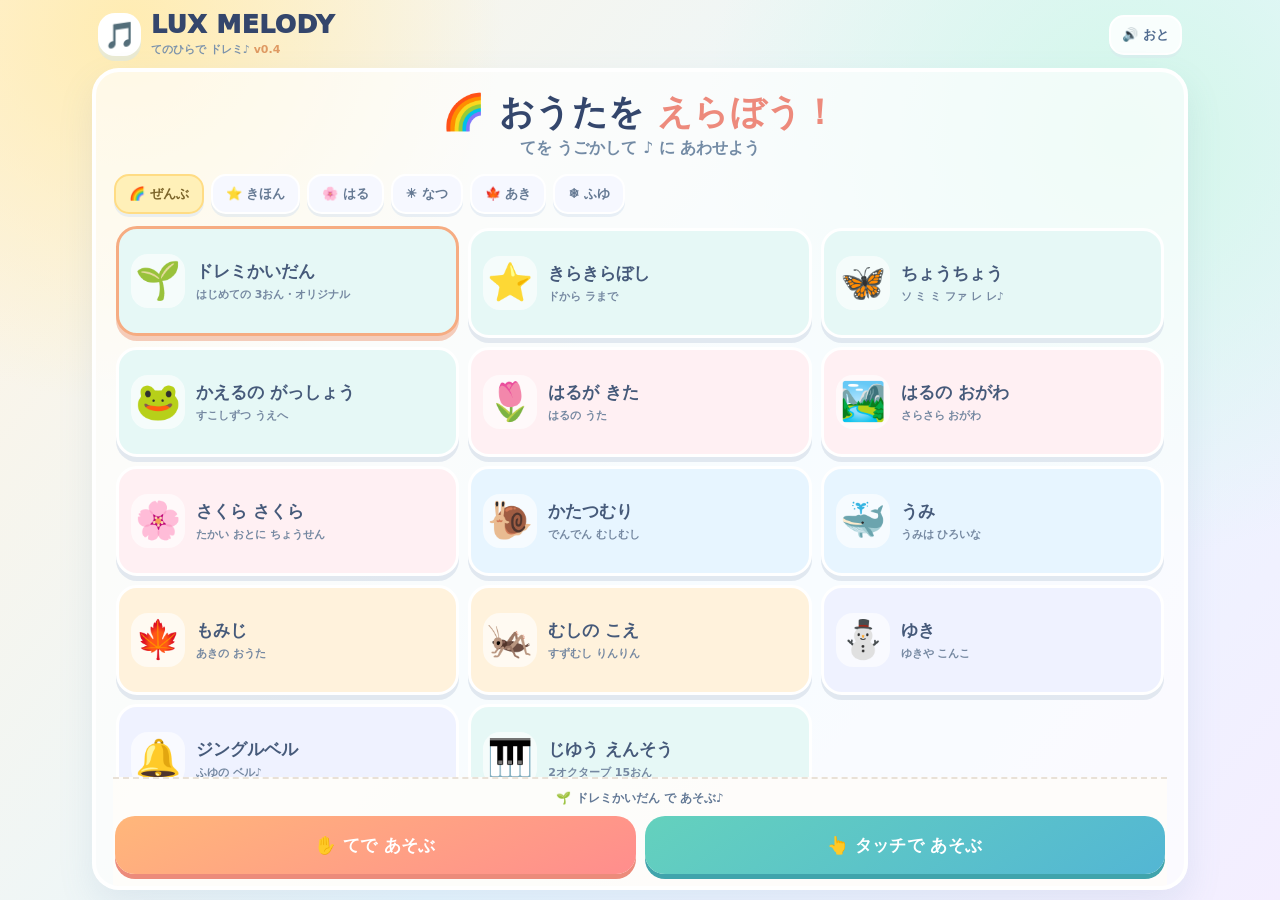
==== commit 22a8abd0: "LUX MELODY v0.4: colorful scrolling-note game with four-season songs" ====
--- a/lux-melody/index.html
+++ b/lux-melody/index.html
@@ -1,450 +1,176 @@
 <!doctype html>
 <html lang="ja">
 <head>
-  <meta charset="utf-8">
-  <meta name="viewport" content="width=device-width,initial-scale=1,viewport-fit=cover,user-scalable=no">
-  <meta name="theme-color" content="#fff2cf">
-  <meta name="description" content="手のひらで 童謡をかなでよう。きらきらぼしと2オクターブの自由演奏。保育園児向けの音楽ゲーム。">
-  <title>LUX MELODY | てのひらで おんがく</title>
-  <style>
-    :root{--ink:#345071;--muted:#748a9f;--peach:#ff9b79;--cream:#fff8ea;--panel:#fffefb;--shadow:0 14px 38px rgba(73,103,140,.13);--border:#e8e8e7}
-    *{box-sizing:border-box}
-    html,body{margin:0;min-height:100%;overscroll-behavior:none}
-    body{font-family:-apple-system,BlinkMacSystemFont,"Hiragino Kaku Gothic ProN","Yu Gothic",Meiryo,sans-serif;color:var(--ink);background:radial-gradient(circle at 78% 10%,#fff9b8 0,transparent 24%),linear-gradient(160deg,#fcebd8 0%,#e4f6ff 48%,#f0edff 100%);-webkit-tap-highlight-color:transparent}
-    button{font:inherit;cursor:pointer;touch-action:manipulation}
-    button:focus-visible{outline:3px solid #4a9adc;outline-offset:3px}
-    [hidden]{display:none!important}
-    .app{max-width:1060px;margin:auto;min-height:100svh;display:flex;flex-direction:column;padding:max(15px,env(safe-area-inset-top)) 18px max(18px,env(safe-area-inset-bottom));gap:12px}
-    .top{display:flex;align-items:center;justify-content:space-between;gap:10px;min-height:53px}
-    .identity{display:flex;align-items:center;gap:10px;min-width:0}
-    .brand-icon{width:48px;height:48px;border-radius:17px;background:#fff;box-shadow:0 6px 15px #b3b6e125;display:grid;place-items:center;font-size:29px}
-    .brand-main{font-size:clamp(21px,4vw,27px);font-weight:1000;letter-spacing:.025em;line-height:1.1;color:#40527d}
-    .brand-sub{color:#8395aa;font-size:10px;letter-spacing:.06em;font-weight:800;margin-top:5px}
-    .top-actions{display:flex;gap:7px;align-items:center}
-    .small-btn{background:#ffffffd9;border:1.5px solid #e9e7e5;color:#54708d;border-radius:14px;font-weight:900;font-size:13px;padding:10px 13px;min-height:44px;white-space:nowrap}
-    .small-btn:active,.primary:active,.note-btn:active{transform:scale(.97)}
-    .stage{position:relative;flex:1;min-height:520px;max-height:820px;background:linear-gradient(180deg,#eaf8ff,#fbf3ff 62%,#fff2e2);border:5px solid #fff;border-radius:32px;box-shadow:var(--shadow);overflow:hidden;isolation:isolate}
-    .sky-deco{position:absolute;inset:0;pointer-events:none;overflow:hidden}
-    .sun{position:absolute;top:6%;right:7%;width:90px;height:90px;background:#ffe9a5;border-radius:100%;box-shadow:0 0 0 16px #fff6cd66,0 0 0 34px #fff6cd35}
-    .cloud{position:absolute;display:block;height:30px;border-radius:90px;background:#ffffffa8;filter:drop-shadow(0 5px 0 #cbeefa20)}
-    .cloud:before,.cloud:after{content:"";position:absolute;border-radius:50%;background:inherit}
-    .cloud:before{width:40px;height:40px;left:22px;bottom:6px}.cloud:after{width:55px;height:55px;left:55px;bottom:0}
-    .cl1{width:122px;left:4%;top:15%;animation:floaty 8s ease-in-out infinite}.cl2{width:114px;right:11%;top:33%;animation:floaty 10s ease-in-out -3s infinite}
-    @keyframes floaty{50%{transform:translateY(12px) translateX(5px)}}
-    .hill{position:absolute;bottom:-70px;width:120%;height:180px;border-radius:50% 50% 0 0;left:-10%;background:#c7eace;opacity:.8}
-    .hill.two{bottom:-98px;left:30%;height:210px;background:#a8dfc3;opacity:.8}
-    .dots{position:absolute;inset:0;opacity:.7;background-image:radial-gradient(#fff 2px,transparent 2px);background-size:90px 77px}
-    .screen{position:absolute;inset:0;padding:22px;z-index:3;display:flex;flex-direction:column;align-items:center}
-    .welcome{justify-content:center;text-align:center;gap:16px}
-    .mascot{font-size:clamp(65px,12vh,113px);line-height:1;filter:drop-shadow(0 12px 0 #e6c3cd4f);animation:bob 2.8s ease-in-out infinite}
-    @keyframes bob{50%{transform:translateY(-8px) rotate(-4deg)}}
-    h1{font-size:clamp(26px,6.5vw,44px);line-height:1.35;margin:0;color:#40547d;letter-spacing:.02em;font-weight:1000}
-    h2{font-size:clamp(24px,5vw,35px);margin:0;line-height:1.35;color:#40547d;font-weight:1000}
-    p{margin:0;line-height:1.65}
-    .subline{font-size:clamp(15px,3vw,20px);font-weight:900;color:#7185a1}
-    .pill{background:#fffaf1;border:2px solid #f0dfc6;padding:8px 15px;border-radius:99px;font-weight:900;color:#9b7857;font-size:13px}
-    .button-stack{display:flex;flex-direction:column;gap:12px;width:min(100%,360px);margin:6px auto 0}
-    .mode-picker{display:grid;grid-template-columns:repeat(2,minmax(0,1fr));gap:9px;width:min(100%,400px)}
-    .mode-choice{border:3px solid #fff;background:#ffffffc9;color:#5c6d91;padding:10px 8px;border-radius:18px;min-height:67px;box-shadow:0 4px 10px #687aa616;font-size:14px;line-height:1.5;font-weight:1000}
-    .mode-choice[aria-pressed="true"]{border-color:#f7a37b;background:#fff2e4;box-shadow:0 4px 0 #ffceae}
-    .mode-choice small{display:block;font-size:11px;font-weight:800;color:#8392a8}
-    .primary{border:0;border-radius:23px;background:#ff9d7d;color:white;font-size:clamp(18px,4.5vw,23px);font-weight:1000;min-height:67px;padding:15px 25px;box-shadow:0 7px 0 #e47c64,0 12px 20px #f0a39755;transition:transform .1s}
-    .primary.mint{background:#6bc6b1;box-shadow:0 7px 0 #4eab99,0 12px 20px #6bc6b14a}
-    .primary.violet{background:#9686d7;box-shadow:0 7px 0 #7565b9,0 12px 20px #9686d745}
-    .secondary{min-height:55px;border:2px solid #e4eaf2;background:#ffffffd9;border-radius:21px;font-weight:1000;color:#657c98;font-size:16px;padding:11px 23px}
-    .hint{font-size:12px;color:#8294aa;font-weight:800;max-width:480px}
-    .configure{justify-content:center;text-align:center;gap:16px}
-    .illustration{font-size:clamp(65px,16vh,100px);line-height:1.1;filter:drop-shadow(0 8px 6px #707b9c20)}
-    .meter-shell{width:min(100%,350px);background:#ffffffc2;border-radius:17px;padding:13px 17px;border:2px solid #fff}
-    .meter-top{display:flex;justify-content:space-between;align-items:center;font-weight:900;color:#57768d;font-size:13px;margin-bottom:7px}
-    .meter-bar{height:14px;border-radius:50px;background:#dce7f0;overflow:hidden}
-    .meter-bar b{display:block;height:100%;width:0%;background:linear-gradient(90deg,#90aeea,#ffb37e);border-radius:50px;transition:width .15s}
-    .error-hint{border-radius:12px;padding:9px 12px;color:#985c46;background:#fff2e7;font-size:13px;font-weight:800;max-width:420px}
-    .game-screen{padding:14px 15px 18px;gap:12px;justify-content:space-between}
-    .game-hud{width:100%;display:flex;justify-content:space-between;align-items:center;gap:10px;z-index:2}
-    .song-name{background:#fffefaed;border:2px solid #fff;border-radius:17px;padding:8px 15px;font-size:clamp(14px,3vw,19px);font-weight:1000;box-shadow:0 5px 10px #8eb1be12}
-    .song-count{background:#fffefaed;border:2px solid #fff;border-radius:18px;padding:9px 13px;font-weight:1000;color:#9675a8;white-space:nowrap}
-    .song-count strong{font-size:20px}
-    .melody-tape{width:min(100%,590px);display:flex;align-items:center;justify-content:center;gap:7px;z-index:2;min-height:49px}
-    .tape-note{flex:0 0 auto;width:clamp(38px,8vw,52px);height:clamp(38px,8vw,52px);border-radius:17px;display:grid;place-items:center;background:#ffffffc4;border:2px solid #fff;font-weight:1000;color:#8498b2;box-shadow:0 4px 0 #cfd9e453;transition:transform .18s,box-shadow .18s}
-    .tape-note.current{transform:translateY(-6px) scale(1.12);border-color:#e3b4f1;box-shadow:0 7px 0 #cdafe56e;color:#5f4f96;background:#fff}
-    .tape-note.done{background:#fce9ac;color:#987a36}
-    .tape-note.future{opacity:.55}
-    .target-area{width:100%;display:flex;flex:1;flex-direction:column;align-items:center;justify-content:center;gap:13px;position:relative;z-index:2}
-    .prompt{font-size:clamp(15px,3.7vw,22px);font-weight:1000;background:#ffffffba;padding:7px 19px;border-radius:99px;text-align:center}
-    .target-note{width:clamp(105px,24vh,166px);height:clamp(105px,24vh,166px);border:6px solid #fff;border-radius:50%;background:var(--note-color,#ffa77c);color:#fff;box-shadow:0 11px 0 #8b92be36,0 16px 24px #52679121;display:flex;flex-direction:column;justify-content:center;align-items:center;position:relative}
-    .target-note .kana{font-size:clamp(54px,12vh,86px);font-weight:1000;line-height:1}
-    .target-note .guide{font-size:12px;font-weight:1000;letter-spacing:.09em;margin-top:5px}
-    .target-note.celebrate{animation:pop .33s ease-out}
-    @keyframes pop{50%{transform:scale(1.16)}}
-    .gesture-panel{display:flex;align-items:center;justify-content:center;gap:9px;min-height:47px;padding:6px 17px;border-radius:99px;border:3px solid #fff;background:#fff8ec;color:#7f7593;font-size:clamp(15px,3.6vw,20px);font-weight:1000;box-shadow:0 4px 12px #8da9b11b;transition:background .15s}
-    .gesture-panel.on{background:#dcfaee;color:#257966}.gesture-panel.off{background:#ede9f7;color:#706388}
-    .gesture-panel .gesture-icon{font-size:26px}
-    .status-text{font-weight:1000;font-size:clamp(13px,3vw,17px);color:#5d7797;min-height:25px;text-align:center;max-width:520px}
-    .note-board{width:min(100%,680px);background:#fffcf6e8;border:3px solid #fff;border-radius:26px;padding:12px;box-shadow:0 7px 0 #e6c6ba30;z-index:3}
-    .note-row{display:grid;grid-template-columns:repeat(6,minmax(0,1fr));gap:7px}
-    .game-screen.free-mode .note-row{grid-template-columns:repeat(8,minmax(0,1fr));gap:6px}
-    .game-screen.free-mode .note-btn{height:clamp(44px,7vh,67px);font-size:clamp(15px,3.7vw,25px);border-radius:13px}
-    .note-octave{display:block;font-size:10px;line-height:1.05;letter-spacing:0;text-shadow:none;opacity:.94}
-    .game-screen.free-mode .target-note{width:clamp(88px,17vh,118px);height:clamp(88px,17vh,118px)}
-    .game-screen.free-mode .target-note .kana{font-size:clamp(40px,8vh,58px)}
-    .game-screen.free-mode .target-area{gap:6px}
-    .game-screen.free-mode .melody-tape{min-height:24px}
-    .note-btn{min-width:0;position:relative;height:clamp(64px,12vh,89px);border:3px solid #fff;border-radius:17px;background:var(--key-color);color:#fff;font-weight:1000;font-size:clamp(19px,5.4vw,33px);box-shadow:0 5px 0 #8090a044;text-shadow:0 2px 0 #5f6b6a1f;transition:transform .07s,filter .12s}
-    .note-btn.active{outline:4px solid #ffd269;outline-offset:1px;transform:translateY(-3px);filter:saturate(1.2)}
-    .note-btn.needed:after{content:"★";position:absolute;top:-12px;right:0;color:#ffcc48;font-size:22px;text-shadow:0 1px 3px white;animation:bob 1s infinite}
-    .board-label{display:flex;align-items:center;justify-content:space-between;color:#758ca3;font-size:12px;font-weight:900;margin-bottom:10px;gap:8px}
-    .level-hint{display:flex;align-items:center;justify-content:space-between;color:#7891a9;font-size:11px;font-weight:900;margin-top:8px}
-    .success{justify-content:center;text-align:center;gap:17px}
-    .success .big-celebrate{font-size:clamp(70px,16vh,120px);line-height:1;animation:bob 2s infinite}
-    .reward-stars{display:flex;gap:7px;justify-content:center;font-size:clamp(28px,7vw,45px)}
-    .reward-stars span{filter:drop-shadow(0 4px 4px #f8bb6280)}
-    .info-bar{font-size:12px;color:#7e8fa4;display:flex;justify-content:space-between;gap:12px;flex-wrap:wrap;font-weight:900;padding:0 5px}
-    .spark{pointer-events:none;position:absolute;z-index:20;font-size:27px;animation:sparkle .8s cubic-bezier(.1,.5,.3,1) forwards}
-    @keyframes sparkle{0%{transform:translate(0,0) scale(.3);opacity:0}24%{opacity:1}100%{transform:translate(var(--dx),var(--dy)) scale(1.7) rotate(60deg);opacity:0}}
-    .camera-preview{position:fixed;width:2px;height:2px;opacity:0;pointer-events:none;left:-20px;top:-20px}
-    @media(max-width:550px){.game-screen.free-mode .note-row{grid-template-columns:repeat(5,minmax(0,1fr))}.game-screen.free-mode .note-btn{height:clamp(42px,6.4vh,56px);font-size:19px}.mode-choice{font-size:12px;min-height:59px;padding:7px 5px}.mode-choice small{font-size:10px}.app{padding:8px 9px max(11px,env(safe-area-inset-bottom));gap:7px}.top{min-height:51px}.stage{border-width:3px;min-height:calc(100svh - 119px);max-height:none;border-radius:25px}.screen{padding:16px}.welcome{gap:12px}.game-screen{padding:10px 9px 13px;gap:8px}.note-board{padding:8px;border-radius:18px}.note-row{gap:3px}.note-btn{border-radius:12px;border-width:2px}.brand-icon{height:42px;width:42px;font-size:24px}.brand-main{font-size:20px}.brand-sub{font-size:9px}.small-btn{padding:9px 10px;font-size:12px}.sun{width:60px;height:60px}}
-    @media(max-height:660px){.mascot{font-size:67px}.welcome{gap:9px}.button-stack{gap:8px}.primary{min-height:54px}.target-note{height:106px;width:106px}.target-note .kana{font-size:54px}.target-area{gap:7px}.note-btn{height:61px}.game-hud{gap:5px}.melody-tape{min-height:36px}.tape-note{width:36px;height:36px;border-radius:11px}}
-    @media(prefers-reduced-motion:reduce){*,*:before,*:after{animation-duration:.001s!important;transition-duration:.001s!important}}
-  </style>
+<meta charset="utf-8">
+<meta name="viewport" content="width=device-width,initial-scale=1,viewport-fit=cover">
+<meta name="theme-color" content="#fff6dd">
+<meta name="description" content="LUX MELODY: てのひらでドレミ♪　流れる音符に高さを合わせる、保育園児向け音あそび。春夏秋冬のうた入り。">
+<title>LUX MELODY | てのひらで ドレミ♪</title>
+<style>
+:root{--ink:#34466c;--muted:#7c8fa8;--peach:#ff9778;--mint:#61cbb9;--purple:#9273d2;--line:#e7ecf7;--paper:#fffefa}
+*{box-sizing:border-box}html,body{margin:0;height:100%;overscroll-behavior:none}body{font-family:ui-rounded,'Hiragino Maru Gothic ProN','Hiragino Kaku Gothic ProN','Yu Gothic',Meiryo,system-ui,sans-serif;background:radial-gradient(circle at 10% 3%,#ffecb2 0,transparent 26%),radial-gradient(circle at 88% 15%,#d3f7e9 0,transparent 31%),linear-gradient(130deg,#fff4e3,#e8f7ff 58%,#f4eeff);color:var(--ink);-webkit-tap-highlight-color:transparent}
+button{font:inherit;cursor:pointer;touch-action:manipulation}button:focus-visible{outline:3px solid #487ecd;outline-offset:3px}[hidden]{display:none!important}
+.app{max-width:1120px;margin:auto;height:100dvh;display:flex;flex-direction:column;padding:max(9px,env(safe-area-inset-top)) 12px max(10px,env(safe-area-inset-bottom));gap:8px}
+.topbar{display:flex;align-items:center;justify-content:space-between;gap:8px;padding:2px 6px;min-height:51px}.logo{display:flex;align-items:center;gap:10px;min-width:0}.logoMark{display:grid;place-items:center;width:43px;height:43px;flex:none;background:white;border-radius:17px;font-size:26px;box-shadow:0 5px 0 #d6e8f080}.logo h1{font-size:clamp(18px,4vw,25px);line-height:1.05;letter-spacing:.02em;margin:0;font-weight:1000}.logo small{font-size:11px;font-weight:800;color:#7c93ac}.topButtons{display:flex;gap:6px}.subbtn{border:2px solid white;background:#ffffffd8;padding:9px 11px;border-radius:15px;color:#526d91;font-weight:900;font-size:13px;min-height:40px;box-shadow:0 3px 0 #d9e9ee80}
+.shell{position:relative;min-height:0;flex:1;background:#ffffffa8;border:4px solid white;border-radius:27px;box-shadow:0 15px 35px #6885af20;overflow:hidden}.page{position:absolute;inset:0;display:flex;flex-direction:column}.home{padding:17px 17px 0}.homeTop{text-align:center;flex:none}.bubbly{font-size:clamp(25px,5.2vw,35px);margin:2px 0 3px;line-height:1.25;font-weight:1000;letter-spacing:.01em}.bubbly em{font-style:normal;color:#ed8a7c}.lead{margin:0;color:#738ba5;font-weight:900;font-size:clamp(12px,2.8vw,16px)}
+.seasons{display:flex;gap:7px;overflow-x:auto;padding:15px 1px 10px;flex:none;scrollbar-width:none}.seasons::-webkit-scrollbar{display:none}.tab{border:2px solid #fff;flex:none;background:#f6f8ff;color:#667a94;border-radius:15px;padding:9px 13px;font-size:13px;font-weight:1000;box-shadow:0 3px 0 #d2dfed77}.tab[aria-pressed=true]{background:#fff0b8;color:#7b642a;border-color:#ffdc84}
+.songGrid{overflow-y:auto;flex:1;min-height:0;display:grid;grid-template-columns:repeat(3,minmax(0,1fr));grid-auto-rows:min-content;align-content:start;gap:9px;padding:4px 3px 20px}.songCard{border:3px solid white;border-radius:21px;min-height:110px;background:var(--bg,#fff5eb);text-align:left;display:flex;align-items:center;gap:11px;padding:10px 12px;color:#465a7a;box-shadow:0 5px 0 #d6dee9aa;transition:transform .12s}.songCard[aria-pressed=true]{border-color:#f6ac82;box-shadow:0 5px 0 #f0b49baa;transform:translateY(-2px)}.songIcon{font-size:clamp(27px,4.1vw,37px);display:grid;place-items:center;width:54px;height:54px;flex:none;background:#ffffffa0;border-radius:17px}.songWords{min-width:0;display:flex;flex-direction:column;gap:4px}.songWords b{font-size:clamp(14px,2vw,17px);line-height:1.35;font-weight:1000}.songWords small{color:#7588a1;font-weight:850;font-size:11px;line-height:1.4}.songCard .medal{font-size:12px;color:#d59a2a;font-weight:1000}
+.homeFoot{border-top:2px dashed #e9e1d7;padding:11px 2px 12px;background:#fffdf9bb;flex:none;display:grid;grid-template-columns:1fr 1fr;gap:9px}.choiceName{grid-column:1/-1;text-align:center;color:#637996;font-weight:900;font-size:12px}.mainBtn{border:0;border-radius:20px;min-height:58px;padding:10px 9px;color:white;font-weight:1000;font-size:clamp(13px,3vw,17px);box-shadow:0 6px 0 #d7a6a0;letter-spacing:.02em}.mainBtn.cam{background:linear-gradient(155deg,#ffb77a,#ff8d8d);box-shadow:0 5px 0 #ec8b7b}.mainBtn.touch{background:linear-gradient(145deg,#64d1bd,#53b6d4);box-shadow:0 5px 0 #40a4ac}.mainBtn:active{transform:translateY(3px);box-shadow:0 2px 0 #c6ccd2}
+.game{padding:10px;gap:8px}.gameHead{display:flex;gap:7px;align-items:center;justify-content:space-between}.gameName{font-size:clamp(14px,3vw,19px);font-weight:1000;min-width:0;white-space:nowrap;overflow:hidden;text-overflow:ellipsis}.counter{flex:none;border:2px solid #fff;background:#fff8df;padding:6px 10px;border-radius:14px;color:#906f38;font-size:13px;font-weight:1000}.playBoard{flex:1;min-height:225px;border-radius:24px;overflow:hidden;position:relative;background:linear-gradient(180deg,#ebf8ff 0%,#f4f0ff 72%,#f9f4ff);border:3px solid white;box-shadow:inset 0 4px 15px #cbdfee60;touch-action:none;user-select:none}.playBoard canvas{width:100%;height:100%;display:block;touch-action:none}.boardPrompt{position:absolute;top:8px;left:50%;transform:translateX(-50%);background:#fffdf3e9;padding:6px 14px;border-radius:30px;white-space:nowrap;font-size:clamp(12px,2.7vw,17px);font-weight:1000;color:#687d93;border:2px solid white;pointer-events:none;max-width:95%;overflow:hidden;text-overflow:ellipsis}.sticker{position:absolute;left:52%;top:41%;transform:translate(-50%,-50%);font-size:clamp(22px,7vw,47px);font-weight:1000;color:#e78361;text-shadow:2px 3px 0 white;pointer-events:none;opacity:0;transition:opacity .14s}.sticker.shown{opacity:1;animation:pop .32s ease-out}@keyframes pop{50%{transform:translate(-50%,-65%) scale(1.2)}}
+.playBar{display:flex;align-items:center;justify-content:space-between;gap:8px;padding:0 4px}.nowNote{font-size:clamp(17px,3.7vw,23px);font-weight:1000}.playHint{color:#6987a0;font-size:clamp(11px,2.4vw,14px);font-weight:850;text-align:right}.progress{height:10px;background:#e6eaf3;border-radius:20px;overflow:hidden;flex:none}.progress b{display:block;width:0;height:100%;background:linear-gradient(90deg,#7bcfba,#f8c46f);transition:width .2s;border-radius:20px}.touchControls{flex:none;background:#ffffffdf;border:2px solid white;border-radius:21px;padding:8px 9px;display:flex;align-items:center;justify-content:center;gap:10px;min-height:61px}.moveBtn{white-space:nowrap;border:0;border-radius:16px;background:#c7eaf8;color:#357eaa;min-height:53px;min-width:104px;padding:6px 10px;font-size:16px;font-weight:1000;box-shadow:0 3px 0 #98c4e4}.moveBtn.down{background:#fce2bd;color:#a97a45;box-shadow:0 3px 0 #edc79e}.controlMiddle{display:flex;flex-direction:column;align-items:center;gap:2px;font-size:12px;color:#7e90a5;font-weight:1000;min-width:88px;text-align:center}.controlMiddle strong{font-size:18px;color:#4e6585}.camControls{background:#fff7e5;border:2px solid white;border-radius:16px;text-align:center;padding:10px;color:#796d80;font-weight:1000;font-size:15px;min-height:60px;display:grid;place-items:center}.footerTips{color:#8697ae;text-align:center;font-size:11px;font-weight:850;padding:0 8px 2px}
+.finish{align-items:center;justify-content:center;padding:22px;gap:16px;text-align:center;background:radial-gradient(circle at 50% 28%,#ffedb9 0,transparent 41%)}.finish .big{font-size:85px;line-height:1.1}.finish h2{font-size:clamp(27px,6vw,41px);margin:0;font-weight:1000;color:#ec8875}.finish p{font-size:19px;color:#758e9f;font-weight:900}.finishButtons{width:min(360px,100%);display:grid;gap:12px}
+.setup{align-items:center;justify-content:center;gap:13px;text-align:center;padding:22px}.setupArt{font-size:clamp(60px,12vw,110px);line-height:1}.setup h2{font-size:clamp(23px,5vw,34px);margin:0}.setup p{font-size:clamp(13px,3vw,17px);color:#7388a5;font-weight:900;max-width:390px;margin:0}.meter{width:min(340px,90%);height:18px;border:3px solid white;border-radius:99px;background:#e4eaf4;overflow:hidden}.meter b{display:block;width:0;height:100%;border-radius:99px;background:linear-gradient(90deg,#6fd3c5,#f5bf6f)}.setupFoot{width:min(340px,100%);display:grid;gap:10px}.setupError{font-size:12px;color:#ad635c;font-weight:900}
+.freeBoard{padding:10px;gap:8px}.freeMain{flex:1;min-height:150px;display:flex;align-items:center;justify-content:center;gap:18px;flex-direction:column;text-align:center}.freeOrb{display:grid;place-items:center;border-radius:50%;background:#ffcf76;color:white;border:8px solid white;width:min(32vh,170px);height:min(32vh,170px);font-size:clamp(46px,11vw,78px);font-weight:1000;box-shadow:0 7px 0 #ead8ba}.freeTrack{display:grid;grid-template-columns:repeat(8,minmax(0,1fr));gap:5px;padding:8px;background:white;border-radius:20px}.freeKey{border:0;border-radius:13px;height:60px;background:var(--note);color:#374b68;font-size:17px;font-weight:1000;box-shadow:0 3px 0 #aaa4;touch-action:none}.freeKey small{display:block;font-size:9px}.freeKey.active{outline:4px solid #698bc5;transform:translateY(3px);box-shadow:none}.freeHelp{text-align:center;font-size:13px;font-weight:900;color:#667e96}
+@media(max-width:760px){.songGrid{grid-template-columns:repeat(2,minmax(0,1fr))}.songCard{min-height:90px;padding:9px 8px;gap:8px}.songIcon{width:41px;height:44px;font-size:27px}.home{padding:10px 10px 0}.seasons{padding:10px 0}.tab{padding:9px 11px}.songWords b{font-size:13px}.songWords small{font-size:10px}.app{padding-left:7px;padding-right:7px}.mainBtn{min-height:55px}.logoMark{height:38px;width:38px}.shell{border-radius:21px}}
+@media(max-height:690px){.homeTop .bubbly{font-size:23px}.homeTop .lead{font-size:12px}.seasons{padding:7px 0}.songCard{min-height:72px}.homeFoot{padding:7px 0 10px}.game{gap:6px}.touchControls{min-height:52px;padding:5px}.moveBtn{min-height:46px}}
+@media(max-width:400px){.topButtons .subbtn{font-size:11px;padding:8px}.logo h1{font-size:18px}.controlMiddle{min-width:67px}.moveBtn{min-width:80px;padding:6px 8px}.freeKey{font-size:14px;height:53px}}
+@media(prefers-reduced-motion:reduce){*,*:before,*:after{animation-duration:.01s!important;transition-duration:.01s!important}}
+</style>
 </head>
 <body>
-  <div class="app">
-    <header class="top">
-      <div class="identity"><span class="brand-icon" aria-hidden="true">🎼</span><div><div class="brand-main">LUX MELODY</div><div class="brand-sub">てのひらで おんがく</div></div></div>
-      <div class="top-actions"><button class="small-btn" id="soundToggle" aria-label="音のオンオフ">🔊 おと ON</button><button class="small-btn" id="homeBtn" hidden>⌂ もどる</button></div>
-    </header>
-    <main class="stage" id="stage">
-      <div class="sky-deco" aria-hidden="true"><div class="dots"></div><div class="sun"></div><div class="cloud cl1"></div><div class="cloud cl2"></div><div class="hill"></div><div class="hill two"></div></div>
-      <section class="screen welcome" id="welcome">
-        <div class="mascot" aria-hidden="true">🌟🎶</div>
-        <h1>てを うごかして<br>おんがくを かなでよう！</h1>
-        <p class="subline">たかく あげると たかい おと♪<br>✋ パーで なる・✊ グーで とまる</p>
-        <div class="mode-picker" role="group" aria-label="あそぶ ほうほうを えらんでね">
-          <button class="mode-choice" id="songModeBtn" aria-pressed="true">🎵 きらきらぼし<small>やさしい 6おん</small></button>
-          <button class="mode-choice" id="freeModeBtn" aria-pressed="false">🌈 じゆう えんそう<small>2オクターブ 15おん</small></button>
-        </div>
-        <div class="button-stack">
-          <button class="primary mint" id="cameraBtn">✋ てで あそぶ</button>
-          <button class="secondary" id="touchBtn">👆 タッチで あそぶ</button>
-        </div>
-        <p class="hint">おとなの ひとと いっしょに じゅんびしてね。<br>カメラの えいぞうは そうしん・ほぞんしません。</p>
-      </section>
-      <section class="screen configure" id="configure" hidden>
-        <div class="illustration" id="setupArt" aria-hidden="true">✋📱</div>
-        <h2 id="setupTitle">カメラを じゅんびしているよ</h2>
-        <p class="subline" id="setupSubtitle">スマホを つくえに おいてね</p>
-        <div class="meter-shell" id="sizeMeter" hidden>
-          <div class="meter-top"><span>てが みえてるかな？</span><span id="sizeCaption">…</span></div>
-          <div class="meter-bar"><b id="sizeFill"></b></div>
-        </div>
-        <p class="error-hint" id="setupError" hidden></p>
-        <div class="button-stack">
-          <button class="primary mint" id="setupNext" hidden>できた！</button>
-          <button class="secondary" id="setupTouch">👆 タッチで あそぶ</button>
-        </div>
-        <p class="hint">✋ パーの ままで ちょうせいしてね。<br>ては カメラから 15〜50cm ほど はなしてね。</p>
-      </section>
-      <section class="screen game-screen" id="game" hidden>
-        <div class="game-hud"><div class="song-name" id="songTitle">🎵 きらきらぼし</div><div class="song-count"><span id="countLabel">⭐ 0 / 14</span></div></div>
-        <div class="melody-tape" id="melodyTape" aria-label="これからの おと"></div>
-        <div class="target-area">
-          <div class="prompt" id="prompt">つぎは この おと！</div>
-          <div class="target-note" id="targetNote"><div class="kana" id="targetKana">ド</div><div class="guide">この おとに しよう♪</div></div>
-          <div class="gesture-panel" id="gesturePanel" hidden><span class="gesture-icon" id="gestureIcon" aria-hidden="true">✋</span><span id="gestureText">パーで おとが なるよ♪</span></div>
-          <p class="status-text" id="playStatus" aria-live="polite">てを うごかしてみよう！</p>
-        </div>
-        <div class="note-board">
-          <div class="board-label"><span id="modeBadge">🎵 きらきらぼし</span><span id="currentName">いまの おと：…</span></div>
-          <div class="note-row" id="noteRow"></div>
-          <div class="level-hint"><span>👈 ひくい おと</span><span id="rangeLabel">6つの おと</span><span>たかい おと 👉</span></div>
-        </div>
-      </section>
-      <section class="screen success" id="success" hidden>
-        <div class="big-celebrate" aria-hidden="true">🌈🎶</div>
-        <h1>やったね！<br>きらきらぼし かんせい！</h1>
-        <div class="reward-stars" aria-hidden="true"><span>⭐</span><span>⭐</span><span>⭐</span><span>⭐</span><span>⭐</span></div>
-        <p class="subline">じぶんの てで えんそうできたね！</p>
-        <div class="button-stack"><button class="primary" id="againBtn">🌟 もう いっかい！</button><button class="secondary" id="freeBtn">🎹 じゆうに えんそう</button></div>
-      </section>
-    </main>
-    <footer class="info-bar"><span>♪ せいかいすると つぎへ すすむよ</span><span>じかんせいげん・ゲームオーバー なし</span></footer>
-  </div>
-  <video id="video" class="camera-preview" autoplay muted playsinline aria-hidden="true"></video>
-  <script>
-  (()=>{
-    'use strict';
-    const $=id=>document.getElementById(id);
-    const SCREENS=['welcome','configure','game','success'];
-    // C4〜C6：全15音（白鍵のみ）。曲モードではC4〜A4の6音だけ使う。
-    // 音の名前が重なる自由演奏モードでは、小さく「ひくい・まんなか・たかい」を添える。
-    const SCALE=[0,2,4,5,7,9,11,12,14,16,17,19,21,23,24];
-    const SOLFEGE=['ド','レ','ミ','ファ','ソ','ラ','シ'];
-    const COLORS=['#f28a83','#f5b362','#e5be52','#78cda9','#6cafe1','#a58bde','#e58bbb'];
-    const NOTES=SCALE.map((halfSteps,i)=>({
-      name:SOLFEGE[i%7],freq:261.625565*Math.pow(2,halfSteps/12),
-      color:COLORS[i%7],octave:i<7?'ひくい':i<14?'まんなか':'たかい'
-    }));
-    const SONG_NOTE_COUNT=6;
-    let selectedMode='song';
-    // きらきら星（原曲「Ah! vous dirai-je, maman」）最初の14音
-    const SONG=[0,0,4,4,5,5,4,3,3,2,2,1,1,0];
-    let screen='welcome',inputMode='touch',playMode='song',songIndex=0,selected=-1,soundOn=true;
-    let audioCtx=null,masterGain=null,sustainOsc=null,sustainHarmonic=null,sustainGain=null,lastPlayedNote=-1,lastToneAt=0,successAt=0,heldSince=0,lastTick=0;
-    let handPose='unknown',poseCandidate='unknown',poseFrames=0,lastStablePoseAt=0;
-    let stream=null,handEngine=null,videoLoop=0,lastVisionAt=0,visionBusy=false,handSeenAt=0,handMeasure=NaN,smoothedSize=NaN;
-    let lowSize=NaN,highSize=NaN,calibrationStage='',appGeneration=0;
-    const video=$('video');
-    const clamp=(v,min,max)=>Math.min(max,Math.max(min,v));
-    const noteButtons=[];
-    function show(view){screen=view;SCREENS.forEach(id=>$(id).hidden=id!==view);$('homeBtn').hidden=view==='welcome';if(view!=='game')stopSustain();}
-    function sayStatus(s){$('playStatus').textContent=s;}
-    function ensureAudio(){try{if(!audioCtx){audioCtx=new(window.AudioContext||window.webkitAudioContext)();masterGain=audioCtx.createGain();masterGain.gain.value=1;masterGain.connect(audioCtx.destination);}if(audioCtx.state==='suspended')audioCtx.resume().catch(()=>{});}catch(e){}}
-    function setMasterVolume(){if(!masterGain||!audioCtx)return;const vol=soundOn&&(inputMode!=='camera'||handPose==='open')?1:0;const t=audioCtx.currentTime;masterGain.gain.cancelScheduledValues(t);masterGain.gain.setTargetAtTime(vol,t,.014);}
-    function stopSustain(){if(!sustainOsc||!audioCtx)return;const t=audioCtx.currentTime;try{sustainGain.gain.cancelScheduledValues(t);sustainGain.gain.setTargetAtTime(.0001,t,.023);sustainOsc.stop(t+.16);sustainHarmonic.stop(t+.16);}catch(e){}sustainOsc=null;sustainHarmonic=null;sustainGain=null;}
-    function sustainNote(note){if(!soundOn||handPose!=='open'||!audioCtx||audioCtx.state!=='running'||screen!=='game')return;
-      const t=audioCtx.currentTime;
-      if(!sustainOsc){sustainGain=audioCtx.createGain();sustainGain.gain.value=.0001;sustainGain.connect(masterGain);
-        sustainOsc=audioCtx.createOscillator();sustainOsc.type='sine';sustainOsc.connect(sustainGain);
-        sustainHarmonic=audioCtx.createOscillator();sustainHarmonic.type='triangle';const harmonicGain=audioCtx.createGain();harmonicGain.gain.value=.1;sustainHarmonic.connect(harmonicGain);harmonicGain.connect(sustainGain);
-        sustainOsc.frequency.value=NOTES[note].freq;sustainHarmonic.frequency.value=NOTES[note].freq*2;sustainOsc.start();sustainHarmonic.start();}
-      sustainOsc.frequency.setTargetAtTime(NOTES[note].freq,t,.045);sustainHarmonic.frequency.setTargetAtTime(NOTES[note].freq*2,t,.045);
-      sustainGain.gain.setTargetAtTime(note>=11?.08:.11,t,.035);
-    }
-    function clearHandNote(message){stopSustain();if(screen==='game'&&inputMode==='camera'){selected=-1;heldSince=0;redrawKeys();if(playMode==='free')redrawTarget();if(message)sayStatus(message);}}
-    function setHandPose(pose){if(handPose===pose)return;handPose=pose;setMasterVolume();
-      const panel=$('gesturePanel');panel.classList.toggle('on',pose==='open');panel.classList.toggle('off',pose==='closed');
-      $('gestureIcon').textContent=pose==='open'?'✋':pose==='closed'?'✊':'👀';
-      $('gestureText').textContent=pose==='open'?'パー！ おとが なるよ♪':pose==='closed'?'グー！ おとが とまるよ':'てを みせてね';
-      if(pose!=='open')clearHandNote(pose==='closed'?'グーで おとが とまったよ ✊':'てを カメラに みせてね 👀');
-    }
-    function tone(index,seconds=.29,vol=.105){
-      if(!soundOn||!audioCtx||audioCtx.state!=='running'||index<0)return;
-      const now=audioCtx.currentTime,frequency=NOTES[index].freq;
-      if(index>=11)vol*=.75;
-      try{
-        const out=audioCtx.createGain();out.gain.setValueAtTime(0.0001,now);out.gain.exponentialRampToValueAtTime(vol,now+.022);out.gain.exponentialRampToValueAtTime(.0001,now+seconds);out.connect(masterGain);
-        const o1=audioCtx.createOscillator();o1.type='sine';o1.frequency.value=frequency;o1.connect(out);o1.start(now);o1.stop(now+seconds+.02);
-        const o2=audioCtx.createOscillator();o2.type='triangle';o2.frequency.value=frequency*2;
-        const g2=audioCtx.createGain();g2.gain.value=.11;o2.connect(g2);g2.connect(out);o2.start(now);o2.stop(now+seconds+.02);
-      }catch(e){}
-    }
-    function chime(){if(!soundOn)return;ensureAudio();[0,2,4,5,4,0].forEach((n,i)=>setTimeout(()=>tone(n,.34,.12),i*150));}
-    function spawnStars(){const stage=$('stage');const emojis=['✨','⭐','🌟','💛','✨'];for(let i=0;i<7;i++){
-      const p=document.createElement('span');p.className='spark';p.textContent=emojis[i%emojis.length];p.style.left=(35+Math.random()*32)+'%';p.style.top=(30+Math.random()*23)+'%';p.style.setProperty('--dx',((Math.random()-.5)*200)+'px');p.style.setProperty('--dy',((Math.random()-.5)*150)+'px');stage.append(p);setTimeout(()=>p.remove(),850);
-    }}
-    function noteLabel(index){return NOTES[index].name+(playMode==='free'?' ('+NOTES[index].octave+')':'');}
-    function setupKeys(){
-      $('noteRow').replaceChildren();noteButtons.length=0;
-      const count=playMode==='free'?NOTES.length:SONG_NOTE_COUNT;
-      for(let i=0;i<count;i++){
-        const note=NOTES[i],b=document.createElement('button');b.type='button';b.className='note-btn';
-        b.textContent=note.name;
-        if(playMode==='free'){const tag=document.createElement('span');tag.className='note-octave';tag.textContent=note.octave;b.append(tag);}
-        b.style.setProperty('--key-color',note.color);
-        b.setAttribute('aria-label',noteLabel(i)+' のおと');
-        b.addEventListener('pointerdown',e=>{e.preventDefault();ensureAudio();chooseNote(i,'touch',true);});
-        $('noteRow').append(b);noteButtons.push(b);
-      }
-      $('rangeLabel').textContent=playMode==='free'?'2オクターブ・15おん':'やさしい 6おん';
-    }
-    function redrawTape(){const tape=$('melodyTape');tape.replaceChildren();if(playMode==='free'){const t=document.createElement('div');t.className='pill';t.textContent='すきな おとを ならしてね ♫';tape.append(t);return;}
-      for(let i=Math.max(0,songIndex-2);i<Math.min(SONG.length,songIndex+5);i++){
-        const el=document.createElement('div');el.className='tape-note '+(i<songIndex?'done':i===songIndex?'current':'future');el.textContent=i<songIndex?'★':NOTES[SONG[i]].name;tape.append(el);
-      }
-    }
-    function redrawTarget(){if(playMode==='free'){ $('prompt').textContent='すきな おとを ならそう！';$('targetKana').textContent=selected<0?'♪':NOTES[selected].name;$('targetNote').style.setProperty('--note-color',selected<0?'#b1a5df':NOTES[selected].color);$('countLabel').textContent='🎵 じゆう えんそう';$('songTitle').textContent='🌈 2オクターブ';$('modeBadge').textContent='🌈 15おんで じゆうに えんそう';}
-      else if(songIndex<SONG.length){const n=SONG[songIndex];$('prompt').textContent='つぎは「'+NOTES[n].name+'」を ならそう！';$('targetKana').textContent=NOTES[n].name;$('targetNote').style.setProperty('--note-color',NOTES[n].color);$('countLabel').textContent='⭐ '+songIndex+' / '+SONG.length;$('songTitle').textContent='🎵 きらきらぼし';$('modeBadge').textContent='🎵 きらきらぼし';}
-      redrawTape();redrawKeys();
-    }
-    function redrawKeys(){noteButtons.forEach((b,i)=>{b.classList.toggle('active',selected===i);b.classList.toggle('needed',playMode==='song' && songIndex<SONG.length && SONG[songIndex]===i);});$('currentName').textContent=selected<0?'いまの おと：…':'いまの おと：'+noteLabel(selected);}
-    function startGame(mode='song'){
-      ensureAudio();playMode=mode;songIndex=0;selected=-1;heldSince=0;successAt=0;lastPlayedNote=-1;
-      show('game');$('game').classList.toggle('free-mode',mode==='free');setupKeys();$('gesturePanel').hidden=inputMode!=='camera';if(inputMode==='camera'){handPose='unknown';poseCandidate='unknown';poseFrames=0;setHandPose('unknown');setMasterVolume();}redrawTarget();sayStatus(inputMode==='touch'?'したの いろを タッチしてね 🎵':'✋ パーで ならして ✊ グーで とめよう！');
-    }
-    function chooseNote(note,source,force=false){
-      if(screen!=='game')return;
-      const now=performance.now();note=clamp(note,0,playMode==='free'?NOTES.length-1:SONG_NOTE_COUNT-1);
-      if(source==='camera'&&handPose!=='open')return;
-      // カメラと画面タップを併用可。操作中はタップした音が優先する。
-      const changed=selected!==note;
-      if(changed){selected=note;heldSince=now;redrawKeys();if(playMode==='free')redrawTarget();}
-      if(source==='camera'){sustainNote(note);}else if((changed||force) && (now-lastToneAt>100 || note!==lastPlayedNote)){tone(note,.30,.09);lastPlayedNote=note;lastToneAt=now;}
-      if(playMode==='song'){
-        if(SONG[songIndex]===note){
-          if(changed) sayStatus('いいね！ そのまま ちょっと まってね ⭐');
-          const holdNeeded=(source==='touch'?0:440);
-          if(now-heldSince>=holdNeeded && now-successAt>=530){completeNote(now);}
-        }else{
-          if(changed) sayStatus(note<SONG[songIndex]?'もう ちょっと たかく！ ☀️':'もう ちょっと ひくく！ 🌙');
-        }
-      }else if(changed){sayStatus('とっても いい おと！ ✨');}
-    }
-    function completeNote(now){
-      if(screen!=='game'||playMode!=='song'||songIndex>=SONG.length)return;
-      const note=SONG[songIndex];songIndex++;successAt=now;heldSince=now;
-      if(inputMode!=='camera')tone(note,.48,.14);spawnStars();
-      const target=$('targetNote');target.classList.remove('celebrate');void target.offsetWidth;target.classList.add('celebrate');
-      if(songIndex>=SONG.length){stopSustain();setTimeout(()=>{if(screen==='game'){show('success');if(inputMode==='touch'||handPose==='open')chime();spawnStars();}},520);return;}
-      redrawTarget();sayStatus(['すごい！ ✨','じょうず！ ⭐','その ちょうし！ 🎶','いいね！ 🌈'][songIndex%4]);
-    }
-    function updateTouchSelection(){if(inputMode==='touch'&&screen==='game'){/* user taps notes */}}
-    function setupDisplay(stage,err=''){
-      const states={loading:['🪄📱','てを みつける じゅんびちゅう','カメラの しようを ゆるしてね'],low:['✋⬇️','パーの てを カメラの ちかくへ','ひくい おと の いちを おぼえるよ'],high:['✋⬆️','パーの てを カメラから とおくへ','たかい おと の いちを おぼえるよ'],error:['☁️📱','カメラが つかえなかったよ','タッチでも たのしく あそべるよ！']};
-      const s=states[stage]||states.loading;
-      calibrationStage=stage;$('setupArt').textContent=s[0];$('setupTitle').textContent=s[1];$('setupSubtitle').textContent=s[2];
-      $('setupNext').hidden=!(stage==='low'||stage==='high');$('setupNext').textContent=stage==='low'?'⬇️ ここが ひくい おと！':'⬆️ ここが たかい おと！';
-      $('sizeMeter').hidden=!(stage==='low'||stage==='high');$('setupError').hidden=!err;$('setupError').textContent=err;
-    }
-    function displayHandSize(){if(screen!=='configure'||(calibrationStage!=='low'&&calibrationStage!=='high'))return;
-      if(!Number.isFinite(handMeasure) || performance.now()-handSeenAt>1500){$('sizeCaption').textContent='てを みせてね';$('sizeFill').style.width='0%';return;}
-      $('sizeCaption').textContent=handPose==='open'?'✋ パーが みえたよ！':handPose==='closed'?'✊ パーに してね':'てを ひろげてね';$('sizeFill').style.width=clamp(Math.round(handMeasure*270),5,100)+'%';
-    }
-    function measurePalm(points){
-      // 人差し指の付け根（5）と小指の付け根（17）の距離を使用。
-      // 手をカメラから遠ざけるほど小さく写るため、音を高くする。
-      if(!points||points.length<18)return NaN;
-      const a=points[5],b=points[17],c=points[0],d=points[9];
-      const w=Math.hypot(a.x-b.x,a.y-b.y),h=Math.hypot(c.x-d.x,c.y-d.y);
-      return (w*.7+h*.3);
-    }
-    function detectHandPose(points){
-      // 手のひらの向きに依存しないよう、4本の指の第2関節の角度と伸びを使用。
-      // 親指は個人差が大きいため判定対象から外す。
-      const fingers=[[5,6,7,8],[9,10,11,12],[13,14,15,16],[17,18,19,20]];
-      let extended=0;
-      for(const [m,p,d,tip] of fingers){
-        const a=points[m],b=points[p],c=points[d],e=points[tip];
-        const uX=a.x-b.x,uY=a.y-b.y,vX=c.x-b.x,vY=c.y-b.y;
-        const denom=Math.hypot(uX,uY)*Math.hypot(vX,vY);
-        if(denom<1e-6)continue;
-        const angle=Math.acos(clamp((uX*vX+uY*vY)/denom,-1,1))*180/Math.PI;
-        const reach=Math.hypot(e.x-a.x,e.y-a.y)/Math.max(.001,Math.hypot(b.x-a.x,b.y-a.y));
-        if(angle>142&&reach>1.65)extended++;
-      }
-      if(extended>=3)return 'open';
-      if(extended<=1)return 'closed';
-      return 'unknown';
-    }
-    function updateHandPose(pose){
-      const now=performance.now();
-      if(pose!==poseCandidate){poseCandidate=pose;poseFrames=1;}else poseFrames++;
-      if(pose==='open'&&poseFrames>=2){lastStablePoseAt=now;setHandPose('open');}
-      else if(pose==='closed'&&poseFrames>=2){lastStablePoseAt=now;setHandPose('closed');}
-      else if(pose==='unknown'&&poseFrames>=5&&now-lastStablePoseAt>650){setHandPose('unknown');}
-    }
-    function levelToIndex(v){
-      const max=(playMode==='free'?NOTES.length:SONG_NOTE_COUNT)-1;
-      const position=clamp(v,0,1)*max;
-      if(selected<0)return Math.round(position);
-      // 2オクターブでも境界付近の揺れで音が往復しないよう、0.7音分の余裕を設ける。
-      if(position>selected+.70)return clamp(Math.floor(position+.30),0,max);
-      if(position<selected-.70)return clamp(Math.ceil(position-.30),0,max);
-      return selected;
-    }
-    function gotHands(results){
-      const landmarks=results?.multiHandLandmarks?.[0];if(!landmarks)return;
-      const measured=measurePalm(landmarks);if(!Number.isFinite(measured)||measured<=0)return;
-      handSeenAt=performance.now();handMeasure=measured;
-      updateHandPose(detectHandPose(landmarks));
-      // グーにしたときの手の大きさは音程のキャリブレーションに使わない。
-      if(handPose==='open')smoothedSize=Number.isFinite(smoothedSize)?smoothedSize*.62+measured*.38:measured;
-      displayHandSize();
-      if(screen!=='game'||inputMode!=='camera')return;
-      if(handPose!=='open'||!Number.isFinite(smoothedSize)||!Number.isFinite(lowSize)||!Number.isFinite(highSize)||lowSize<=highSize)return;
-      const ratio=clamp((lowSize-smoothedSize)/(lowSize-highSize),0,1);
-      chooseNote(levelToIndex(ratio),'camera');
-    }
-    function ensureHandsScript(){
-      if(window.Hands)return Promise.resolve();
-      return new Promise((resolve,reject)=>{
-        const old=document.querySelector('script[data-mediapipe-hands]');if(old){old.addEventListener('load',resolve,{once:true});old.addEventListener('error',()=>reject(new Error('model load failed')),{once:true});return;}
-        const tag=document.createElement('script');tag.src='https://cdn.jsdelivr.net/npm/@mediapipe/hands/hands.js';tag.crossOrigin='anonymous';tag.dataset.mediapipeHands='true';tag.onload=resolve;tag.onerror=()=>{tag.remove();reject(new Error('ネットワークから手の認識プログラムを読み込めませんでした'));};document.head.append(tag);
-      });
-    }
-    async function beginCamera(){
-      const gen=++appGeneration;await stopCamera();inputMode='camera';show('configure');setupDisplay('loading');ensureAudio();
-      try{
-        if(!window.isSecureContext||!navigator.mediaDevices?.getUserMedia)throw new Error('Safari / Chrome で HTTPS のページを開いてください');
-        stream=await navigator.mediaDevices.getUserMedia({video:{facingMode:'user',width:{ideal:480},height:{ideal:360},frameRate:{ideal:20,max:24}},audio:false});
-        if(gen!==appGeneration)return;
-        video.srcObject=stream;await video.play();await ensureHandsScript();if(gen!==appGeneration)return;
-        handEngine=new window.Hands({locateFile:file=>'https://cdn.jsdelivr.net/npm/@mediapipe/hands/'+file});
-        handEngine.setOptions({maxNumHands:1,modelComplexity:0,minDetectionConfidence:.55,minTrackingConfidence:.5});
-        handEngine.onResults(gotHands);lastVisionAt=0;visionBusy=false;handSeenAt=0;handMeasure=NaN;smoothedSize=NaN;handPose='unknown';poseCandidate='unknown';poseFrames=0;lastStablePoseAt=0;
-        setupDisplay('low');cameraLoop();
-      }catch(err){
-        if(gen!==appGeneration)return;
-        const reason=err?.name==='NotAllowedError'?'カメラを「きょか」してね':err?.message||'カメラを つかえませんでした';
-        setupDisplay('error',reason);await stopCamera();
-      }
-    }
-    function cameraLoop(){
-      if(!stream||!handEngine)return;
-      videoLoop=requestAnimationFrame(cameraLoop);
-      const now=performance.now();
-      // 手が画面から消えたときや映像が止まったときも確実に消音する。
-      if(screen==='game' && now-handSeenAt>430 && handPose!=='unknown'){poseCandidate='unknown';poseFrames=0;setHandPose('unknown');}
-      if(visionBusy||now-lastVisionAt<95||video.readyState<2)return;
-      lastVisionAt=now;visionBusy=true;
-      Promise.resolve().then(()=>handEngine.send({image:video})).catch(()=>{}).finally(()=>{visionBusy=false;});
-    }
-    async function stopCamera(){
-      stopSustain();setHandPose('unknown');
-      cancelAnimationFrame(videoLoop);videoLoop=0;
-      if(stream){stream.getTracks().forEach(track=>track.stop());stream=null;}
-      video.pause();video.srcObject=null;
-      const old=handEngine;handEngine=null;if(old){try{await old.close();}catch(e){}}
-    }
-    function captureCalibration(){
-      const now=performance.now();if(!Number.isFinite(handMeasure)||now-handSeenAt>1000){setupDisplay(calibrationStage,'てが みえないよ。てのひらを カメラに むけてね');return;}
-      if(handPose!=='open'||!Number.isFinite(smoothedSize)){setupDisplay(calibrationStage,'✋ パーの てを みせてね！');return;}
-      if(calibrationStage==='low'){
-        lowSize=smoothedSize;setupDisplay('high');
-      }else if(calibrationStage==='high'){
-        highSize=smoothedSize;
-        if(lowSize-highSize<Math.max(.018,lowSize*.15)){
-          setupDisplay('high','もう すこし てを とおくへ！ いまの たかさの ちがいが ちいさいよ');return;
-        }
-        startGame(selectedMode);
-      }
-    }
-    function touchStart(mode=selectedMode){
-      ++appGeneration;stopCamera();inputMode='touch';startGame(mode);
-    }
-    function home(){++appGeneration;stopCamera();show('welcome');}
-    // メロディーを保持したまま、ユーザーが操作できるモードで入力を処理する。
-    function chooseMode(mode){
-      selectedMode=mode;
-      $('songModeBtn').setAttribute('aria-pressed',String(mode==='song'));
-      $('freeModeBtn').setAttribute('aria-pressed',String(mode==='free'));
-    }
-    $('songModeBtn').addEventListener('click',()=>chooseMode('song'));
-    $('freeModeBtn').addEventListener('click',()=>chooseMode('free'));
-    $('cameraBtn').addEventListener('click',beginCamera);
-    $('touchBtn').addEventListener('click',()=>touchStart(selectedMode));
-    $('setupTouch').addEventListener('click',()=>touchStart(selectedMode));
-    $('setupNext').addEventListener('click',captureCalibration);
-    $('homeBtn').addEventListener('click',home);
-    $('againBtn').addEventListener('click',()=>{startGame('song');});
-    $('freeBtn').addEventListener('click',()=>startGame('free'));
-    $('soundToggle').addEventListener('click',()=>{soundOn=!soundOn;ensureAudio();if(!soundOn)stopSustain();setMasterVolume();$('soundToggle').textContent=soundOn?'🔊 おと ON':'🔇 おと OFF';});
-    window.addEventListener('keydown',e=>{
-      if(screen!=='game')return;
-      const keys=playMode==='free'?'1234567890qwert':'123456';
-      const n=keys.indexOf(e.key.toLowerCase());if(n>=0){e.preventDefault();ensureAudio();chooseNote(n,'touch',true);}
-    });
-    window.addEventListener('pagehide',()=>{++appGeneration;stopCamera();});
-    document.addEventListener('visibilitychange',()=>{if(document.hidden){if(audioCtx?.state==='running')audioCtx.suspend().catch(()=>{});}});
-    chooseMode('song');show('welcome');
-    // 同じ音を鳴らし続けた場合でも、連続した同音符を進められる。
-    setInterval(()=>{
-      if(screen==='game' && playMode==='song' && selected>=0 && SONG[songIndex]===selected){
-        if(inputMode==='touch'||(handPose==='open'&&performance.now()-handSeenAt<430))chooseNote(selected,inputMode);
-      }
-      if(screen==='configure')displayHandSize();
-    },85);
-  })();
-  </script>
+<div class="app">
+<header class="topbar"><div class="logo"><span class="logoMark">🎵</span><div><h1>LUX MELODY</h1><small>てのひらで ドレミ♪ <span style="color:#df9a63">v0.4</span></small></div></div><div class="topButtons"><button class="subbtn" id="soundBtn" aria-label="おとの オン オフ">🔊 おと</button><button class="subbtn" id="homeBtn" hidden>⌂ もどる</button></div></header>
+<main class="shell">
+<section class="page home" id="home">
+ <div class="homeTop"><div class="bubbly">🌈 おうたを <em>えらぼう！</em></div><p class="lead">てを うごかして ♪ に あわせよう</p></div>
+ <nav class="seasons" id="tabs" aria-label="きょくの なかま"></nav>
+ <div class="songGrid" id="songGrid" aria-label="あそべる おうた"></div>
+ <div class="homeFoot"><div class="choiceName" id="chosenText">🎵 どれで あそぶ？</div><button class="mainBtn cam" id="camBtn">✋ てで あそぶ</button><button class="mainBtn touch" id="touchBtn">👆 タッチで あそぶ</button></div>
+</section>
+<section class="page setup" id="setup" hidden>
+ <div class="setupArt" id="setupArt">📱✋</div><h2 id="setupTitle">てを みつけているよ</h2><p id="setupMsg">おとなのひとと いっしょに カメラを きょかしてね</p>
+ <div class="meter" id="calMeter" hidden><b id="calFill"></b></div><p class="setupError" id="setupError" role="alert"></p>
+ <div class="setupFoot"><button class="mainBtn cam" id="calNext" hidden>できた！</button><button class="subbtn" id="fallback">👆 タッチで あそぶ</button></div>
+ <p style="font-size:11px">ての えいぞうは そうしん・ほぞんしないよ</p>
+</section>
+<section class="page game" id="game" hidden>
+ <div class="gameHead"><div class="gameName" id="gameName">⭐ きらきらぼし</div><div class="counter" id="counter">0 / 14 ⭐</div></div>
+ <div class="playBoard" id="playBoard"><canvas id="canvas" aria-label="おとの たかさが わかる ゲーム がめん"></canvas><div class="boardPrompt" id="boardPrompt">♪ を おなじ たかさに しよう</div><div class="sticker" id="sticker">やったね！ ⭐</div></div>
+ <div class="playBar"><div class="nowNote" id="currentNote">♪ ド</div><div class="playHint" id="playHint">たかさを あわせてね！</div></div><div class="progress"><b id="progressFill"></b></div>
+ <div class="touchControls" id="touchControls"><button class="moveBtn down" id="downBtn">▼ ひくく</button><div class="controlMiddle"><strong id="touchPitch">ド</strong><span>ゆびで ♪ を うごかそう</span></div><button class="moveBtn" id="upBtn">▲ たかく</button></div>
+ <div class="camControls" id="camControls" hidden>✋ パーで あわせてね　・　✊ グーで おやすみ</div>
+ <div class="footerTips">おとが あえば ポーン♪　まちがえても だいじょうぶ！</div>
+</section>
+<section class="page game freeBoard" id="free" hidden>
+ <div class="gameHead"><div class="gameName">🌈 じゆう えんそう</div><div class="counter">15おん 🎶</div></div>
+ <div class="freeMain"><div class="freeOrb" id="freeOrb">ド</div><div class="freeHelp" id="freeHint">すきな おとを ならしてね♪</div></div>
+ <div class="freeTrack" id="freeTrack"></div><div class="camControls" id="freeCameraInfo" hidden>✋ パーで なる　・　✊ グーで とまる</div>
+ <p class="footerTips">2オクターブ　ド レ ミ ファ ソ ラ シ ド ... ド</p>
+</section>
+<section class="page finish" id="finish" hidden><div class="big">🌈✨</div><h2>おうた できたね！</h2><p id="doneTitle">とっても じょうず！</p><div style="font-size:38px">⭐ ⭐ ⭐ ⭐ ⭐</div><div class="finishButtons"><button class="mainBtn cam" id="againBtn">🎵 もう いっかい！</button><button class="mainBtn touch" id="pickBtn">🌸 ほかの おうた</button></div></section>
+</main>
+</div>
+<video id="camera" autoplay playsinline muted style="position:fixed;width:2px;height:2px;opacity:0;pointer-events:none;top:0;left:0;z-index:-1" aria-hidden="true"></video>
+<script>
+(()=>{'use strict';
+ const $=id=>document.getElementById(id),clamp=(x,a,b)=>Math.max(a,Math.min(b,x));
+ const SOL=['ド','レ','ミ','ファ','ソ','ラ','シ'];
+ const CSSCOL=['#ff9c9b','#ffc07b','#f8d775','#8ad8b3','#8dcfff','#bda3ec','#f3a4ca'];
+ const SCALE=[0,2,4,5,7,9,11,12,14,16,17,19,21,23,24];
+ const TABS=[['all','🌈 ぜんぶ'],['basic','⭐ きほん'],['spring','🌸 はる'],['summer','☀️ なつ'],['autumn','🍁 あき'],['winter','❄️ ふゆ']];
+ // わらべうた・民謡・古い唱歌の短い冒頭フレーズ。音の長さは練習しやすく均等化。
+ // 音番号=0:ド4 1:レ4 ... 7:高ド5。高い音から低い音への動きを目で見て覚える。
+ const SONGS=[
+  {id:'steps',name:'ドレミかいだん',ico:'🌱',group:'basic',level:1,notes:[0,1,2,1,0,0,1,2,2,1,0],sub:'はじめての 3おん・オリジナル'},
+  {id:'twinkle',name:'きらきらぼし',ico:'⭐',group:'basic',level:2,notes:[0,0,4,4,5,5,4,3,3,2,2,1,1,0],sub:'ドから ラまで'},
+  {id:'butterfly',name:'ちょうちょう',ico:'🦋',group:'basic',level:2,notes:[4,2,2,3,1,1,0,1,2,3,4,4,4],sub:'ソ ミ ミ ファ レ レ♪'},
+  {id:'frog',name:'かえるの がっしょう',ico:'🐸',group:'basic',level:2,notes:[0,1,2,3,2,1,0,2,3,4,5,4,3,2],sub:'すこしずつ うえへ'},
+  {id:'spring',name:'はるが きた',ico:'🌷',group:'spring',level:2,notes:[4,2,3,4,5,4,2,3,4,7,5,4,2,0,1],sub:'はるの うた'},
+  {id:'stream',name:'はるの おがわ',ico:'🏞️',group:'spring',level:3,notes:[2,4,5,4,2,4,7,7,5,5,4,2,0,1,2],sub:'さらさら おがわ'},
+  {id:'sakura',name:'さくら さくら',ico:'🌸',group:'spring',level:3,notes:[5,5,6,5,5,6,5,6,7,6,5,6,5,4],sub:'たかい おとに ちょうせん'},
+  {id:'snail',name:'かたつむり',ico:'🐌',group:'summer',level:2,notes:[4,4,4,2,0,0,0,1,2,2,1,0,1],sub:'でんでん むしむし'},
+  {id:'sea',name:'うみ',ico:'🐳',group:'summer',level:3,notes:[6,5,4,2,5,4,2,1,1,4,4,5],sub:'うみは ひろいな'},
+  {id:'maple',name:'もみじ',ico:'🍁',group:'autumn',level:3,notes:[5,4,3,4,5,3,7,3,2,3,4,7,5,4,3,4],sub:'あきの おうた'},
+  {id:'crickets',name:'むしの こえ',ico:'🦗',group:'autumn',level:3,notes:[4,2,5,5,4,4,2,7,7,5,5,4],sub:'すずむし りんりん'},
+  {id:'snow',name:'ゆき',ico:'⛄',group:'winter',level:2,notes:[4,5,4,5,4,2,2,3,2,3,2,0],sub:'ゆきや こんこ'},
+  {id:'jingle',name:'ジングルベル',ico:'🔔',group:'winter',level:3,notes:[2,2,2,2,2,2,2,4,0,1,2,3,3,3,3,3,2,2,2,2,1,1,2,1,4],sub:'ふゆの ベル♪'},
+  {id:'free',name:'じゆう えんそう',ico:'🎹',group:'basic',level:3,notes:[],sub:'2オクターブ 15おん'}
+ ];
+ let filter='all',selectedSong=SONGS[0],song=null,phase='home',source='touch',currentPitch=0,readyAt=0,matchedSince=0,scrollOffset=0,goodIndex=0,blinkAt=0,showStickerUntil=0,stickerHandle=0;
+ let ctx=$('canvas').getContext('2d'),cw=300,ch=350,pxRatio=1,prevFrame=0,loopId=0,pressHold=0;
+ let soundOn=true,audio=null,voice=null,gain=null,voiceNote=-1;
+ let handPose='unknown',candidate='unknown',candCount=0,lastPoseChange=0,stream=null,engine=null,videoLoop=0,visionBusy=false,lastVision=0,lastHand=0,handSize=NaN,smoothSize=NaN,nearSize=NaN,farSize=NaN,calStage='',runId=0;
+ function nameOf(p){return SOL[((p%7)+7)%7]+(p>=7?'↑':'')}
+ function colorOf(p){return CSSCOL[((p%7)+7)%7]}
+ function freqOf(p){return 261.625565*Math.pow(2,SCALE[p]/12)}
+ function setPage(id){phase=id;['home','setup','game','free','finish'].forEach(n=>$(n).hidden=n!==id);$('homeBtn').hidden=id==='home';if(id!=='free')stopVoice();if(id==='game')requestAnimationFrame(resizeCanvas)}
+ function fillTabs(){const el=$('tabs');el.replaceChildren();for(const [key,label] of TABS){const b=document.createElement('button');b.className='tab';b.textContent=label;b.setAttribute('aria-pressed',String(filter===key));b.addEventListener('click',()=>{filter=key;fillTabs();fillCards()});el.append(b)}}
+ function fillCards(){const parent=$('songGrid');parent.replaceChildren();for(const s of SONGS.filter(x=>filter==='all'||x.group===filter)){
+  const b=document.createElement('button');b.className='songCard';b.style.setProperty('--bg',{basic:'#e6f8f6',spring:'#fff0f3',summer:'#e7f5ff',autumn:'#fff2dc',winter:'#eff2ff'}[s.group]);b.setAttribute('aria-pressed',String(selectedSong===s));
+  const i=document.createElement('span');i.className='songIcon';i.textContent=s.ico;
+  const w=document.createElement('span');w.className='songWords';const n=document.createElement('b');n.textContent=s.name;const sub=document.createElement('small');sub.textContent=s.sub;w.append(n,sub);if(getBest(s.id)>0){const m=document.createElement('span');m.className='medal';m.textContent='⭐ あそんだよ！';w.append(m)}b.append(i,w);b.addEventListener('click',()=>{selectedSong=s;fillCards();$('chosenText').textContent=s.ico+' '+s.name+' で あそぶ♪';});parent.append(b)
+  }$('chosenText').textContent=selectedSong.ico+' '+selectedSong.name+' で あそぶ♪'}
+ function getBest(id){try{return Number(localStorage.getItem('luxmelody-v04-'+id))||0}catch(e){return 0}}
+ function setBest(id,count){try{localStorage.setItem('luxmelody-v04-'+id,String(Math.max(count,getBest(id))))}catch(e){}}
+ function audioReady(){try{if(!audio)audio=new(window.AudioContext||window.webkitAudioContext)();if(audio.state==='suspended')audio.resume().catch(()=>{});}catch(e){}}
+ function playBell(p,seconds=.48){if(!soundOn)return;audioReady();if(!audio||audio.state!=='running')return;const t=audio.currentTime;const base=freqOf(clamp(p,0,14));for(const [type,mult,amp] of [['sine',1,.19],['triangle',2,.035]]){const osc=audio.createOscillator(),env=audio.createGain();osc.type=type;osc.frequency.setValueAtTime(base*mult,t);env.gain.setValueAtTime(.0001,t);env.gain.exponentialRampToValueAtTime(amp,t+.025);env.gain.exponentialRampToValueAtTime(.0001,t+seconds);osc.connect(env);env.connect(audio.destination);osc.start(t);osc.stop(t+seconds+.03)}}
+ function stopVoice(){if(!voice||!audio)return;const t=audio.currentTime;try{gain.gain.cancelScheduledValues(t);gain.gain.setTargetAtTime(.0001,t,.018);voice.stop(t+.1);}catch(e){}voice=null;gain=null;voiceNote=-1}
+ function startVoice(p){if(!soundOn){stopVoice();return;}audioReady();if(!audio||audio.state!=='running')return;const t=audio.currentTime;if(!voice){voice=audio.createOscillator();gain=audio.createGain();voice.type='sine';voice.frequency.value=freqOf(p);gain.gain.value=.0001;voice.connect(gain);gain.connect(audio.destination);voice.start()}if(voiceNote!==p){voice.frequency.setTargetAtTime(freqOf(p),t,.035);voiceNote=p}gain.gain.setTargetAtTime(.15,t,.028)}
+ function resizeCanvas(){const canvas=$('canvas'),r=canvas.getBoundingClientRect();if(!r.width||!r.height)return;pxRatio=Math.min(2,window.devicePixelRatio||1);cw=r.width;ch=r.height;canvas.width=Math.round(cw*pxRatio);canvas.height=Math.round(ch*pxRatio);ctx.setTransform(pxRatio,0,0,pxRatio,0,0)}
+ function getRange(){if(!song)return [0,4];let lo=Math.min(...song.notes),hi=Math.max(...song.notes);if(hi===lo){lo=Math.max(0,lo-1);hi=Math.min(7,hi+1)}return [lo,hi]}
+ function levels(){const [lo,hi]=getRange();return hi-lo+1}
+ function pitchY(p){const [lo,hi]=getRange();const top=57,bottom=ch-38;return bottom-(p-lo)/(Math.max(1,hi-lo))*(bottom-top)}
+ function selectPitch(n){if(phase==='free'){currentPitch=clamp(n,0,14);refreshFree();if(source==='touch')playBell(currentPitch,.2);return;}if(phase!=='game')return;const [lo,hi]=getRange();currentPitch=clamp(n,lo,hi);$('currentNote').textContent='♪ いま：'+nameOf(currentPitch);$('touchPitch').textContent=nameOf(currentPitch);$('currentNote').style.color=colorOf(currentPitch)}
+ function startMusic(input){source=input;audioReady();song=selectedSong;goodIndex=0;scrollOffset=0;matchedSince=0;blinkAt=0;currentPitch=0;prevFrame=0;readyAt=performance.now()+400;if(song.id==='free'){setPage('free');buildFree();return;}const min=Math.min(...song.notes),max=Math.max(...song.notes);currentPitch=Math.round((min+max)/2);setPage('game');$('gameName').textContent=song.ico+' '+song.name;$('touchControls').hidden=source==='camera';$('camControls').hidden=source!=='camera';selectPitch(currentPitch);refreshCounter();resizeCanvas()}
+ function refreshCounter(){$('counter').textContent=goodIndex+' / '+song.notes.length+' ⭐';$('progressFill').style.width=(goodIndex/song.notes.length*100)+'%';$('boardPrompt').textContent=goodIndex<song.notes.length?'つぎは「'+nameOf(song.notes[goodIndex])+'」の たかさ♪':'よく できました！'}
+ function spark(){const e=$('sticker');const text=['やったね！ ⭐','ぴったり！ ✨','じょうず！ 🌈','すごい！ 💛'];e.textContent=text[goodIndex%4];e.classList.remove('shown');void e.offsetWidth;e.classList.add('shown');e.classList.add('shown');clearTimeout(stickerHandle);stickerHandle=setTimeout(()=>e.classList.remove('shown'),700)}
+ function finishSong(){setBest(song.id,goodIndex);setPage('finish');$('doneTitle').textContent=song.ico+' '+song.name+'　かんせい！';fillCards();[0,2,4,7].forEach((p,i)=>setTimeout(()=>{if(phase==='finish')playBell(p,.26)},i*165));}
+ function advance(now){const p=song.notes[goodIndex];playBell(p,.34);goodIndex++;spark();refreshCounter();matchedSince=0;readyAt=now+530;if(goodIndex>=song.notes.length){setTimeout(()=>{if(phase==='game'&&song===selectedSong)finishSong()},700)}}
+ function updateGame(now,dt){if(phase!=='game'||!song||goodIndex>=song.notes.length)return;const spacing=clamp(cw*.34,103,155),origin=cw+35,judge=cw*.25;
+  const targetLimit=origin+goodIndex*spacing-judge;
+  if(scrollOffset<targetLimit){scrollOffset=Math.min(targetLimit,scrollOffset+Math.min(70,dt)/1000*(source==='camera'?140:170));matchedSince=0;}
+  else if(now>=readyAt){const right=currentPitch===song.notes[goodIndex];const ok=source==='touch'||(handPose==='open'&&now-lastHand<550);if(right&&ok){if(!matchedSince)matchedSince=now;if(now-matchedSince>(source==='camera'?320:190))advance(now);}else matchedSince=0;}
+  drawGame(now,spacing,origin,judge);
+ }
+ function drawGame(now,spacing,origin,judge){const g=ctx,w=cw,h=ch;if(w<20||h<20)return;g.clearRect(0,0,w,h);const grad=g.createLinearGradient(0,0,w,h);grad.addColorStop(0,'#e9f8ff');grad.addColorStop(.75,'#f9f1ff');grad.addColorStop(1,'#fff7dc');g.fillStyle=grad;g.fillRect(0,0,w,h);
+  // ふわふわ雲
+  for(let k=0;k<4;k++){const x=((w*.14+k*w*.34-(now*.011*(k%2+1)))%(w+150)+(w+150))%(w+150)-70;const y=24+(k%2)*44;g.fillStyle='#ffffffa8';g.beginPath();g.ellipse(x,y,36,15,0,0,7);g.ellipse(x+23,y-8,27,20,0,0,7);g.fill()}
+  const [lo,hi]=getRange();for(let p=lo;p<=hi;p++){const y=pitchY(p),color=colorOf(p);g.fillStyle=p%2?'#ffffff70':'#ffffffa7';g.fillRect(0,y-(h-94)/(Math.max(1,hi-lo)*2),w,(h-94)/Math.max(1,hi-lo));g.strokeStyle='#b3c7e07a';g.setLineDash([4,6]);g.beginPath();g.moveTo(50,y);g.lineTo(w-4,y);g.stroke();g.setLineDash([]);g.fillStyle=color;g.font='1000 18px sans-serif';g.textBaseline='middle';g.textAlign='left';g.fillText(nameOf(p),11,y)}
+  const isAt=(scrollOffset>=origin+goodIndex*spacing-judge-.1);
+  g.strokeStyle='#ffb272';g.lineWidth=4;g.setLineDash([7,8]);g.beginPath();g.moveTo(judge,45);g.lineTo(judge,h-19);g.stroke();g.setLineDash([]);
+  g.font='900 11px sans-serif';g.textAlign='center';g.fillStyle='#a9805d';g.fillText('ここで あわせる',judge,38);
+  // 横から流れてくる音符
+  for(let i=goodIndex;i<Math.min(song.notes.length,goodIndex+8);i++){const x=origin+i*spacing-scrollOffset;if(x>w+40||x<-60)continue;const p=song.notes[i],y=pitchY(p);g.save();g.globalAlpha=i===goodIndex?1:.8;g.shadowColor=colorOf(p);g.shadowBlur=i===goodIndex?14:2;g.fillStyle=colorOf(p);g.beginPath();g.ellipse(x,y,19,16,-.26,0,Math.PI*2);g.fill();g.shadowBlur=0;g.strokeStyle='#ffffff';g.lineWidth=3;g.stroke();g.fillStyle=colorOf(p);g.fillRect(x+15,y-42,5,44);g.fillStyle='#33486d';g.textAlign='center';g.font='1000 16px sans-serif';g.fillText(nameOf(p),x,y+31);g.restore()}
+  const myY=pitchY(currentPitch);g.shadowColor='#f5aa52';g.shadowBlur=20;g.fillStyle='#ffca75';g.beginPath();g.arc(judge,myY,17,0,Math.PI*2);g.fill();g.shadowBlur=0;g.strokeStyle='#fff';g.lineWidth=4;g.stroke();g.fillStyle='#70562f';g.font='1000 25px sans-serif';g.textAlign='center';g.textBaseline='middle';g.fillText('♪',judge,myY-1);
+  if(isAt&&song.notes[goodIndex]!==currentPitch){const y=pitchY(song.notes[goodIndex]);g.fillStyle='#966fb5';g.font='1000 13px sans-serif';g.textAlign='center';g.fillText(song.notes[goodIndex]>currentPitch?'⬆ もっと たかく！':'⬇ もっと ひくく！',w*.66,h-17)}
+  else if(isAt){g.fillStyle='#5f9c86';g.font='1000 13px sans-serif';g.textAlign='center';g.fillText('そのまま♪',w*.66,h-17)}
+ }
+ function animate(now){const dt=prevFrame?now-prevFrame:16;prevFrame=now;if(phase==='game')updateGame(now,dt);loopId=requestAnimationFrame(animate)}
+ function pointerToPitch(e){const rect=$('playBoard').getBoundingClientRect(),y=clamp(e.clientY-rect.top,55,ch-38);const [lo,hi]=getRange();return clamp(Math.round(lo+(ch-38-y)/(ch-95)*(hi-lo)),lo,hi)}
+ function buildFree(){const t=$('freeTrack');t.replaceChildren();for(let i=0;i<15;i++){const b=document.createElement('button');b.className='freeKey';b.style.setProperty('--note',colorOf(i));b.textContent=SOL[i%7];const sm=document.createElement('small');sm.textContent=i<7?'ひくい':i<14?'たかい':'もっと たかい';b.append(sm);b.setAttribute('aria-label',nameOf(i));b.addEventListener('pointerdown',e=>{e.preventDefault();selectPitch(i);});t.append(b)}$('freeCameraInfo').hidden=source!=='camera';currentPitch=0;refreshFree()}
+ function refreshFree(){const circle=$('freeOrb');circle.textContent=nameOf(currentPitch);circle.style.background=colorOf(currentPitch);[...$('freeTrack').children].forEach((b,i)=>b.classList.toggle('active',i===currentPitch));$('freeHint').textContent='♪ '+nameOf(currentPitch)+' の おと！'}
+ function onPose(next){if(handPose===next)return;handPose=next;if(source==='camera'&&phase==='free'&&next!=='open')stopVoice();if(phase==='game'&&next!=='open')matchedSince=0;}
+ function measurePalm(points){const a=points[5],b=points[17],c=points[0],d=points[9];return Math.hypot(a.x-b.x,a.y-b.y)*.7+Math.hypot(c.x-d.x,c.y-d.y)*.3}
+ function handShape(p){const fingers=[[5,6,7,8],[9,10,11,12],[13,14,15,16],[17,18,19,20]];let extended=0;for(const [m,q,d,t] of fingers){const a=p[m],b=p[q],c=p[d],tip=p[t];const ux=a.x-b.x,uy=a.y-b.y,vx=c.x-b.x,vy=c.y-b.y;const v=Math.hypot(ux,uy)*Math.hypot(vx,vy);if(v<1e-6)continue;const angle=Math.acos(clamp((ux*vx+uy*vy)/v,-1,1))*180/Math.PI;const stretch=Math.hypot(tip.x-a.x,tip.y-a.y)/Math.max(.001,Math.hypot(b.x-a.x,b.y-a.y));if(angle>142&&stretch>1.65)extended++}return extended>=3?'open':extended<=1?'closed':'unknown'}
+ function stabilizePose(p){if(p!==candidate){candidate=p;candCount=1}else candCount++;if(p!=='unknown'&&candCount>=2){lastPoseChange=performance.now();onPose(p)}if(p==='unknown'&&candCount>=4&&performance.now()-lastPoseChange>550)onPose('unknown')}
+ function handleHands(r){const pts=r?.multiHandLandmarks?.[0];if(!pts)return;const size=measurePalm(pts);if(!Number.isFinite(size)||size<=0)return;lastHand=performance.now();handSize=size;stabilizePose(handShape(pts));if(handPose==='open')smoothSize=Number.isFinite(smoothSize)?smoothSize*.65+size*.35:size;
+  if(phase==='setup')updateCalUI();if(!(['game','free'].includes(phase))||source!=='camera'||handPose!=='open'||!Number.isFinite(smoothSize)||!(nearSize>farSize))return;
+  const percent=clamp((nearSize-smoothSize)/(nearSize-farSize),0,1),max=phase==='free'?14:getRange()[1],min=phase==='free'?0:getRange()[0];
+  const target=clamp(Math.round(min+percent*(max-min)),min,max);
+  // 音程の境界で小刻みに鳴らないよう、少しだけヒステリシスをかける
+  const pos=min+percent*(max-min);if(target!==currentPitch&&(Math.abs(pos-currentPitch)>.65)){selectPitch(target)}
+  if(phase==='free')startVoice(currentPitch);
+ }
+ function updateCalUI(){if(!['near','far'].includes(calStage))return;const fresh=performance.now()-lastHand<1100;$('calFill').style.width=fresh?clamp(handSize*270,5,100)+'%':'0%';$('setupError').textContent=!fresh?'てを みせてね':handPose!=='open'?'✋ パーに してね':''}
+ function showCal(stage,msg=''){calStage=stage;setPage('setup');$('calMeter').hidden=!['near','far'].includes(stage);$('calNext').hidden=!['near','far'].includes(stage);$('setupError').textContent=msg;
+  const v={loading:['📱✨','カメラを じゅんびしているよ','カメラの きょかを おねがいします'],near:['✋⬇️','てを ちかづけてね','15cmくらいの いちで パー！'],far:['✋⬆️','てを とおざけてね','40cmくらいの いちで パー！'],error:['☁️','カメラが つかえなかったよ','タッチでも あそべるよ！']}[stage];$('setupArt').textContent=v[0];$('setupTitle').textContent=v[1];$('setupMsg').textContent=v[2];$('calNext').textContent=stage==='near'?'① ちかい ところを きろく':'② とおい ところを きろく'}
+ function stopCamera(){stopVoice();cancelAnimationFrame(videoLoop);videoLoop=0;visionBusy=false;if(stream){stream.getTracks().forEach(t=>t.stop());stream=null}const v=$('camera');v.pause();v.srcObject=null;const e=engine;engine=null;if(e)Promise.resolve(e.close()).catch(()=>{});onPose('unknown')}
+ async function ensureVision(){if(window.Hands)return;await new Promise((resolve,reject)=>{const scr=document.createElement('script');scr.src='https://cdn.jsdelivr.net/npm/@mediapipe/hands/hands.js';scr.crossOrigin='anonymous';scr.onload=resolve;scr.onerror=()=>reject(new Error('てを みる じゅんびに しっぱいしたよ'));document.head.append(scr)})}
+ async function cameraStart(){const id=++runId;stopCamera();showCal('loading');source='camera';audioReady();try{if(!window.isSecureContext||!navigator.mediaDevices?.getUserMedia)throw Error('Safari または Chrome の HTTPSページで ひらいてね');stream=await navigator.mediaDevices.getUserMedia({video:{facingMode:'user',width:{ideal:480},height:{ideal:360},frameRate:{ideal:20,max:24}},audio:false});if(id!==runId)return;const v=$('camera');v.srcObject=stream;await v.play();await ensureVision();if(id!==runId)return;engine=new window.Hands({locateFile:file=>'https://cdn.jsdelivr.net/npm/@mediapipe/hands/'+file});engine.setOptions({maxNumHands:1,modelComplexity:0,minDetectionConfidence:.55,minTrackingConfidence:.50});engine.onResults(handleHands);lastVision=0;lastHand=0;handSize=NaN;smoothSize=NaN;nearSize=NaN;farSize=NaN;candidate='unknown';candCount=0;onPose('unknown');showCal('near');cameraLoop();}catch(e){if(id===runId){const m=e?.name==='NotAllowedError'?'カメラの きょかを おねがいします':e?.message||'カメラの じゅんびが できなかったよ';stopCamera();showCal('error',m)}}}
+ function cameraLoop(){if(!stream||!engine)return;videoLoop=requestAnimationFrame(cameraLoop);const now=performance.now();if(now-lastHand>650){if(handPose!=='unknown')onPose('unknown');if(phase==='free')stopVoice()};if(visionBusy||now-lastVision<95||$('camera').readyState<2)return;lastVision=now;visionBusy=true;Promise.resolve(engine.send({image:$('camera')})).catch(()=>{}).finally(()=>{visionBusy=false})}
+ function takeCalibration(){if(!Number.isFinite(smoothSize)||performance.now()-lastHand>1200||handPose!=='open'){$('setupError').textContent='✋ パーの てを うつしてね';return}if(calStage==='near'){nearSize=smoothSize;showCal('far')}else if(calStage==='far'){farSize=smoothSize;if(nearSize-farSize<Math.max(.018,nearSize*.15)){showCal('far','もう すこし はなしてね');return}startMusic('camera')}}
+ function touchStart(){++runId;stopCamera();startMusic('touch')}
+ function goHome(){++runId;stopCamera();setPage('home');fillCards()}
+ $('camBtn').addEventListener('click',cameraStart);$('touchBtn').addEventListener('click',touchStart);$('fallback').addEventListener('click',touchStart);$('calNext').addEventListener('click',takeCalibration);$('homeBtn').addEventListener('click',goHome);
+ $('againBtn').addEventListener('click',()=>startMusic(source));$('pickBtn').addEventListener('click',goHome);
+ $('soundBtn').addEventListener('click',()=>{soundOn=!soundOn;$('soundBtn').textContent=soundOn?'🔊 おと':'🔇 おとなし';if(!soundOn)stopVoice();else audioReady()});
+ $('upBtn').addEventListener('click',()=>{audioReady();selectPitch(currentPitch+1)});$('downBtn').addEventListener('click',()=>{audioReady();selectPitch(currentPitch-1)});
+ $('playBoard').addEventListener('pointerdown',e=>{if(source!=='touch'||phase!=='game')return;e.preventDefault();audioReady();$('playBoard').setPointerCapture(e.pointerId);selectPitch(pointerToPitch(e))});
+ $('playBoard').addEventListener('pointermove',e=>{if(source!=='touch'||phase!=='game'||!(e.buttons&1))return;e.preventDefault();selectPitch(pointerToPitch(e))});
+ window.addEventListener('resize',()=>{if(phase==='game')resizeCanvas()});window.addEventListener('keydown',e=>{if(phase!=='game'||source!=='touch')return;if(e.key==='ArrowUp'){e.preventDefault();selectPitch(currentPitch+1)}else if(e.key==='ArrowDown'){e.preventDefault();selectPitch(currentPitch-1)}});
+ document.addEventListener('visibilitychange',()=>{if(document.hidden){stopVoice();matchedSince=0;if(audio?.state==='running')audio.suspend().catch(()=>{})}else prevFrame=0});window.addEventListener('pagehide',()=>{++runId;stopCamera()});
+ fillTabs();fillCards();setPage('home');loopId=requestAnimationFrame(animate);
+})();
+</script>
 </body>
 </html>
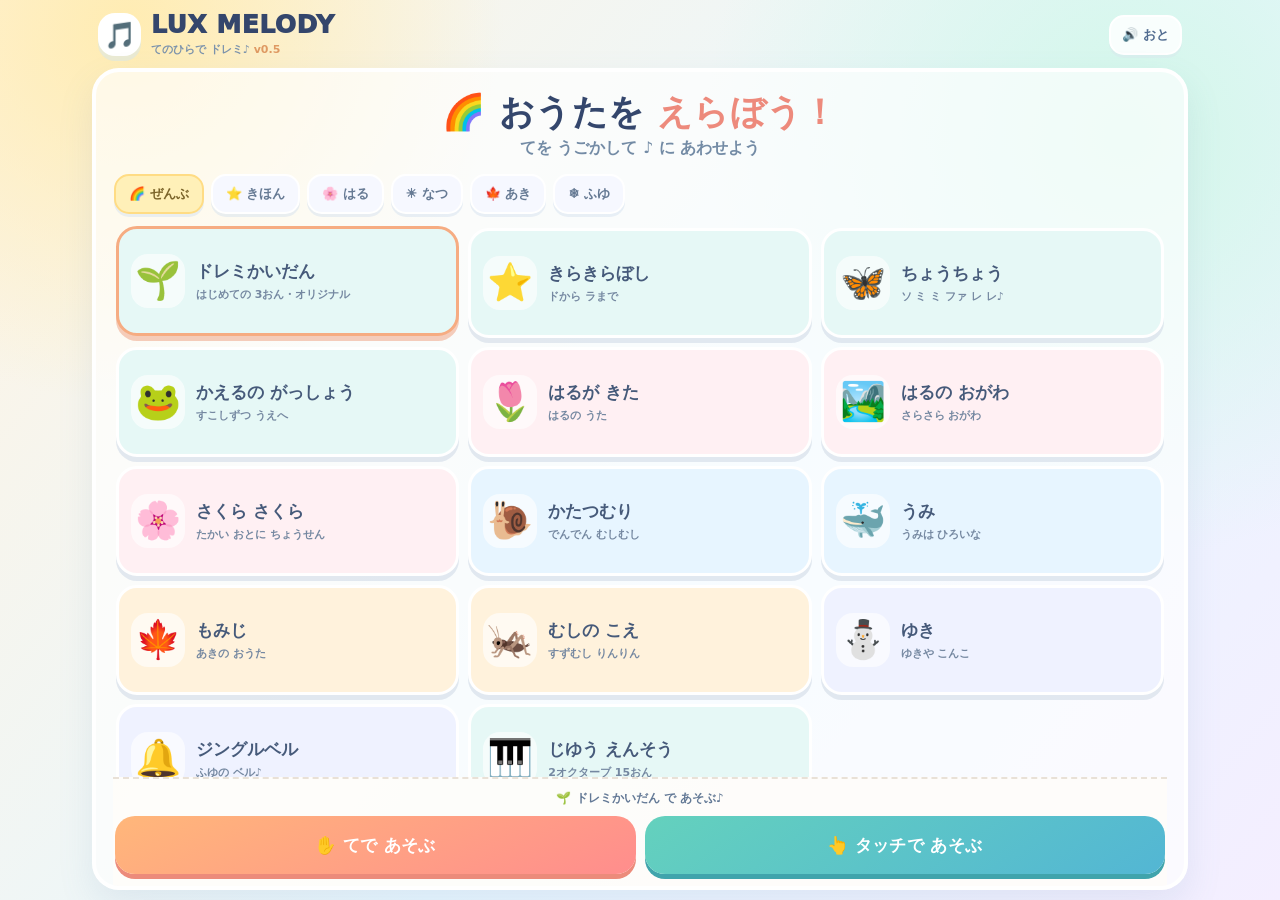
==== commit c7a063d4: "LUX MELODY v0.5: continuous notes on success, pause on error, synced backing melody" ====
--- a/lux-melody/index.html
+++ b/lux-melody/index.html
@@ -17,19 +17,19 @@
 .songGrid{overflow-y:auto;flex:1;min-height:0;display:grid;grid-template-columns:repeat(3,minmax(0,1fr));grid-auto-rows:min-content;align-content:start;gap:9px;padding:4px 3px 20px}.songCard{border:3px solid white;border-radius:21px;min-height:110px;background:var(--bg,#fff5eb);text-align:left;display:flex;align-items:center;gap:11px;padding:10px 12px;color:#465a7a;box-shadow:0 5px 0 #d6dee9aa;transition:transform .12s}.songCard[aria-pressed=true]{border-color:#f6ac82;box-shadow:0 5px 0 #f0b49baa;transform:translateY(-2px)}.songIcon{font-size:clamp(27px,4.1vw,37px);display:grid;place-items:center;width:54px;height:54px;flex:none;background:#ffffffa0;border-radius:17px}.songWords{min-width:0;display:flex;flex-direction:column;gap:4px}.songWords b{font-size:clamp(14px,2vw,17px);line-height:1.35;font-weight:1000}.songWords small{color:#7588a1;font-weight:850;font-size:11px;line-height:1.4}.songCard .medal{font-size:12px;color:#d59a2a;font-weight:1000}
 .homeFoot{border-top:2px dashed #e9e1d7;padding:11px 2px 12px;background:#fffdf9bb;flex:none;display:grid;grid-template-columns:1fr 1fr;gap:9px}.choiceName{grid-column:1/-1;text-align:center;color:#637996;font-weight:900;font-size:12px}.mainBtn{border:0;border-radius:20px;min-height:58px;padding:10px 9px;color:white;font-weight:1000;font-size:clamp(13px,3vw,17px);box-shadow:0 6px 0 #d7a6a0;letter-spacing:.02em}.mainBtn.cam{background:linear-gradient(155deg,#ffb77a,#ff8d8d);box-shadow:0 5px 0 #ec8b7b}.mainBtn.touch{background:linear-gradient(145deg,#64d1bd,#53b6d4);box-shadow:0 5px 0 #40a4ac}.mainBtn:active{transform:translateY(3px);box-shadow:0 2px 0 #c6ccd2}
 .game{padding:10px;gap:8px}.gameHead{display:flex;gap:7px;align-items:center;justify-content:space-between}.gameName{font-size:clamp(14px,3vw,19px);font-weight:1000;min-width:0;white-space:nowrap;overflow:hidden;text-overflow:ellipsis}.counter{flex:none;border:2px solid #fff;background:#fff8df;padding:6px 10px;border-radius:14px;color:#906f38;font-size:13px;font-weight:1000}.playBoard{flex:1;min-height:225px;border-radius:24px;overflow:hidden;position:relative;background:linear-gradient(180deg,#ebf8ff 0%,#f4f0ff 72%,#f9f4ff);border:3px solid white;box-shadow:inset 0 4px 15px #cbdfee60;touch-action:none;user-select:none}.playBoard canvas{width:100%;height:100%;display:block;touch-action:none}.boardPrompt{position:absolute;top:8px;left:50%;transform:translateX(-50%);background:#fffdf3e9;padding:6px 14px;border-radius:30px;white-space:nowrap;font-size:clamp(12px,2.7vw,17px);font-weight:1000;color:#687d93;border:2px solid white;pointer-events:none;max-width:95%;overflow:hidden;text-overflow:ellipsis}.sticker{position:absolute;left:52%;top:41%;transform:translate(-50%,-50%);font-size:clamp(22px,7vw,47px);font-weight:1000;color:#e78361;text-shadow:2px 3px 0 white;pointer-events:none;opacity:0;transition:opacity .14s}.sticker.shown{opacity:1;animation:pop .32s ease-out}@keyframes pop{50%{transform:translate(-50%,-65%) scale(1.2)}}
-.playBar{display:flex;align-items:center;justify-content:space-between;gap:8px;padding:0 4px}.nowNote{font-size:clamp(17px,3.7vw,23px);font-weight:1000}.playHint{color:#6987a0;font-size:clamp(11px,2.4vw,14px);font-weight:850;text-align:right}.progress{height:10px;background:#e6eaf3;border-radius:20px;overflow:hidden;flex:none}.progress b{display:block;width:0;height:100%;background:linear-gradient(90deg,#7bcfba,#f8c46f);transition:width .2s;border-radius:20px}.touchControls{flex:none;background:#ffffffdf;border:2px solid white;border-radius:21px;padding:8px 9px;display:flex;align-items:center;justify-content:center;gap:10px;min-height:61px}.moveBtn{white-space:nowrap;border:0;border-radius:16px;background:#c7eaf8;color:#357eaa;min-height:53px;min-width:104px;padding:6px 10px;font-size:16px;font-weight:1000;box-shadow:0 3px 0 #98c4e4}.moveBtn.down{background:#fce2bd;color:#a97a45;box-shadow:0 3px 0 #edc79e}.controlMiddle{display:flex;flex-direction:column;align-items:center;gap:2px;font-size:12px;color:#7e90a5;font-weight:1000;min-width:88px;text-align:center}.controlMiddle strong{font-size:18px;color:#4e6585}.camControls{background:#fff7e5;border:2px solid white;border-radius:16px;text-align:center;padding:10px;color:#796d80;font-weight:1000;font-size:15px;min-height:60px;display:grid;place-items:center}.footerTips{color:#8697ae;text-align:center;font-size:11px;font-weight:850;padding:0 8px 2px}
+.playBar{display:flex;align-items:center;justify-content:space-between;gap:8px;padding:0 4px}.playTools{display:flex;align-items:center;gap:8px}.backingBtn{border:2px solid white;background:#fff0bd;border-radius:12px;color:#866527;white-space:nowrap;font-weight:1000;font-size:12px;min-height:36px;padding:6px 9px;box-shadow:0 3px 0 #e5d2a0}.backingBtn[aria-pressed=false]{background:#edf0f5;color:#8292a5;box-shadow:0 3px 0 #dfe5ed}.nowNote{font-size:clamp(17px,3.7vw,23px);font-weight:1000}.playHint{color:#6987a0;font-size:clamp(11px,2.4vw,14px);font-weight:850;text-align:right}.progress{height:10px;background:#e6eaf3;border-radius:20px;overflow:hidden;flex:none}.progress b{display:block;width:0;height:100%;background:linear-gradient(90deg,#7bcfba,#f8c46f);transition:width .2s;border-radius:20px}.touchControls{flex:none;background:#ffffffdf;border:2px solid white;border-radius:21px;padding:8px 9px;display:flex;align-items:center;justify-content:center;gap:10px;min-height:61px}.moveBtn{white-space:nowrap;border:0;border-radius:16px;background:#c7eaf8;color:#357eaa;min-height:53px;min-width:104px;padding:6px 10px;font-size:16px;font-weight:1000;box-shadow:0 3px 0 #98c4e4}.moveBtn.down{background:#fce2bd;color:#a97a45;box-shadow:0 3px 0 #edc79e}.controlMiddle{display:flex;flex-direction:column;align-items:center;gap:2px;font-size:12px;color:#7e90a5;font-weight:1000;min-width:88px;text-align:center}.controlMiddle strong{font-size:18px;color:#4e6585}.camControls{background:#fff7e5;border:2px solid white;border-radius:16px;text-align:center;padding:10px;color:#796d80;font-weight:1000;font-size:15px;min-height:60px;display:grid;place-items:center}.footerTips{color:#8697ae;text-align:center;font-size:11px;font-weight:850;padding:0 8px 2px}
 .finish{align-items:center;justify-content:center;padding:22px;gap:16px;text-align:center;background:radial-gradient(circle at 50% 28%,#ffedb9 0,transparent 41%)}.finish .big{font-size:85px;line-height:1.1}.finish h2{font-size:clamp(27px,6vw,41px);margin:0;font-weight:1000;color:#ec8875}.finish p{font-size:19px;color:#758e9f;font-weight:900}.finishButtons{width:min(360px,100%);display:grid;gap:12px}
 .setup{align-items:center;justify-content:center;gap:13px;text-align:center;padding:22px}.setupArt{font-size:clamp(60px,12vw,110px);line-height:1}.setup h2{font-size:clamp(23px,5vw,34px);margin:0}.setup p{font-size:clamp(13px,3vw,17px);color:#7388a5;font-weight:900;max-width:390px;margin:0}.meter{width:min(340px,90%);height:18px;border:3px solid white;border-radius:99px;background:#e4eaf4;overflow:hidden}.meter b{display:block;width:0;height:100%;border-radius:99px;background:linear-gradient(90deg,#6fd3c5,#f5bf6f)}.setupFoot{width:min(340px,100%);display:grid;gap:10px}.setupError{font-size:12px;color:#ad635c;font-weight:900}
 .freeBoard{padding:10px;gap:8px}.freeMain{flex:1;min-height:150px;display:flex;align-items:center;justify-content:center;gap:18px;flex-direction:column;text-align:center}.freeOrb{display:grid;place-items:center;border-radius:50%;background:#ffcf76;color:white;border:8px solid white;width:min(32vh,170px);height:min(32vh,170px);font-size:clamp(46px,11vw,78px);font-weight:1000;box-shadow:0 7px 0 #ead8ba}.freeTrack{display:grid;grid-template-columns:repeat(8,minmax(0,1fr));gap:5px;padding:8px;background:white;border-radius:20px}.freeKey{border:0;border-radius:13px;height:60px;background:var(--note);color:#374b68;font-size:17px;font-weight:1000;box-shadow:0 3px 0 #aaa4;touch-action:none}.freeKey small{display:block;font-size:9px}.freeKey.active{outline:4px solid #698bc5;transform:translateY(3px);box-shadow:none}.freeHelp{text-align:center;font-size:13px;font-weight:900;color:#667e96}
 @media(max-width:760px){.songGrid{grid-template-columns:repeat(2,minmax(0,1fr))}.songCard{min-height:90px;padding:9px 8px;gap:8px}.songIcon{width:41px;height:44px;font-size:27px}.home{padding:10px 10px 0}.seasons{padding:10px 0}.tab{padding:9px 11px}.songWords b{font-size:13px}.songWords small{font-size:10px}.app{padding-left:7px;padding-right:7px}.mainBtn{min-height:55px}.logoMark{height:38px;width:38px}.shell{border-radius:21px}}
 @media(max-height:690px){.homeTop .bubbly{font-size:23px}.homeTop .lead{font-size:12px}.seasons{padding:7px 0}.songCard{min-height:72px}.homeFoot{padding:7px 0 10px}.game{gap:6px}.touchControls{min-height:52px;padding:5px}.moveBtn{min-height:46px}}
-@media(max-width:400px){.topButtons .subbtn{font-size:11px;padding:8px}.logo h1{font-size:18px}.controlMiddle{min-width:67px}.moveBtn{min-width:80px;padding:6px 8px}.freeKey{font-size:14px;height:53px}}
+@media(max-width:400px){.playTools{gap:3px}.playHint{display:none}.backingBtn{font-size:11px;padding:5px 7px}.topButtons .subbtn{font-size:11px;padding:8px}.logo h1{font-size:18px}.controlMiddle{min-width:67px}.moveBtn{min-width:80px;padding:6px 8px}.freeKey{font-size:14px;height:53px}}
 @media(prefers-reduced-motion:reduce){*,*:before,*:after{animation-duration:.01s!important;transition-duration:.01s!important}}
 </style>
 </head>
 <body>
 <div class="app">
-<header class="topbar"><div class="logo"><span class="logoMark">🎵</span><div><h1>LUX MELODY</h1><small>てのひらで ドレミ♪ <span style="color:#df9a63">v0.4</span></small></div></div><div class="topButtons"><button class="subbtn" id="soundBtn" aria-label="おとの オン オフ">🔊 おと</button><button class="subbtn" id="homeBtn" hidden>⌂ もどる</button></div></header>
+<header class="topbar"><div class="logo"><span class="logoMark">🎵</span><div><h1>LUX MELODY</h1><small>てのひらで ドレミ♪ <span style="color:#df9a63">v0.5</span></small></div></div><div class="topButtons"><button class="subbtn" id="soundBtn" aria-label="おとの オン オフ">🔊 おと</button><button class="subbtn" id="homeBtn" hidden>⌂ もどる</button></div></header>
 <main class="shell">
 <section class="page home" id="home">
  <div class="homeTop"><div class="bubbly">🌈 おうたを <em>えらぼう！</em></div><p class="lead">てを うごかして ♪ に あわせよう</p></div>
@@ -46,10 +46,10 @@
 <section class="page game" id="game" hidden>
  <div class="gameHead"><div class="gameName" id="gameName">⭐ きらきらぼし</div><div class="counter" id="counter">0 / 14 ⭐</div></div>
  <div class="playBoard" id="playBoard"><canvas id="canvas" aria-label="おとの たかさが わかる ゲーム がめん"></canvas><div class="boardPrompt" id="boardPrompt">♪ を おなじ たかさに しよう</div><div class="sticker" id="sticker">やったね！ ⭐</div></div>
- <div class="playBar"><div class="nowNote" id="currentNote">♪ ド</div><div class="playHint" id="playHint">たかさを あわせてね！</div></div><div class="progress"><b id="progressFill"></b></div>
+ <div class="playBar"><div class="nowNote" id="currentNote">♪ ド</div><div class="playTools"><div class="playHint" id="playHint">🎵 おんがくが ながれるよ</div><button class="backingBtn" id="backingBtn" aria-label="ばんそうの オン オフ" aria-pressed="true">🎹 ばんそう ON</button></div></div><div class="progress"><b id="progressFill"></b></div>
  <div class="touchControls" id="touchControls"><button class="moveBtn down" id="downBtn">▼ ひくく</button><div class="controlMiddle"><strong id="touchPitch">ド</strong><span>ゆびで ♪ を うごかそう</span></div><button class="moveBtn" id="upBtn">▲ たかく</button></div>
  <div class="camControls" id="camControls" hidden>✋ パーで あわせてね　・　✊ グーで おやすみ</div>
- <div class="footerTips">おとが あえば ポーン♪　まちがえても だいじょうぶ！</div>
+ <div class="footerTips">🎶 あうと そのまま すすむよ！　ちがうときは ♪ が まつよ</div>
 </section>
 <section class="page game freeBoard" id="free" hidden>
  <div class="gameHead"><div class="gameName">🌈 じゆう えんそう</div><div class="counter">15おん 🎶</div></div>
@@ -68,11 +68,11 @@
  const CSSCOL=['#ff9c9b','#ffc07b','#f8d775','#8ad8b3','#8dcfff','#bda3ec','#f3a4ca'];
  const SCALE=[0,2,4,5,7,9,11,12,14,16,17,19,21,23,24];
  const TABS=[['all','🌈 ぜんぶ'],['basic','⭐ きほん'],['spring','🌸 はる'],['summer','☀️ なつ'],['autumn','🍁 あき'],['winter','❄️ ふゆ']];
- // わらべうた・民謡・古い唱歌の短い冒頭フレーズ。音の長さは練習しやすく均等化。
+ // 伝承歌・古い唱歌の短い練習フレーズ。音の長さは幼児向けに一部簡略化。
  // 音番号=0:ド4 1:レ4 ... 7:高ド5。高い音から低い音への動きを目で見て覚える。
  const SONGS=[
-  {id:'steps',name:'ドレミかいだん',ico:'🌱',group:'basic',level:1,notes:[0,1,2,1,0,0,1,2,2,1,0],sub:'はじめての 3おん・オリジナル'},
-  {id:'twinkle',name:'きらきらぼし',ico:'⭐',group:'basic',level:2,notes:[0,0,4,4,5,5,4,3,3,2,2,1,1,0],sub:'ドから ラまで'},
+  {id:'steps',name:'ドレミかいだん',ico:'🌱',group:'basic',level:1,notes:[0,1,2,1,0,0,1,2,2,1,0],beats:[1,1,1.6,1,1.6,1,1,1.6,1,1,2],sub:'はじめての 3おん・オリジナル'},
+  {id:'twinkle',name:'きらきらぼし',ico:'⭐',group:'basic',level:2,notes:[0,0,4,4,5,5,4,3,3,2,2,1,1,0],beats:[1,1,1,1,1,1,2,1,1,1,1,1,1,2],sub:'ドから ラまで'},
   {id:'butterfly',name:'ちょうちょう',ico:'🦋',group:'basic',level:2,notes:[4,2,2,3,1,1,0,1,2,3,4,4,4],sub:'ソ ミ ミ ファ レ レ♪'},
   {id:'frog',name:'かえるの がっしょう',ico:'🐸',group:'basic',level:2,notes:[0,1,2,3,2,1,0,2,3,4,5,4,3,2],sub:'すこしずつ うえへ'},
   {id:'spring',name:'はるが きた',ico:'🌷',group:'spring',level:2,notes:[4,2,3,4,5,4,2,3,4,7,5,4,2,0,1],sub:'はるの うた'},
@@ -86,7 +86,7 @@
   {id:'jingle',name:'ジングルベル',ico:'🔔',group:'winter',level:3,notes:[2,2,2,2,2,2,2,4,0,1,2,3,3,3,3,3,2,2,2,2,1,1,2,1,4],sub:'ふゆの ベル♪'},
   {id:'free',name:'じゆう えんそう',ico:'🎹',group:'basic',level:3,notes:[],sub:'2オクターブ 15おん'}
  ];
- let filter='all',selectedSong=SONGS[0],song=null,phase='home',source='touch',currentPitch=0,readyAt=0,matchedSince=0,scrollOffset=0,goodIndex=0,blinkAt=0,showStickerUntil=0,stickerHandle=0;
+ let filter='all',selectedSong=SONGS[0],song=null,phase='home',source='touch',currentPitch=0,scrollOffset=0,goodIndex=0,stickerHandle=0,noteBeats=[],backingStep=0,backingOn=true,finishTimer=0;
  let ctx=$('canvas').getContext('2d'),cw=300,ch=350,pxRatio=1,prevFrame=0,loopId=0,pressHold=0;
  let soundOn=true,audio=null,voice=null,gain=null,voiceNote=-1;
  let handPose='unknown',candidate='unknown',candCount=0,lastPoseChange=0,stream=null,engine=null,videoLoop=0,visionBusy=false,lastVision=0,lastHand=0,handSize=NaN,smoothSize=NaN,nearSize=NaN,farSize=NaN,calStage='',runId=0;
@@ -104,6 +104,36 @@
  function setBest(id,count){try{localStorage.setItem('luxmelody-v04-'+id,String(Math.max(count,getBest(id))))}catch(e){}}
  function audioReady(){try{if(!audio)audio=new(window.AudioContext||window.webkitAudioContext)();if(audio.state==='suspended')audio.resume().catch(()=>{});}catch(e){}}
  function playBell(p,seconds=.48){if(!soundOn)return;audioReady();if(!audio||audio.state!=='running')return;const t=audio.currentTime;const base=freqOf(clamp(p,0,14));for(const [type,mult,amp] of [['sine',1,.19],['triangle',2,.035]]){const osc=audio.createOscillator(),env=audio.createGain();osc.type=type;osc.frequency.setValueAtTime(base*mult,t);env.gain.setValueAtTime(.0001,t);env.gain.exponentialRampToValueAtTime(amp,t+.025);env.gain.exponentialRampToValueAtTime(.0001,t+seconds);osc.connect(env);env.connect(audio.destination);osc.start(t);osc.stop(t+seconds+.03)}}
+ // BGM is driven by scroll distance, not wall-clock time. It naturally pauses at a wrong note.
+ const CHORDS=[[0,4,7],[5,9,12],[7,11,14],[0,4,7]];
+ function softTone(hz,volume,seconds,type='sine'){
+  if(!soundOn||!backingOn||!audio||audio.state!=='running')return;
+  const t=audio.currentTime,osc=audio.createOscillator(),env=audio.createGain();
+  osc.type=type;osc.frequency.setValueAtTime(hz,t);
+  env.gain.setValueAtTime(.0001,t);
+  env.gain.exponentialRampToValueAtTime(Math.max(.0002,volume),t+.022);
+  env.gain.exponentialRampToValueAtTime(.0001,t+seconds);
+  osc.connect(env);env.connect(audio.destination);osc.start(t);osc.stop(t+seconds+.03);
+ }
+ function backingPulse(tick){
+  if(!backingOn||!soundOn||phase!=='game')return;
+  const musicalBeat=Math.max(0,tick/2-2),bar=Math.floor(musicalBeat/4);
+  const chord=CHORDS[bar%CHORDS.length];
+  const arpeggio=[0,1,2,1,0,1,2,1][tick%8];
+  softTone(261.625565*Math.pow(2,chord[arpeggio]/12),.048,.20,'sine');
+  if(tick%2===0){
+   softTone(130.812783*Math.pow(2,chord[0]/12),.072,.43,'triangle');
+   if(tick%8===0)softTone(261.625565*Math.pow(2,chord[1]/12),.033,.72,'sine');
+  }
+ }
+ function beatLength(){return song.level===1?0.69:song.level===2?0.57:0.51}
+ function noteDuration(index){return song.beats?.[index]??((index===song.notes.length-1||index%7===6)?1.7:1)}
+ function setupRhythm(){noteBeats=[];let beat=0;for(let i=0;i<song.notes.length;i++){noteBeats.push(beat);beat+=noteDuration(i)}backingStep=0}
+ function backingAlongScroll(spacing,origin,judge){
+  // Two-beat gentle introduction before the first note reaches the judge line.
+  const first=origin-judge-2*spacing;
+  while(backingStep<600&&first+backingStep*spacing/2<=scrollOffset+.0001){backingPulse(backingStep);backingStep++}
+ }
  function stopVoice(){if(!voice||!audio)return;const t=audio.currentTime;try{gain.gain.cancelScheduledValues(t);gain.gain.setTargetAtTime(.0001,t,.018);voice.stop(t+.1);}catch(e){}voice=null;gain=null;voiceNote=-1}
  function startVoice(p){if(!soundOn){stopVoice();return;}audioReady();if(!audio||audio.state!=='running')return;const t=audio.currentTime;if(!voice){voice=audio.createOscillator();gain=audio.createGain();voice.type='sine';voice.frequency.value=freqOf(p);gain.gain.value=.0001;voice.connect(gain);gain.connect(audio.destination);voice.start()}if(voiceNote!==p){voice.frequency.setTargetAtTime(freqOf(p),t,.035);voiceNote=p}gain.gain.setTargetAtTime(.15,t,.028)}
  function resizeCanvas(){const canvas=$('canvas'),r=canvas.getBoundingClientRect();if(!r.width||!r.height)return;pxRatio=Math.min(2,window.devicePixelRatio||1);cw=r.width;ch=r.height;canvas.width=Math.round(cw*pxRatio);canvas.height=Math.round(ch*pxRatio);ctx.setTransform(pxRatio,0,0,pxRatio,0,0)}
@@ -111,35 +141,47 @@
  function levels(){const [lo,hi]=getRange();return hi-lo+1}
  function pitchY(p){const [lo,hi]=getRange();const top=57,bottom=ch-38;return bottom-(p-lo)/(Math.max(1,hi-lo))*(bottom-top)}
  function selectPitch(n){if(phase==='free'){currentPitch=clamp(n,0,14);refreshFree();if(source==='touch')playBell(currentPitch,.2);return;}if(phase!=='game')return;const [lo,hi]=getRange();currentPitch=clamp(n,lo,hi);$('currentNote').textContent='♪ いま：'+nameOf(currentPitch);$('touchPitch').textContent=nameOf(currentPitch);$('currentNote').style.color=colorOf(currentPitch)}
- function startMusic(input){source=input;audioReady();song=selectedSong;goodIndex=0;scrollOffset=0;matchedSince=0;blinkAt=0;currentPitch=0;prevFrame=0;readyAt=performance.now()+400;if(song.id==='free'){setPage('free');buildFree();return;}const min=Math.min(...song.notes),max=Math.max(...song.notes);currentPitch=Math.round((min+max)/2);setPage('game');$('gameName').textContent=song.ico+' '+song.name;$('touchControls').hidden=source==='camera';$('camControls').hidden=source!=='camera';selectPitch(currentPitch);refreshCounter();resizeCanvas()}
+ function startMusic(input){clearTimeout(finishTimer);source=input;audioReady();song=selectedSong;goodIndex=0;scrollOffset=0;currentPitch=0;prevFrame=0;setupRhythm();if(song.id==='free'){setPage('free');buildFree();return;}const min=Math.min(...song.notes),max=Math.max(...song.notes);currentPitch=Math.round((min+max)/2);setPage('game');$('gameName').textContent=song.ico+' '+song.name;$('touchControls').hidden=source==='camera';$('camControls').hidden=source!=='camera';$('playHint').textContent='🎵 おんがくが ながれるよ';selectPitch(currentPitch);refreshCounter();resizeCanvas()}
  function refreshCounter(){$('counter').textContent=goodIndex+' / '+song.notes.length+' ⭐';$('progressFill').style.width=(goodIndex/song.notes.length*100)+'%';$('boardPrompt').textContent=goodIndex<song.notes.length?'つぎは「'+nameOf(song.notes[goodIndex])+'」の たかさ♪':'よく できました！'}
- function spark(){const e=$('sticker');const text=['やったね！ ⭐','ぴったり！ ✨','じょうず！ 🌈','すごい！ 💛'];e.textContent=text[goodIndex%4];e.classList.remove('shown');void e.offsetWidth;e.classList.add('shown');e.classList.add('shown');clearTimeout(stickerHandle);stickerHandle=setTimeout(()=>e.classList.remove('shown'),700)}
+ function spark(){if(goodIndex%4!==0)return;const e=$('sticker');e.textContent='✨';e.classList.remove('shown');void e.offsetWidth;e.classList.add('shown');clearTimeout(stickerHandle);stickerHandle=setTimeout(()=>e.classList.remove('shown'),340)}
  function finishSong(){setBest(song.id,goodIndex);setPage('finish');$('doneTitle').textContent=song.ico+' '+song.name+'　かんせい！';fillCards();[0,2,4,7].forEach((p,i)=>setTimeout(()=>{if(phase==='finish')playBell(p,.26)},i*165));}
- function advance(now){const p=song.notes[goodIndex];playBell(p,.34);goodIndex++;spark();refreshCounter();matchedSince=0;readyAt=now+530;if(goodIndex>=song.notes.length){setTimeout(()=>{if(phase==='game'&&song===selectedSong)finishSong()},700)}}
- function updateGame(now,dt){if(phase!=='game'||!song||goodIndex>=song.notes.length)return;const spacing=clamp(cw*.34,103,155),origin=cw+35,judge=cw*.25;
-  const targetLimit=origin+goodIndex*spacing-judge;
-  if(scrollOffset<targetLimit){scrollOffset=Math.min(targetLimit,scrollOffset+Math.min(70,dt)/1000*(source==='camera'?140:170));matchedSince=0;}
-  else if(now>=readyAt){const right=currentPitch===song.notes[goodIndex];const ok=source==='touch'||(handPose==='open'&&now-lastHand<550);if(right&&ok){if(!matchedSince)matchedSince=now;if(now-matchedSince>(source==='camera'?320:190))advance(now);}else matchedSince=0;}
+ function advance(now){const p=song.notes[goodIndex];playBell(p,Math.min(.86,noteDuration(goodIndex)*beatLength()*.87));goodIndex++;spark();refreshCounter();if(goodIndex>=song.notes.length){const finishedSong=song;finishTimer=setTimeout(()=>{if(phase==='game'&&song===finishedSong)finishSong()},900)}}
+ function updateGame(now,dt){
+  if(phase!=='game'||!song||goodIndex>=song.notes.length)return;
+  const spacing=clamp(cw*.24,78,114),origin=cw+35,judge=cw*.25;
+  const goal=origin+noteBeats[goodIndex]*spacing-judge;
+  if(scrollOffset<goal){
+   scrollOffset=Math.min(goal,scrollOffset+Math.min(80,dt)/1000*spacing/beatLength());
+   backingAlongScroll(spacing,origin,judge);
+  }
+  // A correct note immediately releases the next one. Wrong notes alone stop the scroll.
+  const atLine=scrollOffset>=goal-.001;
+  if(atLine){
+   const correct=currentPitch===song.notes[goodIndex];
+   const handReady=source==='touch'||(handPose==='open'&&now-lastHand<550);
+   if(correct&&handReady){advance(now);$('playHint').textContent='🎵 おんがくが ながれるよ'}
+   else {$('playHint').textContent='♪ あわせたら すすむよ'}
+  }else{$('playHint').textContent='🎵 おんがくが ながれるよ'}
   drawGame(now,spacing,origin,judge);
  }
  function drawGame(now,spacing,origin,judge){const g=ctx,w=cw,h=ch;if(w<20||h<20)return;g.clearRect(0,0,w,h);const grad=g.createLinearGradient(0,0,w,h);grad.addColorStop(0,'#e9f8ff');grad.addColorStop(.75,'#f9f1ff');grad.addColorStop(1,'#fff7dc');g.fillStyle=grad;g.fillRect(0,0,w,h);
   // ふわふわ雲
   for(let k=0;k<4;k++){const x=((w*.14+k*w*.34-(now*.011*(k%2+1)))%(w+150)+(w+150))%(w+150)-70;const y=24+(k%2)*44;g.fillStyle='#ffffffa8';g.beginPath();g.ellipse(x,y,36,15,0,0,7);g.ellipse(x+23,y-8,27,20,0,0,7);g.fill()}
   const [lo,hi]=getRange();for(let p=lo;p<=hi;p++){const y=pitchY(p),color=colorOf(p);g.fillStyle=p%2?'#ffffff70':'#ffffffa7';g.fillRect(0,y-(h-94)/(Math.max(1,hi-lo)*2),w,(h-94)/Math.max(1,hi-lo));g.strokeStyle='#b3c7e07a';g.setLineDash([4,6]);g.beginPath();g.moveTo(50,y);g.lineTo(w-4,y);g.stroke();g.setLineDash([]);g.fillStyle=color;g.font='1000 18px sans-serif';g.textBaseline='middle';g.textAlign='left';g.fillText(nameOf(p),11,y)}
-  const isAt=(scrollOffset>=origin+goodIndex*spacing-judge-.1);
+  const isAt=goodIndex<song.notes.length&&(scrollOffset>=origin+noteBeats[goodIndex]*spacing-judge-.1);
   g.strokeStyle='#ffb272';g.lineWidth=4;g.setLineDash([7,8]);g.beginPath();g.moveTo(judge,45);g.lineTo(judge,h-19);g.stroke();g.setLineDash([]);
   g.font='900 11px sans-serif';g.textAlign='center';g.fillStyle='#a9805d';g.fillText('ここで あわせる',judge,38);
   // 横から流れてくる音符
-  for(let i=goodIndex;i<Math.min(song.notes.length,goodIndex+8);i++){const x=origin+i*spacing-scrollOffset;if(x>w+40||x<-60)continue;const p=song.notes[i],y=pitchY(p);g.save();g.globalAlpha=i===goodIndex?1:.8;g.shadowColor=colorOf(p);g.shadowBlur=i===goodIndex?14:2;g.fillStyle=colorOf(p);g.beginPath();g.ellipse(x,y,19,16,-.26,0,Math.PI*2);g.fill();g.shadowBlur=0;g.strokeStyle='#ffffff';g.lineWidth=3;g.stroke();g.fillStyle=colorOf(p);g.fillRect(x+15,y-42,5,44);g.fillStyle='#33486d';g.textAlign='center';g.font='1000 16px sans-serif';g.fillText(nameOf(p),x,y+31);g.restore()}
+  for(let i=goodIndex;i<Math.min(song.notes.length,goodIndex+8);i++){const x=origin+noteBeats[i]*spacing-scrollOffset;if(x>w+40||x<-60)continue;const p=song.notes[i],y=pitchY(p);g.save();g.globalAlpha=i===goodIndex?1:.8;g.shadowColor=colorOf(p);g.shadowBlur=i===goodIndex?14:2;g.fillStyle=colorOf(p);g.beginPath();g.ellipse(x,y,19,16,-.26,0,Math.PI*2);g.fill();g.shadowBlur=0;g.strokeStyle='#ffffff';g.lineWidth=3;g.stroke();g.fillStyle=colorOf(p);g.fillRect(x+15,y-42,5,44);g.fillStyle='#33486d';g.textAlign='center';g.font='1000 16px sans-serif';g.fillText(nameOf(p),x,y+31);g.restore()}
   const myY=pitchY(currentPitch);g.shadowColor='#f5aa52';g.shadowBlur=20;g.fillStyle='#ffca75';g.beginPath();g.arc(judge,myY,17,0,Math.PI*2);g.fill();g.shadowBlur=0;g.strokeStyle='#fff';g.lineWidth=4;g.stroke();g.fillStyle='#70562f';g.font='1000 25px sans-serif';g.textAlign='center';g.textBaseline='middle';g.fillText('♪',judge,myY-1);
   if(isAt&&song.notes[goodIndex]!==currentPitch){const y=pitchY(song.notes[goodIndex]);g.fillStyle='#966fb5';g.font='1000 13px sans-serif';g.textAlign='center';g.fillText(song.notes[goodIndex]>currentPitch?'⬆ もっと たかく！':'⬇ もっと ひくく！',w*.66,h-17)}
-  else if(isAt){g.fillStyle='#5f9c86';g.font='1000 13px sans-serif';g.textAlign='center';g.fillText('そのまま♪',w*.66,h-17)}
+  else if(isAt){g.fillStyle='#5f9c86';g.font='1000 13px sans-serif';g.textAlign='center';g.fillText('✋ パーで おとが なるよ♪',w*.67,h-17)}
  }
  function animate(now){const dt=prevFrame?now-prevFrame:16;prevFrame=now;if(phase==='game')updateGame(now,dt);loopId=requestAnimationFrame(animate)}
  function pointerToPitch(e){const rect=$('playBoard').getBoundingClientRect(),y=clamp(e.clientY-rect.top,55,ch-38);const [lo,hi]=getRange();return clamp(Math.round(lo+(ch-38-y)/(ch-95)*(hi-lo)),lo,hi)}
  function buildFree(){const t=$('freeTrack');t.replaceChildren();for(let i=0;i<15;i++){const b=document.createElement('button');b.className='freeKey';b.style.setProperty('--note',colorOf(i));b.textContent=SOL[i%7];const sm=document.createElement('small');sm.textContent=i<7?'ひくい':i<14?'たかい':'もっと たかい';b.append(sm);b.setAttribute('aria-label',nameOf(i));b.addEventListener('pointerdown',e=>{e.preventDefault();selectPitch(i);});t.append(b)}$('freeCameraInfo').hidden=source!=='camera';currentPitch=0;refreshFree()}
  function refreshFree(){const circle=$('freeOrb');circle.textContent=nameOf(currentPitch);circle.style.background=colorOf(currentPitch);[...$('freeTrack').children].forEach((b,i)=>b.classList.toggle('active',i===currentPitch));$('freeHint').textContent='♪ '+nameOf(currentPitch)+' の おと！'}
- function onPose(next){if(handPose===next)return;handPose=next;if(source==='camera'&&phase==='free'&&next!=='open')stopVoice();if(phase==='game'&&next!=='open')matchedSince=0;}
+ function onPose(next){if(handPose===next)return;handPose=next;if(source==='camera'&&phase==='free'&&next!=='open')stopVoice();}
  function measurePalm(points){const a=points[5],b=points[17],c=points[0],d=points[9];return Math.hypot(a.x-b.x,a.y-b.y)*.7+Math.hypot(c.x-d.x,c.y-d.y)*.3}
  function handShape(p){const fingers=[[5,6,7,8],[9,10,11,12],[13,14,15,16],[17,18,19,20]];let extended=0;for(const [m,q,d,t] of fingers){const a=p[m],b=p[q],c=p[d],tip=p[t];const ux=a.x-b.x,uy=a.y-b.y,vx=c.x-b.x,vy=c.y-b.y;const v=Math.hypot(ux,uy)*Math.hypot(vx,vy);if(v<1e-6)continue;const angle=Math.acos(clamp((ux*vx+uy*vy)/v,-1,1))*180/Math.PI;const stretch=Math.hypot(tip.x-a.x,tip.y-a.y)/Math.max(.001,Math.hypot(b.x-a.x,b.y-a.y));if(angle>142&&stretch>1.65)extended++}return extended>=3?'open':extended<=1?'closed':'unknown'}
  function stabilizePose(p){if(p!==candidate){candidate=p;candCount=1}else candCount++;if(p!=='unknown'&&candCount>=2){lastPoseChange=performance.now();onPose(p)}if(p==='unknown'&&candCount>=4&&performance.now()-lastPoseChange>550)onPose('unknown')}
@@ -163,12 +205,13 @@
  function goHome(){++runId;stopCamera();setPage('home');fillCards()}
  $('camBtn').addEventListener('click',cameraStart);$('touchBtn').addEventListener('click',touchStart);$('fallback').addEventListener('click',touchStart);$('calNext').addEventListener('click',takeCalibration);$('homeBtn').addEventListener('click',goHome);
  $('againBtn').addEventListener('click',()=>startMusic(source));$('pickBtn').addEventListener('click',goHome);
+ $('backingBtn').addEventListener('click',()=>{backingOn=!backingOn;$('backingBtn').textContent=backingOn?'🎹 ばんそう ON':'🎹 ばんそう OFF';$('backingBtn').setAttribute('aria-pressed',String(backingOn));});
  $('soundBtn').addEventListener('click',()=>{soundOn=!soundOn;$('soundBtn').textContent=soundOn?'🔊 おと':'🔇 おとなし';if(!soundOn)stopVoice();else audioReady()});
  $('upBtn').addEventListener('click',()=>{audioReady();selectPitch(currentPitch+1)});$('downBtn').addEventListener('click',()=>{audioReady();selectPitch(currentPitch-1)});
  $('playBoard').addEventListener('pointerdown',e=>{if(source!=='touch'||phase!=='game')return;e.preventDefault();audioReady();$('playBoard').setPointerCapture(e.pointerId);selectPitch(pointerToPitch(e))});
  $('playBoard').addEventListener('pointermove',e=>{if(source!=='touch'||phase!=='game'||!(e.buttons&1))return;e.preventDefault();selectPitch(pointerToPitch(e))});
  window.addEventListener('resize',()=>{if(phase==='game')resizeCanvas()});window.addEventListener('keydown',e=>{if(phase!=='game'||source!=='touch')return;if(e.key==='ArrowUp'){e.preventDefault();selectPitch(currentPitch+1)}else if(e.key==='ArrowDown'){e.preventDefault();selectPitch(currentPitch-1)}});
- document.addEventListener('visibilitychange',()=>{if(document.hidden){stopVoice();matchedSince=0;if(audio?.state==='running')audio.suspend().catch(()=>{})}else prevFrame=0});window.addEventListener('pagehide',()=>{++runId;stopCamera()});
+ document.addEventListener('visibilitychange',()=>{if(document.hidden){stopVoice();if(audio?.state==='running')audio.suspend().catch(()=>{})}else prevFrame=0});window.addEventListener('pagehide',()=>{++runId;stopCamera()});
  fillTabs();fillCards();setPage('home');loopId=requestAnimationFrame(animate);
 })();
 </script>
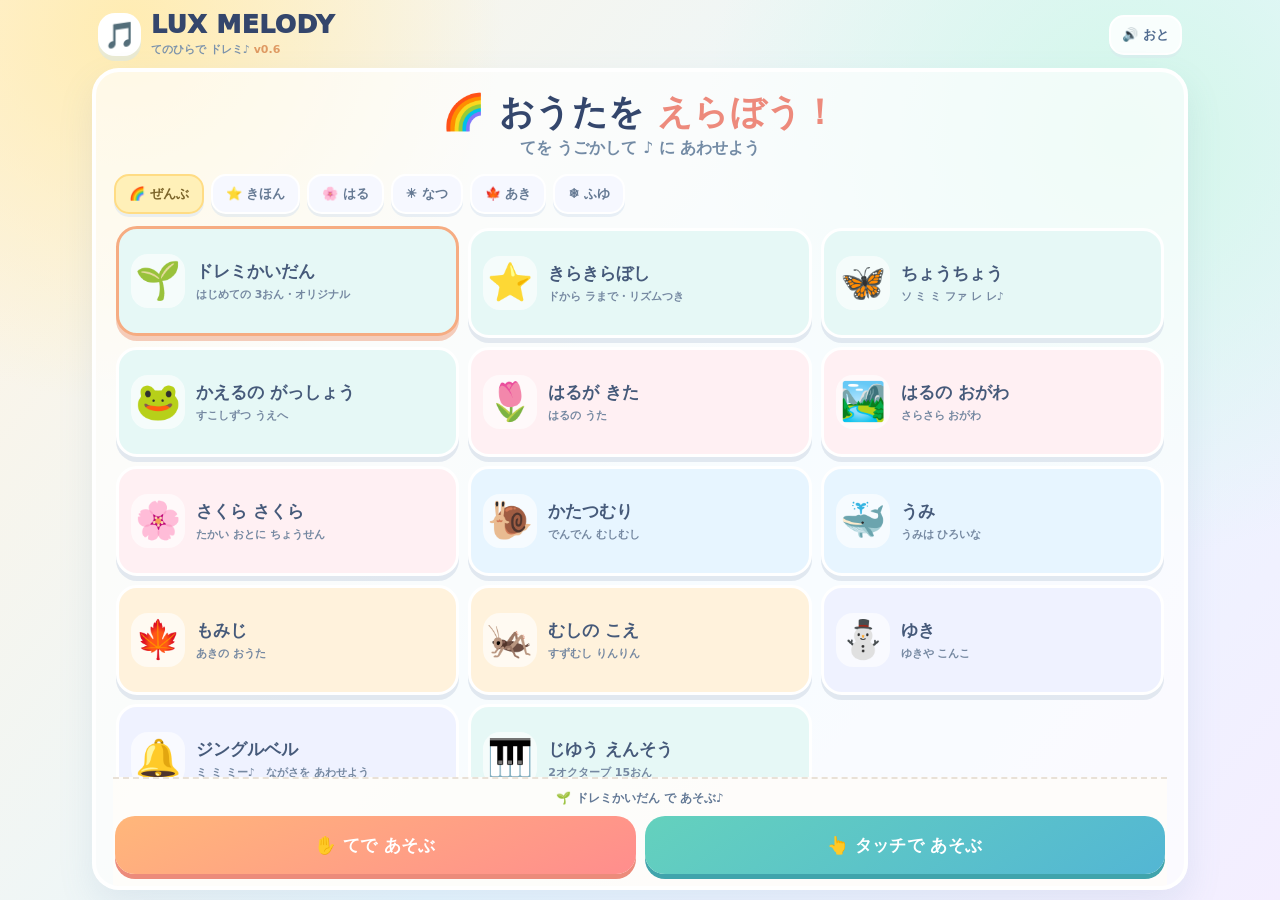
==== commit 81941df7: "LUX MELODY v0.6: scored note durations, song-specific accompaniment and instruments" ====
--- a/lux-melody/index.html
+++ b/lux-melody/index.html
@@ -29,7 +29,7 @@
 </head>
 <body>
 <div class="app">
-<header class="topbar"><div class="logo"><span class="logoMark">🎵</span><div><h1>LUX MELODY</h1><small>てのひらで ドレミ♪ <span style="color:#df9a63">v0.5</span></small></div></div><div class="topButtons"><button class="subbtn" id="soundBtn" aria-label="おとの オン オフ">🔊 おと</button><button class="subbtn" id="homeBtn" hidden>⌂ もどる</button></div></header>
+<header class="topbar"><div class="logo"><span class="logoMark">🎵</span><div><h1>LUX MELODY</h1><small>てのひらで ドレミ♪ <span style="color:#df9a63">v0.6</span></small></div></div><div class="topButtons"><button class="subbtn" id="soundBtn" aria-label="おとの オン オフ">🔊 おと</button><button class="subbtn" id="homeBtn" hidden>⌂ もどる</button></div></header>
 <main class="shell">
 <section class="page home" id="home">
  <div class="homeTop"><div class="bubbly">🌈 おうたを <em>えらぼう！</em></div><p class="lead">てを うごかして ♪ に あわせよう</p></div>
@@ -49,7 +49,7 @@
  <div class="playBar"><div class="nowNote" id="currentNote">♪ ド</div><div class="playTools"><div class="playHint" id="playHint">🎵 おんがくが ながれるよ</div><button class="backingBtn" id="backingBtn" aria-label="ばんそうの オン オフ" aria-pressed="true">🎹 ばんそう ON</button></div></div><div class="progress"><b id="progressFill"></b></div>
  <div class="touchControls" id="touchControls"><button class="moveBtn down" id="downBtn">▼ ひくく</button><div class="controlMiddle"><strong id="touchPitch">ド</strong><span>ゆびで ♪ を うごかそう</span></div><button class="moveBtn" id="upBtn">▲ たかく</button></div>
  <div class="camControls" id="camControls" hidden>✋ パーで あわせてね　・　✊ グーで おやすみ</div>
- <div class="footerTips">🎶 あうと そのまま すすむよ！　ちがうときは ♪ が まつよ</div>
+ <div class="footerTips">🎶 ながい おとは なが〜く♪　あうと ながれる・ちがうと まつよ</div>
 </section>
 <section class="page game freeBoard" id="free" hidden>
  <div class="gameHead"><div class="gameName">🌈 じゆう えんそう</div><div class="counter">15おん 🎶</div></div>
@@ -72,8 +72,8 @@
  // 音番号=0:ド4 1:レ4 ... 7:高ド5。高い音から低い音への動きを目で見て覚える。
  const SONGS=[
   {id:'steps',name:'ドレミかいだん',ico:'🌱',group:'basic',level:1,notes:[0,1,2,1,0,0,1,2,2,1,0],beats:[1,1,1.6,1,1.6,1,1,1.6,1,1,2],sub:'はじめての 3おん・オリジナル'},
-  {id:'twinkle',name:'きらきらぼし',ico:'⭐',group:'basic',level:2,notes:[0,0,4,4,5,5,4,3,3,2,2,1,1,0],beats:[1,1,1,1,1,1,2,1,1,1,1,1,1,2],sub:'ドから ラまで'},
-  {id:'butterfly',name:'ちょうちょう',ico:'🦋',group:'basic',level:2,notes:[4,2,2,3,1,1,0,1,2,3,4,4,4],sub:'ソ ミ ミ ファ レ レ♪'},
+  {id:'twinkle',name:'きらきらぼし',ico:'⭐',group:'basic',level:2,notes:[0,0,4,4,5,5,4,3,3,2,2,1,1,0],beats:[1,1,1,1,1,1,2,1,1,1,1,1,1,2],bpm:98,instrument:'musicbox',harmony:[[0,'C'],[4,'F'],[6,'C'],[8,'F'],[10,'C'],[12,'G'],[14,'C']],sub:'ドから ラまで・リズムつき'},
+  {id:'butterfly',name:'ちょうちょう',ico:'🦋',group:'basic',level:2,notes:[4,2,2,3,1,1,0,1,2,3,4,4,4],beats:[1,.5,1.5,1,.5,1.5,1,1,1,1,1,1,2],bpm:106,instrument:'piano',harmony:[[0,'C'],[4,'G'],[8,'C'],[12,'G']],sub:'ソ ミ ミ ファ レ レ♪'},
   {id:'frog',name:'かえるの がっしょう',ico:'🐸',group:'basic',level:2,notes:[0,1,2,3,2,1,0,2,3,4,5,4,3,2],sub:'すこしずつ うえへ'},
   {id:'spring',name:'はるが きた',ico:'🌷',group:'spring',level:2,notes:[4,2,3,4,5,4,2,3,4,7,5,4,2,0,1],sub:'はるの うた'},
   {id:'stream',name:'はるの おがわ',ico:'🏞️',group:'spring',level:3,notes:[2,4,5,4,2,4,7,7,5,5,4,2,0,1,2],sub:'さらさら おがわ'},
@@ -83,7 +83,7 @@
   {id:'maple',name:'もみじ',ico:'🍁',group:'autumn',level:3,notes:[5,4,3,4,5,3,7,3,2,3,4,7,5,4,3,4],sub:'あきの おうた'},
   {id:'crickets',name:'むしの こえ',ico:'🦗',group:'autumn',level:3,notes:[4,2,5,5,4,4,2,7,7,5,5,4],sub:'すずむし りんりん'},
   {id:'snow',name:'ゆき',ico:'⛄',group:'winter',level:2,notes:[4,5,4,5,4,2,2,3,2,3,2,0],sub:'ゆきや こんこ'},
-  {id:'jingle',name:'ジングルベル',ico:'🔔',group:'winter',level:3,notes:[2,2,2,2,2,2,2,4,0,1,2,3,3,3,3,3,2,2,2,2,1,1,2,1,4],sub:'ふゆの ベル♪'},
+  {id:'jingle',name:'ジングルベル',ico:'🔔',group:'winter',level:3,notes:[2,2,2,2,2,2,2,4,0,1,2,3,3,3,3,3,2,2,2,2,1,1,2,1,4],beats:[1,1,2,1,1,2,1,1,1,1,4,.5,.5,.5,.5,1,.5,.5,.5,.5,1,1,1,1,2],bpm:124,instrument:'bells',harmony:[[0,'C'],[4,'C'],[8,'C'],[12,'G'],[16,'C'],[20,'F'],[24,'C'],[28,'G'],[32,'C']],sub:'ミ ミ ミー♪　ながさを あわせよう'},
   {id:'free',name:'じゆう えんそう',ico:'🎹',group:'basic',level:3,notes:[],sub:'2オクターブ 15おん'}
  ];
  let filter='all',selectedSong=SONGS[0],song=null,phase='home',source='touch',currentPitch=0,scrollOffset=0,goodIndex=0,stickerHandle=0,noteBeats=[],backingStep=0,backingOn=true,finishTimer=0;
@@ -103,36 +103,74 @@
  function getBest(id){try{return Number(localStorage.getItem('luxmelody-v04-'+id))||0}catch(e){return 0}}
  function setBest(id,count){try{localStorage.setItem('luxmelody-v04-'+id,String(Math.max(count,getBest(id))))}catch(e){}}
  function audioReady(){try{if(!audio)audio=new(window.AudioContext||window.webkitAudioContext)();if(audio.state==='suspended')audio.resume().catch(()=>{});}catch(e){}}
- function playBell(p,seconds=.48){if(!soundOn)return;audioReady();if(!audio||audio.state!=='running')return;const t=audio.currentTime;const base=freqOf(clamp(p,0,14));for(const [type,mult,amp] of [['sine',1,.19],['triangle',2,.035]]){const osc=audio.createOscillator(),env=audio.createGain();osc.type=type;osc.frequency.setValueAtTime(base*mult,t);env.gain.setValueAtTime(.0001,t);env.gain.exponentialRampToValueAtTime(amp,t+.025);env.gain.exponentialRampToValueAtTime(.0001,t+seconds);osc.connect(env);env.connect(audio.destination);osc.start(t);osc.stop(t+seconds+.03)}}
- // BGM is driven by scroll distance, not wall-clock time. It naturally pauses at a wrong note.
- const CHORDS=[[0,4,7],[5,9,12],[7,11,14],[0,4,7]];
- function softTone(hz,volume,seconds,type='sine'){
-  if(!soundOn||!backingOn||!audio||audio.state!=='running')return;
-  const t=audio.currentTime,osc=audio.createOscillator(),env=audio.createGain();
-  osc.type=type;osc.frequency.setValueAtTime(hz,t);
-  env.gain.setValueAtTime(.0001,t);
-  env.gain.exponentialRampToValueAtTime(Math.max(.0002,volume),t+.022);
-  env.gain.exponentialRampToValueAtTime(.0001,t+seconds);
-  osc.connect(env);env.connect(audio.destination);osc.start(t);osc.stop(t+seconds+.03);
+ // Web Audio: simple musical instruments, short room tails, and song-specific harmony.
+ // All sounds are synthesized here; no recorded or licensed audio is downloaded.
+ function synth(semitones,length=.4,kind='musicbox',volume=.12){
+  if(!soundOn)return;
+  audioReady();if(!audio||audio.state!=='running')return;
+  const t=audio.currentTime+.006,base=261.625565*Math.pow(2,semitones/12),dur=clamp(length,.12,2.6);
+  const partials=kind==='bells'?[[1,.72,1],[2.01,.24,.58],[3.92,.10,.32]]:
+    kind==='piano'?[[1,.76,1],[2,.19,.54],[3,.06,.34]]:
+    kind==='bass'?[[1,.87,1],[2,.13,.62]]:
+    kind==='pad'?[[1,.75,1],[2,.12,.8]]:
+    [[1,.76,1],[2,.20,.45],[3,.07,.28]];
+  const attack=kind==='pad'?.07:.012;
+  for(const [mult,part,decay] of partials){
+   const o=audio.createOscillator(),g=audio.createGain();
+   o.type=kind==='piano'&&mult===1?'triangle':kind==='bass'?'triangle':'sine';
+   o.frequency.setValueAtTime(base*mult,t);
+   const amp=Math.max(.0001,volume*part);
+   g.gain.setValueAtTime(.0001,t);g.gain.exponentialRampToValueAtTime(amp,t+attack);
+   const tail=kind==='bells'?.44:kind==='musicbox'?.28:kind==='pad'?.18:.10;
+   const until=dur*decay+tail;
+   g.gain.exponentialRampToValueAtTime(.0001,t+Math.max(attack+.04,until));
+   o.connect(g);g.connect(audio.destination);o.start(t);o.stop(t+Math.max(attack+.05,until)+.03);
+  }
+ }
+ function playBell(p,seconds=.48){
+  const instrument=song?.instrument||'musicbox';
+  synth(SCALE[clamp(p,0,14)],seconds,instrument,instrument==='bells'?.17:.16);
+ }
+ const CHORD_TONES={C:[0,4,7],F:[5,9,12],G:[7,11,14],Am:[9,12,16],Dm:[2,5,9]};
+ const DEFAULT_HARMONY=[[0,'C'],[4,'F'],[8,'G'],[12,'C'],[16,'F'],[20,'G'],[24,'C']];
+ function chordAt(beat){
+  const score=song?.harmony||DEFAULT_HARMONY;
+  if(!score.length)return 'C';
+  // For short practice snippets, use a simple repeating accompaniment.
+  const cycle=score===DEFAULT_HARMONY?28:Infinity;
+  const position=beat<0?0:beat%cycle;
+  let name=score[0][1];for(const [at,ch] of score){if(at>position)break;name=ch}return name;
  }
  function backingPulse(tick){
   if(!backingOn||!soundOn||phase!=='game')return;
-  const musicalBeat=Math.max(0,tick/2-2),bar=Math.floor(musicalBeat/4);
-  const chord=CHORDS[bar%CHORDS.length];
-  const arpeggio=[0,1,2,1,0,1,2,1][tick%8];
-  softTone(261.625565*Math.pow(2,chord[arpeggio]/12),.048,.20,'sine');
-  if(tick%2===0){
-   softTone(130.812783*Math.pow(2,chord[0]/12),.072,.43,'triangle');
-   if(tick%8===0)softTone(261.625565*Math.pow(2,chord[1]/12),.033,.72,'sine');
-  }
- }
- function beatLength(){return song.level===1?0.69:song.level===2?0.57:0.51}
- function noteDuration(index){return song.beats?.[index]??((index===song.notes.length-1||index%7===6)?1.7:1)}
- function setupRhythm(){noteBeats=[];let beat=0;for(let i=0;i<song.notes.length;i++){noteBeats.push(beat);beat+=noteDuration(i)}backingStep=0}
+  const beat=tick/2-2,chord=CHORD_TONES[chordAt(beat)]||CHORD_TONES.C;
+  const half=((tick%8)+8)%8,tempo=beatLength();
+  const instrument=song.instrument==='bells'?'bells':'musicbox';
+  // A chord's bass + upbeat notes make the actual song recognizable.
+  if(tick%2===0){synth(chord[0]-12,Math.min(tempo*.9,.8),'bass',.09);}
+  if(half===0||half===4){
+    chord.forEach((v,i)=>synth(v-7,.52,'pad',i===0?.026:.018));
+  }
+  if(tick%2===1){
+   const p=chord[[1,2,0,2][Math.floor(half/2)%4]];
+   synth(p,Math.min(.32,tempo*.65),instrument,.056);
+  }
+ }
+ function beatLength(){return 60/(song?.bpm||(song?.level===1?90:song?.level===2?105:116))}
+ function noteDuration(index){return song.beats?.[index]??((index===song.notes.length-1||index%7===6)?2:1)}
+ function noteGap(index){return song.gaps?.[index]||0}
+ function setupRhythm(){
+  noteBeats=[];let beat=0;
+  for(let i=0;i<song.notes.length;i++){noteBeats.push(beat);beat+=noteDuration(i)+noteGap(i)}
+  backingStep=0;
+ }
  function backingAlongScroll(spacing,origin,judge){
-  // Two-beat gentle introduction before the first note reaches the judge line.
+  // Playback advances by musical beats and freezes only at an incorrect pitch.
   const first=origin-judge-2*spacing;
-  while(backingStep<600&&first+backingStep*spacing/2<=scrollOffset+.0001){backingPulse(backingStep);backingStep++}
+  let limit=0;
+  while(backingStep<600&&first+backingStep*spacing/2<=scrollOffset+.0001&&limit++<4){
+   backingPulse(backingStep);backingStep++;
+  }
  }
  function stopVoice(){if(!voice||!audio)return;const t=audio.currentTime;try{gain.gain.cancelScheduledValues(t);gain.gain.setTargetAtTime(.0001,t,.018);voice.stop(t+.1);}catch(e){}voice=null;gain=null;voiceNote=-1}
  function startVoice(p){if(!soundOn){stopVoice();return;}audioReady();if(!audio||audio.state!=='running')return;const t=audio.currentTime;if(!voice){voice=audio.createOscillator();gain=audio.createGain();voice.type='sine';voice.frequency.value=freqOf(p);gain.gain.value=.0001;voice.connect(gain);gain.connect(audio.destination);voice.start()}if(voiceNote!==p){voice.frequency.setTargetAtTime(freqOf(p),t,.035);voiceNote=p}gain.gain.setTargetAtTime(.15,t,.028)}
@@ -145,7 +183,7 @@
  function refreshCounter(){$('counter').textContent=goodIndex+' / '+song.notes.length+' ⭐';$('progressFill').style.width=(goodIndex/song.notes.length*100)+'%';$('boardPrompt').textContent=goodIndex<song.notes.length?'つぎは「'+nameOf(song.notes[goodIndex])+'」の たかさ♪':'よく できました！'}
  function spark(){if(goodIndex%4!==0)return;const e=$('sticker');e.textContent='✨';e.classList.remove('shown');void e.offsetWidth;e.classList.add('shown');clearTimeout(stickerHandle);stickerHandle=setTimeout(()=>e.classList.remove('shown'),340)}
  function finishSong(){setBest(song.id,goodIndex);setPage('finish');$('doneTitle').textContent=song.ico+' '+song.name+'　かんせい！';fillCards();[0,2,4,7].forEach((p,i)=>setTimeout(()=>{if(phase==='finish')playBell(p,.26)},i*165));}
- function advance(now){const p=song.notes[goodIndex];playBell(p,Math.min(.86,noteDuration(goodIndex)*beatLength()*.87));goodIndex++;spark();refreshCounter();if(goodIndex>=song.notes.length){const finishedSong=song;finishTimer=setTimeout(()=>{if(phase==='game'&&song===finishedSong)finishSong()},900)}}
+ function advance(now){const p=song.notes[goodIndex];playBell(p,Math.min(2.2,noteDuration(goodIndex)*beatLength()*.90));goodIndex++;spark();refreshCounter();if(goodIndex>=song.notes.length){const finishedSong=song;finishTimer=setTimeout(()=>{if(phase==='game'&&song===finishedSong)finishSong()},Math.max(800,noteDuration(goodIndex-1)*beatLength()*1000))}}
  function updateGame(now,dt){
   if(phase!=='game'||!song||goodIndex>=song.notes.length)return;
   const spacing=clamp(cw*.24,78,114),origin=cw+35,judge=cw*.25;
@@ -172,7 +210,13 @@
   g.strokeStyle='#ffb272';g.lineWidth=4;g.setLineDash([7,8]);g.beginPath();g.moveTo(judge,45);g.lineTo(judge,h-19);g.stroke();g.setLineDash([]);
   g.font='900 11px sans-serif';g.textAlign='center';g.fillStyle='#a9805d';g.fillText('ここで あわせる',judge,38);
   // 横から流れてくる音符
-  for(let i=goodIndex;i<Math.min(song.notes.length,goodIndex+8);i++){const x=origin+noteBeats[i]*spacing-scrollOffset;if(x>w+40||x<-60)continue;const p=song.notes[i],y=pitchY(p);g.save();g.globalAlpha=i===goodIndex?1:.8;g.shadowColor=colorOf(p);g.shadowBlur=i===goodIndex?14:2;g.fillStyle=colorOf(p);g.beginPath();g.ellipse(x,y,19,16,-.26,0,Math.PI*2);g.fill();g.shadowBlur=0;g.strokeStyle='#ffffff';g.lineWidth=3;g.stroke();g.fillStyle=colorOf(p);g.fillRect(x+15,y-42,5,44);g.fillStyle='#33486d';g.textAlign='center';g.font='1000 16px sans-serif';g.fillText(nameOf(p),x,y+31);g.restore()}
+  for(let i=goodIndex;i<Math.min(song.notes.length,goodIndex+8);i++){const x=origin+noteBeats[i]*spacing-scrollOffset;if(x>w+40||x<-60)continue;const p=song.notes[i],y=pitchY(p);g.save();g.globalAlpha=i===goodIndex?1:.8;
+  const tail=Math.max(9,Math.min(spacing*3,noteDuration(i)*spacing*.76));
+  g.fillStyle=colorOf(p);g.globalAlpha=i===goodIndex?.25:.17;
+  g.beginPath();g.roundRect(x-5,y-7,tail,14,7);g.fill();
+  g.globalAlpha=i===goodIndex?1:.8;
+  if(noteGap(i)>0){g.fillStyle='#ac8ab7';g.font='900 12px sans-serif';g.fillText('𝄽',x+tail+8,y);}
+  g.shadowColor=colorOf(p);g.shadowBlur=i===goodIndex?14:2;g.fillStyle=colorOf(p);g.beginPath();g.ellipse(x,y,19,16,-.26,0,Math.PI*2);g.fill();g.shadowBlur=0;g.strokeStyle='#ffffff';g.lineWidth=3;g.stroke();g.fillStyle=colorOf(p);g.fillRect(x+15,y-42,5,44);g.fillStyle='#33486d';g.textAlign='center';g.font='1000 16px sans-serif';g.fillText(nameOf(p),x,y+31);g.restore()}
   const myY=pitchY(currentPitch);g.shadowColor='#f5aa52';g.shadowBlur=20;g.fillStyle='#ffca75';g.beginPath();g.arc(judge,myY,17,0,Math.PI*2);g.fill();g.shadowBlur=0;g.strokeStyle='#fff';g.lineWidth=4;g.stroke();g.fillStyle='#70562f';g.font='1000 25px sans-serif';g.textAlign='center';g.textBaseline='middle';g.fillText('♪',judge,myY-1);
   if(isAt&&song.notes[goodIndex]!==currentPitch){const y=pitchY(song.notes[goodIndex]);g.fillStyle='#966fb5';g.font='1000 13px sans-serif';g.textAlign='center';g.fillText(song.notes[goodIndex]>currentPitch?'⬆ もっと たかく！':'⬇ もっと ひくく！',w*.66,h-17)}
   else if(isAt){g.fillStyle='#5f9c86';g.font='1000 13px sans-serif';g.textAlign='center';g.fillText('✋ パーで おとが なるよ♪',w*.67,h-17)}
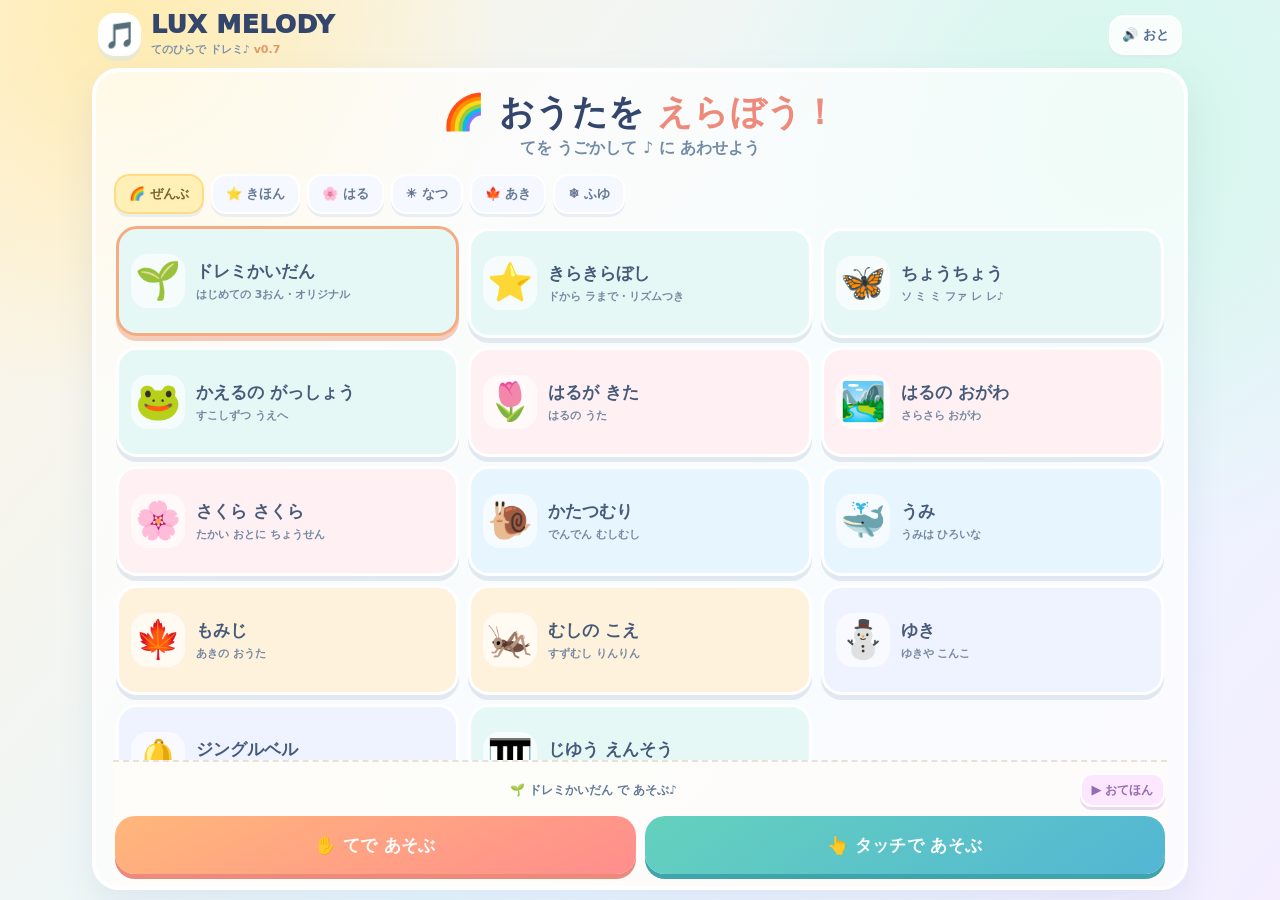
==== commit 142641fb: "Release LUX MELODY v0.7: song previews, better rhythms, kid-friendly slow tempo" ====
--- a/lux-melody/index.html
+++ b/lux-melody/index.html
@@ -15,27 +15,27 @@
 .shell{position:relative;min-height:0;flex:1;background:#ffffffa8;border:4px solid white;border-radius:27px;box-shadow:0 15px 35px #6885af20;overflow:hidden}.page{position:absolute;inset:0;display:flex;flex-direction:column}.home{padding:17px 17px 0}.homeTop{text-align:center;flex:none}.bubbly{font-size:clamp(25px,5.2vw,35px);margin:2px 0 3px;line-height:1.25;font-weight:1000;letter-spacing:.01em}.bubbly em{font-style:normal;color:#ed8a7c}.lead{margin:0;color:#738ba5;font-weight:900;font-size:clamp(12px,2.8vw,16px)}
 .seasons{display:flex;gap:7px;overflow-x:auto;padding:15px 1px 10px;flex:none;scrollbar-width:none}.seasons::-webkit-scrollbar{display:none}.tab{border:2px solid #fff;flex:none;background:#f6f8ff;color:#667a94;border-radius:15px;padding:9px 13px;font-size:13px;font-weight:1000;box-shadow:0 3px 0 #d2dfed77}.tab[aria-pressed=true]{background:#fff0b8;color:#7b642a;border-color:#ffdc84}
 .songGrid{overflow-y:auto;flex:1;min-height:0;display:grid;grid-template-columns:repeat(3,minmax(0,1fr));grid-auto-rows:min-content;align-content:start;gap:9px;padding:4px 3px 20px}.songCard{border:3px solid white;border-radius:21px;min-height:110px;background:var(--bg,#fff5eb);text-align:left;display:flex;align-items:center;gap:11px;padding:10px 12px;color:#465a7a;box-shadow:0 5px 0 #d6dee9aa;transition:transform .12s}.songCard[aria-pressed=true]{border-color:#f6ac82;box-shadow:0 5px 0 #f0b49baa;transform:translateY(-2px)}.songIcon{font-size:clamp(27px,4.1vw,37px);display:grid;place-items:center;width:54px;height:54px;flex:none;background:#ffffffa0;border-radius:17px}.songWords{min-width:0;display:flex;flex-direction:column;gap:4px}.songWords b{font-size:clamp(14px,2vw,17px);line-height:1.35;font-weight:1000}.songWords small{color:#7588a1;font-weight:850;font-size:11px;line-height:1.4}.songCard .medal{font-size:12px;color:#d59a2a;font-weight:1000}
-.homeFoot{border-top:2px dashed #e9e1d7;padding:11px 2px 12px;background:#fffdf9bb;flex:none;display:grid;grid-template-columns:1fr 1fr;gap:9px}.choiceName{grid-column:1/-1;text-align:center;color:#637996;font-weight:900;font-size:12px}.mainBtn{border:0;border-radius:20px;min-height:58px;padding:10px 9px;color:white;font-weight:1000;font-size:clamp(13px,3vw,17px);box-shadow:0 6px 0 #d7a6a0;letter-spacing:.02em}.mainBtn.cam{background:linear-gradient(155deg,#ffb77a,#ff8d8d);box-shadow:0 5px 0 #ec8b7b}.mainBtn.touch{background:linear-gradient(145deg,#64d1bd,#53b6d4);box-shadow:0 5px 0 #40a4ac}.mainBtn:active{transform:translateY(3px);box-shadow:0 2px 0 #c6ccd2}
+.homeFoot{border-top:2px dashed #e9e1d7;padding:11px 2px 12px;background:#fffdf9bb;flex:none;display:grid;grid-template-columns:1fr 1fr;gap:9px}.choiceRow{grid-column:1/-1;display:flex;align-items:center;justify-content:space-between;gap:8px;min-height:34px}.choiceName{flex:1;text-align:center;color:#637996;font-weight:900;font-size:12px;min-width:0;white-space:nowrap;overflow:hidden;text-overflow:ellipsis}.previewBtn{flex:none;border:2px solid #fff;background:#fce7ff;color:#976bb0;border-radius:12px;min-height:34px;padding:5px 10px;font-weight:1000;font-size:12px;box-shadow:0 3px 0 #e9d9ef}.previewBtn:disabled{opacity:.5;cursor:default}.mainBtn{border:0;border-radius:20px;min-height:58px;padding:10px 9px;color:white;font-weight:1000;font-size:clamp(13px,3vw,17px);box-shadow:0 6px 0 #d7a6a0;letter-spacing:.02em}.mainBtn.cam{background:linear-gradient(155deg,#ffb77a,#ff8d8d);box-shadow:0 5px 0 #ec8b7b}.mainBtn.touch{background:linear-gradient(145deg,#64d1bd,#53b6d4);box-shadow:0 5px 0 #40a4ac}.mainBtn:active{transform:translateY(3px);box-shadow:0 2px 0 #c6ccd2}
 .game{padding:10px;gap:8px}.gameHead{display:flex;gap:7px;align-items:center;justify-content:space-between}.gameName{font-size:clamp(14px,3vw,19px);font-weight:1000;min-width:0;white-space:nowrap;overflow:hidden;text-overflow:ellipsis}.counter{flex:none;border:2px solid #fff;background:#fff8df;padding:6px 10px;border-radius:14px;color:#906f38;font-size:13px;font-weight:1000}.playBoard{flex:1;min-height:225px;border-radius:24px;overflow:hidden;position:relative;background:linear-gradient(180deg,#ebf8ff 0%,#f4f0ff 72%,#f9f4ff);border:3px solid white;box-shadow:inset 0 4px 15px #cbdfee60;touch-action:none;user-select:none}.playBoard canvas{width:100%;height:100%;display:block;touch-action:none}.boardPrompt{position:absolute;top:8px;left:50%;transform:translateX(-50%);background:#fffdf3e9;padding:6px 14px;border-radius:30px;white-space:nowrap;font-size:clamp(12px,2.7vw,17px);font-weight:1000;color:#687d93;border:2px solid white;pointer-events:none;max-width:95%;overflow:hidden;text-overflow:ellipsis}.sticker{position:absolute;left:52%;top:41%;transform:translate(-50%,-50%);font-size:clamp(22px,7vw,47px);font-weight:1000;color:#e78361;text-shadow:2px 3px 0 white;pointer-events:none;opacity:0;transition:opacity .14s}.sticker.shown{opacity:1;animation:pop .32s ease-out}@keyframes pop{50%{transform:translate(-50%,-65%) scale(1.2)}}
-.playBar{display:flex;align-items:center;justify-content:space-between;gap:8px;padding:0 4px}.playTools{display:flex;align-items:center;gap:8px}.backingBtn{border:2px solid white;background:#fff0bd;border-radius:12px;color:#866527;white-space:nowrap;font-weight:1000;font-size:12px;min-height:36px;padding:6px 9px;box-shadow:0 3px 0 #e5d2a0}.backingBtn[aria-pressed=false]{background:#edf0f5;color:#8292a5;box-shadow:0 3px 0 #dfe5ed}.nowNote{font-size:clamp(17px,3.7vw,23px);font-weight:1000}.playHint{color:#6987a0;font-size:clamp(11px,2.4vw,14px);font-weight:850;text-align:right}.progress{height:10px;background:#e6eaf3;border-radius:20px;overflow:hidden;flex:none}.progress b{display:block;width:0;height:100%;background:linear-gradient(90deg,#7bcfba,#f8c46f);transition:width .2s;border-radius:20px}.touchControls{flex:none;background:#ffffffdf;border:2px solid white;border-radius:21px;padding:8px 9px;display:flex;align-items:center;justify-content:center;gap:10px;min-height:61px}.moveBtn{white-space:nowrap;border:0;border-radius:16px;background:#c7eaf8;color:#357eaa;min-height:53px;min-width:104px;padding:6px 10px;font-size:16px;font-weight:1000;box-shadow:0 3px 0 #98c4e4}.moveBtn.down{background:#fce2bd;color:#a97a45;box-shadow:0 3px 0 #edc79e}.controlMiddle{display:flex;flex-direction:column;align-items:center;gap:2px;font-size:12px;color:#7e90a5;font-weight:1000;min-width:88px;text-align:center}.controlMiddle strong{font-size:18px;color:#4e6585}.camControls{background:#fff7e5;border:2px solid white;border-radius:16px;text-align:center;padding:10px;color:#796d80;font-weight:1000;font-size:15px;min-height:60px;display:grid;place-items:center}.footerTips{color:#8697ae;text-align:center;font-size:11px;font-weight:850;padding:0 8px 2px}
+.playBar{display:flex;align-items:center;justify-content:space-between;gap:8px;padding:0 4px}.playTools{display:flex;align-items:center;gap:8px}.backingBtn{border:2px solid white;background:#fff0bd;border-radius:12px;color:#866527;white-space:nowrap;font-weight:1000;font-size:12px;min-height:36px;padding:6px 9px;box-shadow:0 3px 0 #e5d2a0}.backingBtn[aria-pressed=false]{background:#edf0f5;color:#8292a5;box-shadow:0 3px 0 #dfe5ed}#slowBtn[aria-pressed=true]{background:#cbefe2;color:#428c7f;box-shadow:0 3px 0 #9acebf}.nowNote{font-size:clamp(17px,3.7vw,23px);font-weight:1000}.playHint{color:#6987a0;font-size:clamp(11px,2.4vw,14px);font-weight:850;text-align:right}.progress{height:10px;background:#e6eaf3;border-radius:20px;overflow:hidden;flex:none}.progress b{display:block;width:0;height:100%;background:linear-gradient(90deg,#7bcfba,#f8c46f);transition:width .2s;border-radius:20px}.touchControls{flex:none;background:#ffffffdf;border:2px solid white;border-radius:21px;padding:8px 9px;display:flex;align-items:center;justify-content:center;gap:10px;min-height:61px}.moveBtn{white-space:nowrap;border:0;border-radius:16px;background:#c7eaf8;color:#357eaa;min-height:53px;min-width:104px;padding:6px 10px;font-size:16px;font-weight:1000;box-shadow:0 3px 0 #98c4e4}.moveBtn.down{background:#fce2bd;color:#a97a45;box-shadow:0 3px 0 #edc79e}.controlMiddle{display:flex;flex-direction:column;align-items:center;gap:2px;font-size:12px;color:#7e90a5;font-weight:1000;min-width:88px;text-align:center}.controlMiddle strong{font-size:18px;color:#4e6585}.camControls{background:#fff7e5;border:2px solid white;border-radius:16px;text-align:center;padding:10px;color:#796d80;font-weight:1000;font-size:15px;min-height:60px;display:grid;place-items:center}.footerTips{color:#8697ae;text-align:center;font-size:11px;font-weight:850;padding:0 8px 2px}
 .finish{align-items:center;justify-content:center;padding:22px;gap:16px;text-align:center;background:radial-gradient(circle at 50% 28%,#ffedb9 0,transparent 41%)}.finish .big{font-size:85px;line-height:1.1}.finish h2{font-size:clamp(27px,6vw,41px);margin:0;font-weight:1000;color:#ec8875}.finish p{font-size:19px;color:#758e9f;font-weight:900}.finishButtons{width:min(360px,100%);display:grid;gap:12px}
 .setup{align-items:center;justify-content:center;gap:13px;text-align:center;padding:22px}.setupArt{font-size:clamp(60px,12vw,110px);line-height:1}.setup h2{font-size:clamp(23px,5vw,34px);margin:0}.setup p{font-size:clamp(13px,3vw,17px);color:#7388a5;font-weight:900;max-width:390px;margin:0}.meter{width:min(340px,90%);height:18px;border:3px solid white;border-radius:99px;background:#e4eaf4;overflow:hidden}.meter b{display:block;width:0;height:100%;border-radius:99px;background:linear-gradient(90deg,#6fd3c5,#f5bf6f)}.setupFoot{width:min(340px,100%);display:grid;gap:10px}.setupError{font-size:12px;color:#ad635c;font-weight:900}
 .freeBoard{padding:10px;gap:8px}.freeMain{flex:1;min-height:150px;display:flex;align-items:center;justify-content:center;gap:18px;flex-direction:column;text-align:center}.freeOrb{display:grid;place-items:center;border-radius:50%;background:#ffcf76;color:white;border:8px solid white;width:min(32vh,170px);height:min(32vh,170px);font-size:clamp(46px,11vw,78px);font-weight:1000;box-shadow:0 7px 0 #ead8ba}.freeTrack{display:grid;grid-template-columns:repeat(8,minmax(0,1fr));gap:5px;padding:8px;background:white;border-radius:20px}.freeKey{border:0;border-radius:13px;height:60px;background:var(--note);color:#374b68;font-size:17px;font-weight:1000;box-shadow:0 3px 0 #aaa4;touch-action:none}.freeKey small{display:block;font-size:9px}.freeKey.active{outline:4px solid #698bc5;transform:translateY(3px);box-shadow:none}.freeHelp{text-align:center;font-size:13px;font-weight:900;color:#667e96}
 @media(max-width:760px){.songGrid{grid-template-columns:repeat(2,minmax(0,1fr))}.songCard{min-height:90px;padding:9px 8px;gap:8px}.songIcon{width:41px;height:44px;font-size:27px}.home{padding:10px 10px 0}.seasons{padding:10px 0}.tab{padding:9px 11px}.songWords b{font-size:13px}.songWords small{font-size:10px}.app{padding-left:7px;padding-right:7px}.mainBtn{min-height:55px}.logoMark{height:38px;width:38px}.shell{border-radius:21px}}
 @media(max-height:690px){.homeTop .bubbly{font-size:23px}.homeTop .lead{font-size:12px}.seasons{padding:7px 0}.songCard{min-height:72px}.homeFoot{padding:7px 0 10px}.game{gap:6px}.touchControls{min-height:52px;padding:5px}.moveBtn{min-height:46px}}
-@media(max-width:400px){.playTools{gap:3px}.playHint{display:none}.backingBtn{font-size:11px;padding:5px 7px}.topButtons .subbtn{font-size:11px;padding:8px}.logo h1{font-size:18px}.controlMiddle{min-width:67px}.moveBtn{min-width:80px;padding:6px 8px}.freeKey{font-size:14px;height:53px}}
+@media(max-width:400px){.playTools{gap:3px}.playHint{display:none}.backingBtn{font-size:10px;padding:5px 5px}.topButtons .subbtn{font-size:11px;padding:8px}.logo h1{font-size:18px}.controlMiddle{min-width:67px}.moveBtn{min-width:80px;padding:6px 8px}.freeKey{font-size:14px;height:53px}}
 @media(prefers-reduced-motion:reduce){*,*:before,*:after{animation-duration:.01s!important;transition-duration:.01s!important}}
 </style>
 </head>
 <body>
 <div class="app">
-<header class="topbar"><div class="logo"><span class="logoMark">🎵</span><div><h1>LUX MELODY</h1><small>てのひらで ドレミ♪ <span style="color:#df9a63">v0.6</span></small></div></div><div class="topButtons"><button class="subbtn" id="soundBtn" aria-label="おとの オン オフ">🔊 おと</button><button class="subbtn" id="homeBtn" hidden>⌂ もどる</button></div></header>
+<header class="topbar"><div class="logo"><span class="logoMark">🎵</span><div><h1>LUX MELODY</h1><small>てのひらで ドレミ♪ <span style="color:#df9a63">v0.7</span></small></div></div><div class="topButtons"><button class="subbtn" id="soundBtn" aria-label="おとの オン オフ">🔊 おと</button><button class="subbtn" id="homeBtn" hidden>⌂ もどる</button></div></header>
 <main class="shell">
 <section class="page home" id="home">
  <div class="homeTop"><div class="bubbly">🌈 おうたを <em>えらぼう！</em></div><p class="lead">てを うごかして ♪ に あわせよう</p></div>
  <nav class="seasons" id="tabs" aria-label="きょくの なかま"></nav>
  <div class="songGrid" id="songGrid" aria-label="あそべる おうた"></div>
- <div class="homeFoot"><div class="choiceName" id="chosenText">🎵 どれで あそぶ？</div><button class="mainBtn cam" id="camBtn">✋ てで あそぶ</button><button class="mainBtn touch" id="touchBtn">👆 タッチで あそぶ</button></div>
+ <div class="homeFoot"><div class="choiceRow"><div class="choiceName" id="chosenText">🎵 どれで あそぶ？</div><button class="previewBtn" id="previewBtn" type="button">▶ おてほん</button></div><button class="mainBtn cam" id="camBtn">✋ てで あそぶ</button><button class="mainBtn touch" id="touchBtn">👆 タッチで あそぶ</button></div>
 </section>
 <section class="page setup" id="setup" hidden>
  <div class="setupArt" id="setupArt">📱✋</div><h2 id="setupTitle">てを みつけているよ</h2><p id="setupMsg">おとなのひとと いっしょに カメラを きょかしてね</p>
@@ -46,7 +46,7 @@
 <section class="page game" id="game" hidden>
  <div class="gameHead"><div class="gameName" id="gameName">⭐ きらきらぼし</div><div class="counter" id="counter">0 / 14 ⭐</div></div>
  <div class="playBoard" id="playBoard"><canvas id="canvas" aria-label="おとの たかさが わかる ゲーム がめん"></canvas><div class="boardPrompt" id="boardPrompt">♪ を おなじ たかさに しよう</div><div class="sticker" id="sticker">やったね！ ⭐</div></div>
- <div class="playBar"><div class="nowNote" id="currentNote">♪ ド</div><div class="playTools"><div class="playHint" id="playHint">🎵 おんがくが ながれるよ</div><button class="backingBtn" id="backingBtn" aria-label="ばんそうの オン オフ" aria-pressed="true">🎹 ばんそう ON</button></div></div><div class="progress"><b id="progressFill"></b></div>
+ <div class="playBar"><div class="nowNote" id="currentNote">♪ ド</div><div class="playTools"><div class="playHint" id="playHint">🎵 おんがくが ながれるよ</div><button class="backingBtn" id="slowBtn" aria-pressed="false">🐢 ゆっくり</button><button class="backingBtn" id="backingBtn" aria-label="ばんそうの オン オフ" aria-pressed="true">🎹 ばんそう ON</button></div></div><div class="progress"><b id="progressFill"></b></div>
  <div class="touchControls" id="touchControls"><button class="moveBtn down" id="downBtn">▼ ひくく</button><div class="controlMiddle"><strong id="touchPitch">ド</strong><span>ゆびで ♪ を うごかそう</span></div><button class="moveBtn" id="upBtn">▲ たかく</button></div>
  <div class="camControls" id="camControls" hidden>✋ パーで あわせてね　・　✊ グーで おやすみ</div>
  <div class="footerTips">🎶 ながい おとは なが〜く♪　あうと ながれる・ちがうと まつよ</div>
@@ -73,7 +73,7 @@
  const SONGS=[
   {id:'steps',name:'ドレミかいだん',ico:'🌱',group:'basic',level:1,notes:[0,1,2,1,0,0,1,2,2,1,0],beats:[1,1,1.6,1,1.6,1,1,1.6,1,1,2],sub:'はじめての 3おん・オリジナル'},
   {id:'twinkle',name:'きらきらぼし',ico:'⭐',group:'basic',level:2,notes:[0,0,4,4,5,5,4,3,3,2,2,1,1,0],beats:[1,1,1,1,1,1,2,1,1,1,1,1,1,2],bpm:98,instrument:'musicbox',harmony:[[0,'C'],[4,'F'],[6,'C'],[8,'F'],[10,'C'],[12,'G'],[14,'C']],sub:'ドから ラまで・リズムつき'},
-  {id:'butterfly',name:'ちょうちょう',ico:'🦋',group:'basic',level:2,notes:[4,2,2,3,1,1,0,1,2,3,4,4,4],beats:[1,.5,1.5,1,.5,1.5,1,1,1,1,1,1,2],bpm:106,instrument:'piano',harmony:[[0,'C'],[4,'G'],[8,'C'],[12,'G']],sub:'ソ ミ ミ ファ レ レ♪'},
+  {id:'butterfly',name:'ちょうちょう',ico:'🦋',group:'basic',level:2,notes:[4,2,2,3,1,1,0,1,2,3,4,4,4],beats:[1,1,2,1,1,2,1,1,1,1,1,1,2],bpm:106,instrument:'piano',harmony:[[0,'C'],[4,'G'],[8,'C'],[12,'G']],sub:'ソ ミ ミ ファ レ レ♪'},
   {id:'frog',name:'かえるの がっしょう',ico:'🐸',group:'basic',level:2,notes:[0,1,2,3,2,1,0,2,3,4,5,4,3,2],sub:'すこしずつ うえへ'},
   {id:'spring',name:'はるが きた',ico:'🌷',group:'spring',level:2,notes:[4,2,3,4,5,4,2,3,4,7,5,4,2,0,1],sub:'はるの うた'},
   {id:'stream',name:'はるの おがわ',ico:'🏞️',group:'spring',level:3,notes:[2,4,5,4,2,4,7,7,5,5,4,2,0,1,2],sub:'さらさら おがわ'},
@@ -83,32 +83,32 @@
   {id:'maple',name:'もみじ',ico:'🍁',group:'autumn',level:3,notes:[5,4,3,4,5,3,7,3,2,3,4,7,5,4,3,4],sub:'あきの おうた'},
   {id:'crickets',name:'むしの こえ',ico:'🦗',group:'autumn',level:3,notes:[4,2,5,5,4,4,2,7,7,5,5,4],sub:'すずむし りんりん'},
   {id:'snow',name:'ゆき',ico:'⛄',group:'winter',level:2,notes:[4,5,4,5,4,2,2,3,2,3,2,0],sub:'ゆきや こんこ'},
-  {id:'jingle',name:'ジングルベル',ico:'🔔',group:'winter',level:3,notes:[2,2,2,2,2,2,2,4,0,1,2,3,3,3,3,3,2,2,2,2,1,1,2,1,4],beats:[1,1,2,1,1,2,1,1,1,1,4,.5,.5,.5,.5,1,.5,.5,.5,.5,1,1,1,1,2],bpm:124,instrument:'bells',harmony:[[0,'C'],[4,'C'],[8,'C'],[12,'G'],[16,'C'],[20,'F'],[24,'C'],[28,'G'],[32,'C']],sub:'ミ ミ ミー♪　ながさを あわせよう'},
+  {id:'jingle',name:'ジングルベル',ico:'🔔',group:'winter',level:3,notes:[2,2,2,2,2,2,2,4,0,1,2,3,3,3,3,3,2,2,2,2,1,1,2,1,4],beats:[1,1,2,1,1,2,1,1,1,1,4,1,1,1,1,1,1,1,1,1,1,1,1,2,2],bpm:124,instrument:'bells',harmony:[[0,'C'],[4,'C'],[8,'C'],[12,'G'],[16,'C'],[20,'F'],[24,'C'],[28,'G'],[32,'C']],sub:'ミ ミ ミー♪　ながさを あわせよう'},
   {id:'free',name:'じゆう えんそう',ico:'🎹',group:'basic',level:3,notes:[],sub:'2オクターブ 15おん'}
  ];
- let filter='all',selectedSong=SONGS[0],song=null,phase='home',source='touch',currentPitch=0,scrollOffset=0,goodIndex=0,stickerHandle=0,noteBeats=[],backingStep=0,backingOn=true,finishTimer=0;
+ let filter='all',selectedSong=SONGS[0],song=null,phase='home',source='touch',currentPitch=0,scrollOffset=0,goodIndex=0,stickerHandle=0,noteBeats=[],backingStep=0,backingOn=true,slowMode=false,finishTimer=0,previewTimer=0,previewBus=null,previewing=false,previewSerial=0;
  let ctx=$('canvas').getContext('2d'),cw=300,ch=350,pxRatio=1,prevFrame=0,loopId=0,pressHold=0;
  let soundOn=true,audio=null,voice=null,gain=null,voiceNote=-1;
  let handPose='unknown',candidate='unknown',candCount=0,lastPoseChange=0,stream=null,engine=null,videoLoop=0,visionBusy=false,lastVision=0,lastHand=0,handSize=NaN,smoothSize=NaN,nearSize=NaN,farSize=NaN,calStage='',runId=0;
  function nameOf(p){return SOL[((p%7)+7)%7]+(p>=7?'↑':'')}
  function colorOf(p){return CSSCOL[((p%7)+7)%7]}
  function freqOf(p){return 261.625565*Math.pow(2,SCALE[p]/12)}
- function setPage(id){phase=id;['home','setup','game','free','finish'].forEach(n=>$(n).hidden=n!==id);$('homeBtn').hidden=id==='home';if(id!=='free')stopVoice();if(id==='game')requestAnimationFrame(resizeCanvas)}
+ function setPage(id){if(id!=='home')stopPreview();phase=id;['home','setup','game','free','finish'].forEach(n=>$(n).hidden=n!==id);$('homeBtn').hidden=id==='home';if(id!=='free')stopVoice();if(id==='game')requestAnimationFrame(resizeCanvas)}
  function fillTabs(){const el=$('tabs');el.replaceChildren();for(const [key,label] of TABS){const b=document.createElement('button');b.className='tab';b.textContent=label;b.setAttribute('aria-pressed',String(filter===key));b.addEventListener('click',()=>{filter=key;fillTabs();fillCards()});el.append(b)}}
  function fillCards(){const parent=$('songGrid');parent.replaceChildren();for(const s of SONGS.filter(x=>filter==='all'||x.group===filter)){
   const b=document.createElement('button');b.className='songCard';b.style.setProperty('--bg',{basic:'#e6f8f6',spring:'#fff0f3',summer:'#e7f5ff',autumn:'#fff2dc',winter:'#eff2ff'}[s.group]);b.setAttribute('aria-pressed',String(selectedSong===s));
   const i=document.createElement('span');i.className='songIcon';i.textContent=s.ico;
-  const w=document.createElement('span');w.className='songWords';const n=document.createElement('b');n.textContent=s.name;const sub=document.createElement('small');sub.textContent=s.sub;w.append(n,sub);if(getBest(s.id)>0){const m=document.createElement('span');m.className='medal';m.textContent='⭐ あそんだよ！';w.append(m)}b.append(i,w);b.addEventListener('click',()=>{selectedSong=s;fillCards();$('chosenText').textContent=s.ico+' '+s.name+' で あそぶ♪';});parent.append(b)
-  }$('chosenText').textContent=selectedSong.ico+' '+selectedSong.name+' で あそぶ♪'}
+  const w=document.createElement('span');w.className='songWords';const n=document.createElement('b');n.textContent=s.name;const sub=document.createElement('small');sub.textContent=s.sub;w.append(n,sub);if(getBest(s.id)>0){const m=document.createElement('span');m.className='medal';m.textContent='⭐ あそんだよ！';w.append(m)}b.append(i,w);b.addEventListener('click',()=>{stopPreview();selectedSong=s;fillCards();$('chosenText').textContent=s.ico+' '+s.name+' で あそぶ♪';});parent.append(b)
+  }$('chosenText').textContent=selectedSong.ico+' '+selectedSong.name+' で あそぶ♪';$('previewBtn').disabled=selectedSong.id==='free'}
  function getBest(id){try{return Number(localStorage.getItem('luxmelody-v04-'+id))||0}catch(e){return 0}}
  function setBest(id,count){try{localStorage.setItem('luxmelody-v04-'+id,String(Math.max(count,getBest(id))))}catch(e){}}
  function audioReady(){try{if(!audio)audio=new(window.AudioContext||window.webkitAudioContext)();if(audio.state==='suspended')audio.resume().catch(()=>{});}catch(e){}}
  // Web Audio: simple musical instruments, short room tails, and song-specific harmony.
  // All sounds are synthesized here; no recorded or licensed audio is downloaded.
- function synth(semitones,length=.4,kind='musicbox',volume=.12){
+ function synth(semitones,length=.4,kind='musicbox',volume=.12,startAt=null,bus=null){
   if(!soundOn)return;
   audioReady();if(!audio||audio.state!=='running')return;
-  const t=audio.currentTime+.006,base=261.625565*Math.pow(2,semitones/12),dur=clamp(length,.12,2.6);
+  const t=startAt??audio.currentTime+.006,base=261.625565*Math.pow(2,semitones/12),dur=clamp(length,.12,2.6);
   const partials=kind==='bells'?[[1,.72,1],[2.01,.24,.58],[3.92,.10,.32]]:
     kind==='piano'?[[1,.76,1],[2,.19,.54],[3,.06,.34]]:
     kind==='bass'?[[1,.87,1],[2,.13,.62]]:
@@ -124,11 +124,12 @@
    const tail=kind==='bells'?.44:kind==='musicbox'?.28:kind==='pad'?.18:.10;
    const until=dur*decay+tail;
    g.gain.exponentialRampToValueAtTime(.0001,t+Math.max(attack+.04,until));
-   o.connect(g);g.connect(audio.destination);o.start(t);o.stop(t+Math.max(attack+.05,until)+.03);
-  }
- }
+   o.connect(g);g.connect(bus||audio.destination);o.start(t);o.stop(t+Math.max(attack+.05,until)+.03);
+  }
+ }
+ function instrumentFor(s){return s?.instrument||({spring:'piano',summer:'musicbox',autumn:'piano',winter:'bells'}[s?.group]||'musicbox')}
  function playBell(p,seconds=.48){
-  const instrument=song?.instrument||'musicbox';
+  const instrument=instrumentFor(song);
   synth(SCALE[clamp(p,0,14)],seconds,instrument,instrument==='bells'?.17:.16);
  }
  const CHORD_TONES={C:[0,4,7],F:[5,9,12],G:[7,11,14],Am:[9,12,16],Dm:[2,5,9]};
@@ -145,18 +146,18 @@
   if(!backingOn||!soundOn||phase!=='game')return;
   const beat=tick/2-2,chord=CHORD_TONES[chordAt(beat)]||CHORD_TONES.C;
   const half=((tick%8)+8)%8,tempo=beatLength();
-  const instrument=song.instrument==='bells'?'bells':'musicbox';
+  const instrument=instrumentFor(song)==='bells'?'bells':'musicbox';
   // A chord's bass + upbeat notes make the actual song recognizable.
   if(tick%2===0){synth(chord[0]-12,Math.min(tempo*.9,.8),'bass',.09);}
   if(half===0||half===4){
-    chord.forEach((v,i)=>synth(v-7,.52,'pad',i===0?.026:.018));
+    chord.forEach((v,i)=>synth(v,.52,'pad',i===0?.026:.018));
   }
   if(tick%2===1){
    const p=chord[[1,2,0,2][Math.floor(half/2)%4]];
    synth(p,Math.min(.32,tempo*.65),instrument,.056);
   }
  }
- function beatLength(){return 60/(song?.bpm||(song?.level===1?90:song?.level===2?105:116))}
+ function beatLength(){return (slowMode?1.38:1)*60/(song?.bpm||(song?.level===1?90:song?.level===2?105:116))}
  function noteDuration(index){return song.beats?.[index]??((index===song.notes.length-1||index%7===6)?2:1)}
  function noteGap(index){return song.gaps?.[index]||0}
  function setupRhythm(){
@@ -171,6 +172,35 @@
   while(backingStep<600&&first+backingStep*spacing/2<=scrollOffset+.0001&&limit++<4){
    backingPulse(backingStep);backingStep++;
   }
+ }
+ function stopPreview(){
+  previewSerial++;clearTimeout(previewTimer);
+  if(previewBus){const oldBus=previewBus;try{oldBus.gain.cancelScheduledValues(audio.currentTime);oldBus.gain.setValueAtTime(.0001,audio.currentTime+.015);setTimeout(()=>{try{oldBus.disconnect()}catch(e){}},80)}catch(e){}previewBus=null}
+  previewing=false;const b=$('previewBtn');if(b)b.textContent='▶ おてほん';
+ }
+ async function previewSong(){
+  if(previewing){stopPreview();return}
+  if(selectedSong.id==='free')return;
+  audioReady();if(!audio)return;
+  try{if(audio.state!=='running')await audio.resume()}catch(e){return}
+  stopPreview();const serial=previewSerial;
+  previewing=true;$('previewBtn').textContent='■ とめる';
+  const s=selectedSong,t0=audio.currentTime+.065,beatSeconds=60/(s.bpm||(s.level===1?90:s.level===2?105:116)),kind=instrumentFor(s);
+  previewBus=audio.createGain();previewBus.gain.value=.85;previewBus.connect(audio.destination);
+  let beat=0;const howMany=Math.min(s.notes.length,kind==='bells'?16:14);
+  for(let i=0;i<howMany;i++){
+   const dur=s.beats?.[i]??((i===s.notes.length-1||i%7===6)?2:1);
+   const at=t0+beat*beatSeconds;
+   synth(SCALE[s.notes[i]],Math.min(2.5,dur*beatSeconds*.88),kind,kind==='bells'?.17:.155,at,previewBus);
+   if(i===0||Math.floor(beat/2)>Math.floor((beat-(s.beats?.[i-1]||1))/2)){
+    const score=s.harmony||DEFAULT_HARMONY;let c=score[0][1];for(const [step,name] of score){if(step>beat)break;c=name}
+    const tones=CHORD_TONES[c]||CHORD_TONES.C;
+    synth(tones[0]-12,Math.min(.8,beatSeconds*1.65),'bass',.07,at,previewBus);
+    tones.forEach((v,j)=>synth(v,Math.min(1.25,beatSeconds*2.4),'pad',j===0?.025:.016,at,previewBus));
+   }
+   beat+=dur+(s.gaps?.[i]||0);
+  }
+  previewTimer=setTimeout(()=>{if(previewSerial===serial&&previewing)stopPreview()},(beat*beatSeconds+.4)*1000);
  }
  function stopVoice(){if(!voice||!audio)return;const t=audio.currentTime;try{gain.gain.cancelScheduledValues(t);gain.gain.setTargetAtTime(.0001,t,.018);voice.stop(t+.1);}catch(e){}voice=null;gain=null;voiceNote=-1}
  function startVoice(p){if(!soundOn){stopVoice();return;}audioReady();if(!audio||audio.state!=='running')return;const t=audio.currentTime;if(!voice){voice=audio.createOscillator();gain=audio.createGain();voice.type='sine';voice.frequency.value=freqOf(p);gain.gain.value=.0001;voice.connect(gain);gain.connect(audio.destination);voice.start()}if(voiceNote!==p){voice.frequency.setTargetAtTime(freqOf(p),t,.035);voiceNote=p}gain.gain.setTargetAtTime(.15,t,.028)}
@@ -179,7 +209,7 @@
  function levels(){const [lo,hi]=getRange();return hi-lo+1}
  function pitchY(p){const [lo,hi]=getRange();const top=57,bottom=ch-38;return bottom-(p-lo)/(Math.max(1,hi-lo))*(bottom-top)}
  function selectPitch(n){if(phase==='free'){currentPitch=clamp(n,0,14);refreshFree();if(source==='touch')playBell(currentPitch,.2);return;}if(phase!=='game')return;const [lo,hi]=getRange();currentPitch=clamp(n,lo,hi);$('currentNote').textContent='♪ いま：'+nameOf(currentPitch);$('touchPitch').textContent=nameOf(currentPitch);$('currentNote').style.color=colorOf(currentPitch)}
- function startMusic(input){clearTimeout(finishTimer);source=input;audioReady();song=selectedSong;goodIndex=0;scrollOffset=0;currentPitch=0;prevFrame=0;setupRhythm();if(song.id==='free'){setPage('free');buildFree();return;}const min=Math.min(...song.notes),max=Math.max(...song.notes);currentPitch=Math.round((min+max)/2);setPage('game');$('gameName').textContent=song.ico+' '+song.name;$('touchControls').hidden=source==='camera';$('camControls').hidden=source!=='camera';$('playHint').textContent='🎵 おんがくが ながれるよ';selectPitch(currentPitch);refreshCounter();resizeCanvas()}
+ function startMusic(input){stopPreview();clearTimeout(finishTimer);source=input;audioReady();song=selectedSong;goodIndex=0;scrollOffset=0;currentPitch=0;prevFrame=0;setupRhythm();if(song.id==='free'){setPage('free');buildFree();return;}const min=Math.min(...song.notes),max=Math.max(...song.notes);currentPitch=Math.round((min+max)/2);setPage('game');$('gameName').textContent=song.ico+' '+song.name;$('touchControls').hidden=source==='camera';$('camControls').hidden=source!=='camera';$('playHint').textContent='🎵 おんがくが ながれるよ';selectPitch(currentPitch);refreshCounter();resizeCanvas()}
  function refreshCounter(){$('counter').textContent=goodIndex+' / '+song.notes.length+' ⭐';$('progressFill').style.width=(goodIndex/song.notes.length*100)+'%';$('boardPrompt').textContent=goodIndex<song.notes.length?'つぎは「'+nameOf(song.notes[goodIndex])+'」の たかさ♪':'よく できました！'}
  function spark(){if(goodIndex%4!==0)return;const e=$('sticker');e.textContent='✨';e.classList.remove('shown');void e.offsetWidth;e.classList.add('shown');clearTimeout(stickerHandle);stickerHandle=setTimeout(()=>e.classList.remove('shown'),340)}
  function finishSong(){setBest(song.id,goodIndex);setPage('finish');$('doneTitle').textContent=song.ico+' '+song.name+'　かんせい！';fillCards();[0,2,4,7].forEach((p,i)=>setTimeout(()=>{if(phase==='finish')playBell(p,.26)},i*165));}
@@ -202,6 +232,7 @@
   }else{$('playHint').textContent='🎵 おんがくが ながれるよ'}
   drawGame(now,spacing,origin,judge);
  }
+
  function drawGame(now,spacing,origin,judge){const g=ctx,w=cw,h=ch;if(w<20||h<20)return;g.clearRect(0,0,w,h);const grad=g.createLinearGradient(0,0,w,h);grad.addColorStop(0,'#e9f8ff');grad.addColorStop(.75,'#f9f1ff');grad.addColorStop(1,'#fff7dc');g.fillStyle=grad;g.fillRect(0,0,w,h);
   // ふわふわ雲
   for(let k=0;k<4;k++){const x=((w*.14+k*w*.34-(now*.011*(k%2+1)))%(w+150)+(w+150))%(w+150)-70;const y=24+(k%2)*44;g.fillStyle='#ffffffa8';g.beginPath();g.ellipse(x,y,36,15,0,0,7);g.ellipse(x+23,y-8,27,20,0,0,7);g.fill()}
@@ -216,7 +247,7 @@
   g.beginPath();g.roundRect(x-5,y-7,tail,14,7);g.fill();
   g.globalAlpha=i===goodIndex?1:.8;
   if(noteGap(i)>0){g.fillStyle='#ac8ab7';g.font='900 12px sans-serif';g.fillText('𝄽',x+tail+8,y);}
-  g.shadowColor=colorOf(p);g.shadowBlur=i===goodIndex?14:2;g.fillStyle=colorOf(p);g.beginPath();g.ellipse(x,y,19,16,-.26,0,Math.PI*2);g.fill();g.shadowBlur=0;g.strokeStyle='#ffffff';g.lineWidth=3;g.stroke();g.fillStyle=colorOf(p);g.fillRect(x+15,y-42,5,44);g.fillStyle='#33486d';g.textAlign='center';g.font='1000 16px sans-serif';g.fillText(nameOf(p),x,y+31);g.restore()}
+  g.shadowColor=colorOf(p);g.shadowBlur=i===goodIndex?14:2;g.fillStyle=colorOf(p);g.beginPath();g.ellipse(x,y,19,16,-.26,0,Math.PI*2);g.fill();g.shadowBlur=0;g.strokeStyle='#ffffff';g.lineWidth=3;g.stroke();g.fillStyle=colorOf(p);g.fillRect(x+15,y-42,5,44);g.fillStyle='#33486d';g.textAlign='center';g.font='1000 16px sans-serif';g.fillText(nameOf(p),x,y+31);if(noteDuration(i)>=2){g.fillStyle='#815e9d';g.font='900 11px sans-serif';g.fillText('のばす',x+tail/2,y-18)}g.restore()}
   const myY=pitchY(currentPitch);g.shadowColor='#f5aa52';g.shadowBlur=20;g.fillStyle='#ffca75';g.beginPath();g.arc(judge,myY,17,0,Math.PI*2);g.fill();g.shadowBlur=0;g.strokeStyle='#fff';g.lineWidth=4;g.stroke();g.fillStyle='#70562f';g.font='1000 25px sans-serif';g.textAlign='center';g.textBaseline='middle';g.fillText('♪',judge,myY-1);
   if(isAt&&song.notes[goodIndex]!==currentPitch){const y=pitchY(song.notes[goodIndex]);g.fillStyle='#966fb5';g.font='1000 13px sans-serif';g.textAlign='center';g.fillText(song.notes[goodIndex]>currentPitch?'⬆ もっと たかく！':'⬇ もっと ひくく！',w*.66,h-17)}
   else if(isAt){g.fillStyle='#5f9c86';g.font='1000 13px sans-serif';g.textAlign='center';g.fillText('✋ パーで おとが なるよ♪',w*.67,h-17)}
@@ -242,20 +273,22 @@
   const v={loading:['📱✨','カメラを じゅんびしているよ','カメラの きょかを おねがいします'],near:['✋⬇️','てを ちかづけてね','15cmくらいの いちで パー！'],far:['✋⬆️','てを とおざけてね','40cmくらいの いちで パー！'],error:['☁️','カメラが つかえなかったよ','タッチでも あそべるよ！']}[stage];$('setupArt').textContent=v[0];$('setupTitle').textContent=v[1];$('setupMsg').textContent=v[2];$('calNext').textContent=stage==='near'?'① ちかい ところを きろく':'② とおい ところを きろく'}
  function stopCamera(){stopVoice();cancelAnimationFrame(videoLoop);videoLoop=0;visionBusy=false;if(stream){stream.getTracks().forEach(t=>t.stop());stream=null}const v=$('camera');v.pause();v.srcObject=null;const e=engine;engine=null;if(e)Promise.resolve(e.close()).catch(()=>{});onPose('unknown')}
  async function ensureVision(){if(window.Hands)return;await new Promise((resolve,reject)=>{const scr=document.createElement('script');scr.src='https://cdn.jsdelivr.net/npm/@mediapipe/hands/hands.js';scr.crossOrigin='anonymous';scr.onload=resolve;scr.onerror=()=>reject(new Error('てを みる じゅんびに しっぱいしたよ'));document.head.append(scr)})}
- async function cameraStart(){const id=++runId;stopCamera();showCal('loading');source='camera';audioReady();try{if(!window.isSecureContext||!navigator.mediaDevices?.getUserMedia)throw Error('Safari または Chrome の HTTPSページで ひらいてね');stream=await navigator.mediaDevices.getUserMedia({video:{facingMode:'user',width:{ideal:480},height:{ideal:360},frameRate:{ideal:20,max:24}},audio:false});if(id!==runId)return;const v=$('camera');v.srcObject=stream;await v.play();await ensureVision();if(id!==runId)return;engine=new window.Hands({locateFile:file=>'https://cdn.jsdelivr.net/npm/@mediapipe/hands/'+file});engine.setOptions({maxNumHands:1,modelComplexity:0,minDetectionConfidence:.55,minTrackingConfidence:.50});engine.onResults(handleHands);lastVision=0;lastHand=0;handSize=NaN;smoothSize=NaN;nearSize=NaN;farSize=NaN;candidate='unknown';candCount=0;onPose('unknown');showCal('near');cameraLoop();}catch(e){if(id===runId){const m=e?.name==='NotAllowedError'?'カメラの きょかを おねがいします':e?.message||'カメラの じゅんびが できなかったよ';stopCamera();showCal('error',m)}}}
+ async function cameraStart(){stopPreview();const id=++runId;stopCamera();showCal('loading');source='camera';audioReady();try{if(!window.isSecureContext||!navigator.mediaDevices?.getUserMedia)throw Error('Safari または Chrome の HTTPSページで ひらいてね');stream=await navigator.mediaDevices.getUserMedia({video:{facingMode:'user',width:{ideal:480},height:{ideal:360},frameRate:{ideal:20,max:24}},audio:false});if(id!==runId)return;const v=$('camera');v.srcObject=stream;await v.play();await ensureVision();if(id!==runId)return;engine=new window.Hands({locateFile:file=>'https://cdn.jsdelivr.net/npm/@mediapipe/hands/'+file});engine.setOptions({maxNumHands:1,modelComplexity:0,minDetectionConfidence:.55,minTrackingConfidence:.50});engine.onResults(handleHands);lastVision=0;lastHand=0;handSize=NaN;smoothSize=NaN;nearSize=NaN;farSize=NaN;candidate='unknown';candCount=0;onPose('unknown');showCal('near');cameraLoop();}catch(e){if(id===runId){const m=e?.name==='NotAllowedError'?'カメラの きょかを おねがいします':e?.message||'カメラの じゅんびが できなかったよ';stopCamera();showCal('error',m)}}}
  function cameraLoop(){if(!stream||!engine)return;videoLoop=requestAnimationFrame(cameraLoop);const now=performance.now();if(now-lastHand>650){if(handPose!=='unknown')onPose('unknown');if(phase==='free')stopVoice()};if(visionBusy||now-lastVision<95||$('camera').readyState<2)return;lastVision=now;visionBusy=true;Promise.resolve(engine.send({image:$('camera')})).catch(()=>{}).finally(()=>{visionBusy=false})}
  function takeCalibration(){if(!Number.isFinite(smoothSize)||performance.now()-lastHand>1200||handPose!=='open'){$('setupError').textContent='✋ パーの てを うつしてね';return}if(calStage==='near'){nearSize=smoothSize;showCal('far')}else if(calStage==='far'){farSize=smoothSize;if(nearSize-farSize<Math.max(.018,nearSize*.15)){showCal('far','もう すこし はなしてね');return}startMusic('camera')}}
  function touchStart(){++runId;stopCamera();startMusic('touch')}
- function goHome(){++runId;stopCamera();setPage('home');fillCards()}
+ function goHome(){stopPreview();++runId;stopCamera();setPage('home');fillCards()}
  $('camBtn').addEventListener('click',cameraStart);$('touchBtn').addEventListener('click',touchStart);$('fallback').addEventListener('click',touchStart);$('calNext').addEventListener('click',takeCalibration);$('homeBtn').addEventListener('click',goHome);
  $('againBtn').addEventListener('click',()=>startMusic(source));$('pickBtn').addEventListener('click',goHome);
+ $('previewBtn').addEventListener('click',()=>{previewSong().catch(()=>stopPreview())});
+ $('slowBtn').addEventListener('click',()=>{slowMode=!slowMode;$('slowBtn').setAttribute('aria-pressed',String(slowMode));$('slowBtn').textContent=slowMode?'🐇 ふつう':'🐢 ゆっくり'});
  $('backingBtn').addEventListener('click',()=>{backingOn=!backingOn;$('backingBtn').textContent=backingOn?'🎹 ばんそう ON':'🎹 ばんそう OFF';$('backingBtn').setAttribute('aria-pressed',String(backingOn));});
- $('soundBtn').addEventListener('click',()=>{soundOn=!soundOn;$('soundBtn').textContent=soundOn?'🔊 おと':'🔇 おとなし';if(!soundOn)stopVoice();else audioReady()});
+ $('soundBtn').addEventListener('click',()=>{soundOn=!soundOn;$('soundBtn').textContent=soundOn?'🔊 おと':'🔇 おとなし';if(!soundOn){stopVoice();stopPreview()}else audioReady()});
  $('upBtn').addEventListener('click',()=>{audioReady();selectPitch(currentPitch+1)});$('downBtn').addEventListener('click',()=>{audioReady();selectPitch(currentPitch-1)});
  $('playBoard').addEventListener('pointerdown',e=>{if(source!=='touch'||phase!=='game')return;e.preventDefault();audioReady();$('playBoard').setPointerCapture(e.pointerId);selectPitch(pointerToPitch(e))});
  $('playBoard').addEventListener('pointermove',e=>{if(source!=='touch'||phase!=='game'||!(e.buttons&1))return;e.preventDefault();selectPitch(pointerToPitch(e))});
  window.addEventListener('resize',()=>{if(phase==='game')resizeCanvas()});window.addEventListener('keydown',e=>{if(phase!=='game'||source!=='touch')return;if(e.key==='ArrowUp'){e.preventDefault();selectPitch(currentPitch+1)}else if(e.key==='ArrowDown'){e.preventDefault();selectPitch(currentPitch-1)}});
- document.addEventListener('visibilitychange',()=>{if(document.hidden){stopVoice();if(audio?.state==='running')audio.suspend().catch(()=>{})}else prevFrame=0});window.addEventListener('pagehide',()=>{++runId;stopCamera()});
+ document.addEventListener('visibilitychange',()=>{if(document.hidden){stopPreview();stopVoice();if(audio?.state==='running')audio.suspend().catch(()=>{})}else prevFrame=0});window.addEventListener('pagehide',()=>{stopPreview();++runId;stopCamera()});
  fillTabs();fillCards();setPage('home');loopId=requestAnimationFrame(animate);
 })();
 </script>
